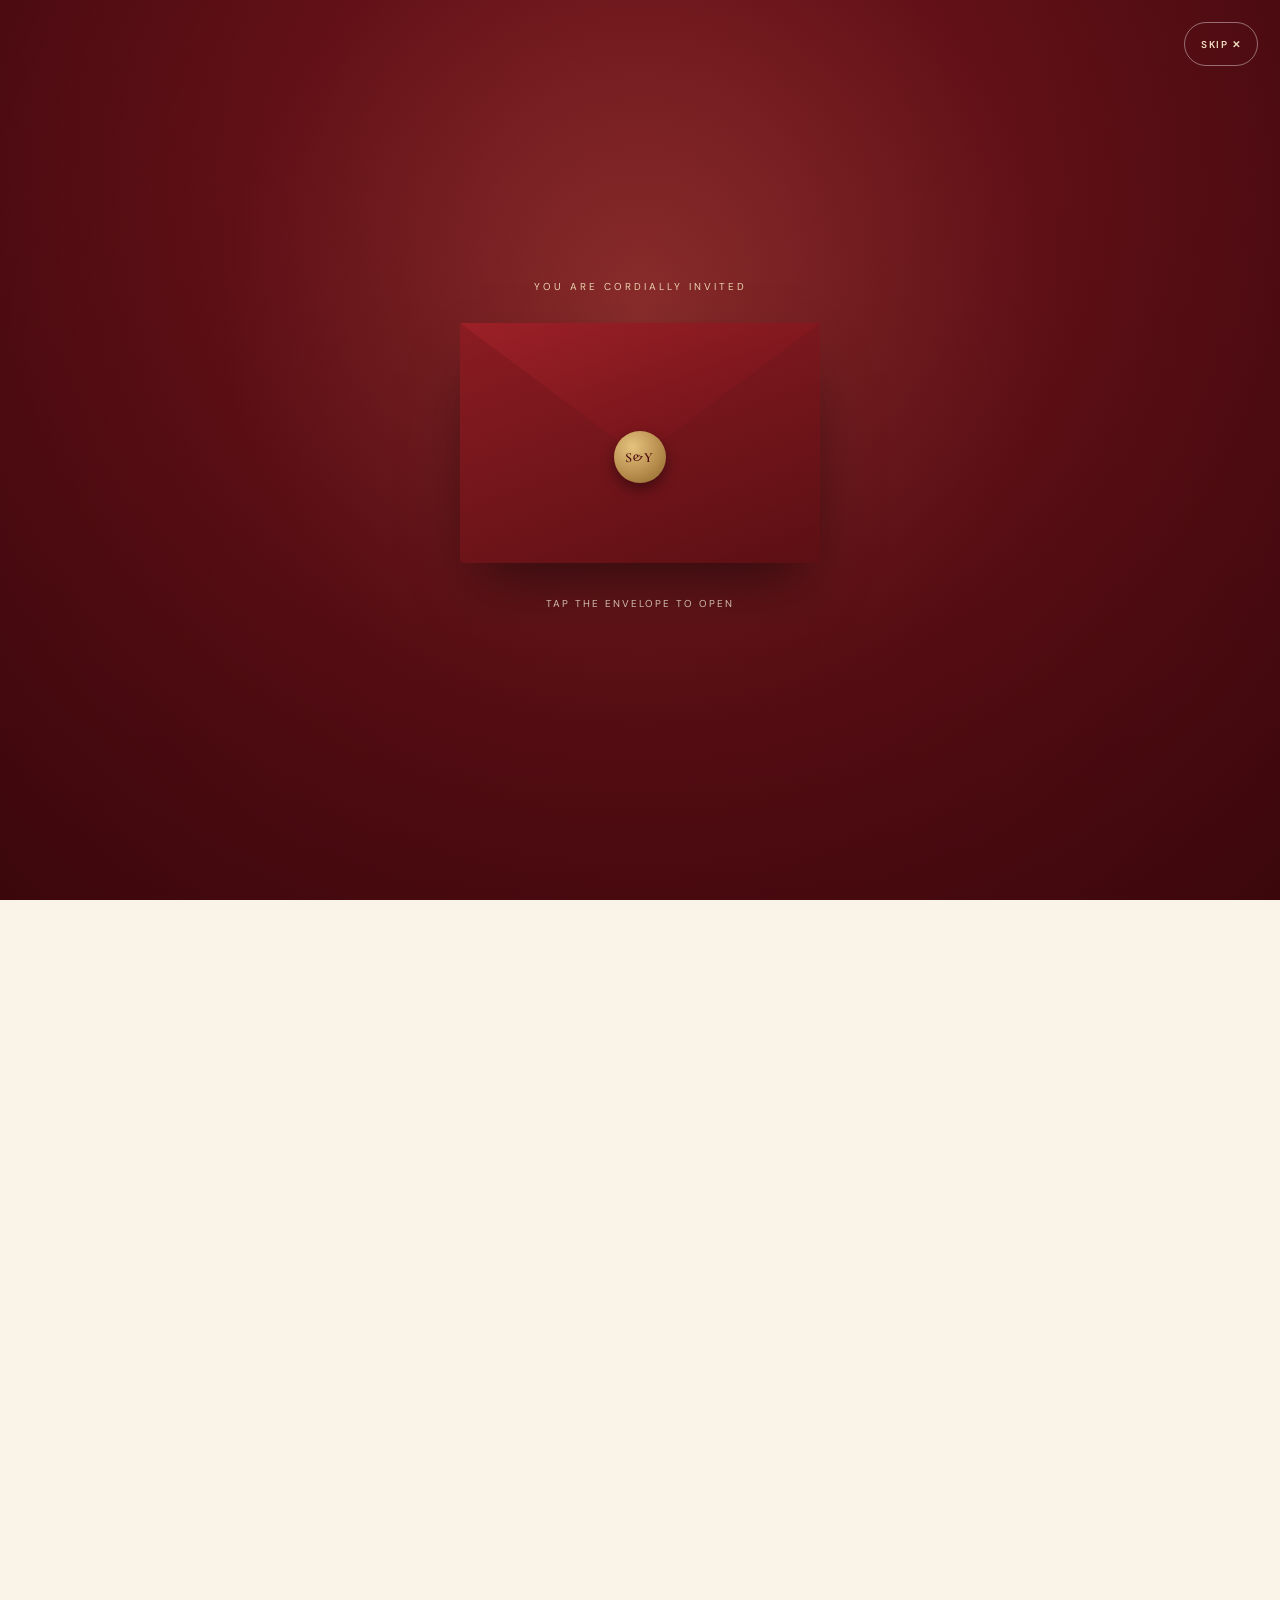
==== index.html @ 8ac9a65e "Reword directions copy to remove awkward Thane availability line. Keep the Platform 9¾ joke while po" ====
<!DOCTYPE html>
<html lang="en" class="gate-lock">
<head>
  <meta charset="UTF-8" />
  <meta name="viewport" content="width=device-width, initial-scale=1.0, viewport-fit=cover" />
  <meta name="theme-color" content="#6b1420" />
  <meta name="description" content="The wedding celebration of Sarwam & Yashna - 12 to 15 November 2026." />
  <title>Sarwam & Yashna - A Celebration of Love</title>
  <link rel="icon" href="assets/favicon.svg" type="image/svg+xml" />
  <link rel="apple-touch-icon" href="assets/favicon.svg" />
  <link rel="preload" href="styles.css" as="style">
  <link rel="stylesheet" href="styles.css">
  <link rel="preload" href="assets/hero-mandala-ring.svg" as="image" type="image/svg+xml">
  <link rel="preconnect" href="https://fonts.googleapis.com">
  <link rel="preconnect" href="https://fonts.gstatic.com" crossorigin>
  <link rel="preload" as="style" href="https://fonts.googleapis.com/css2?family=Cormorant+Garamond:ital,wght@0,400;0,500;0,600;1,400&family=DM+Sans:wght@400;500;600&family=Italiana&family=Tiro+Devanagari+Marathi&display=swap" onload="this.onload=null;this.rel='stylesheet'">
  <noscript><link rel="stylesheet" href="https://fonts.googleapis.com/css2?family=Cormorant+Garamond:ital,wght@0,400;0,500;0,600;1,400&family=DM+Sans:wght@400;500;600&family=Italiana&family=Tiro+Devanagari+Marathi&display=swap"></noscript>
  <style>
    html.gate-lock,body.gate-lock{overflow:hidden;height:100%;height:100dvh}
    .hero{min-height:100dvh;background:linear-gradient(180deg,#3a080e,#6b1420);color:#fff}
    .hero-frame{position:relative;width:min(800px,100vw);aspect-ratio:1;margin:0 auto}
    .hero-logo{position:absolute;top:50%;left:50%;transform:translate(-50%,-50%)}
    @media (max-width:800px){.hero-frame{width:100vw;max-width:none}}
  </style>
  <script>
    if ("scrollRestoration" in history) history.scrollRestoration = "manual";
    if (location.hash) history.replaceState(null, "", location.pathname + location.search);
    scrollTo(0, 0);
  </script>
</head>
<body class="gate-lock">
  <div class="gate" id="gate">
    <div class="gate-bg" aria-hidden="true"></div>
    <button class="gate-skip" id="gateSkip" type="button">Skip ✕</button>
    <div class="gate-inner">
      <p class="gate-eyebrow">You are cordially invited</p>
      <div class="envelope" id="envelope" role="button" tabindex="0" aria-expanded="false" aria-label="Open your wedding invitation">
        <div class="env-body"></div>
        <div class="env-flap"></div>
        <div class="env-seal">S<span>&amp;</span>Y</div>
      </div>
      <p class="gate-cue" id="gateCue">Tap the envelope to open</p>
    </div>
  </div>

  <div class="petal-layer" aria-hidden="true"></div>

  <main>
    <section class="hero" id="home">
      <div class="hero-parallax-bg" aria-hidden="true"></div>
      <div class="hero-frame">
        <div class="hero-mandala-wrap">
          <img class="hero-mandala-ring" src="assets/hero-mandala-ring.svg" alt="" aria-hidden="true" width="640" height="640" decoding="async" fetchpriority="high">
        </div>
        <div class="hero-logo" aria-hidden="true">S<span>&amp;</span>Y</div>
        <div class="hero-content-top">
          <p class="hero-ganesh">श्री गणेशाय नमः</p>
          <p class="eyebrow">WITH THE BLESSINGS OF OUR FAMILIES</p>
        </div>
        <div class="hero-content-bottom">
          <h1>Sarwam <em>&amp;</em> Yashna</h1>
          <p class="hero-subtitle">Two hearts, two traditions, one beautiful beginning.</p>
        </div>
      </div>
    </section>

    <section class="dates section section--saffron" id="dates">
      <div class="section-label">
        <img class="section-icon" src="assets/icons/calendar.svg" alt="" width="22" height="22" loading="lazy" decoding="async">
        <span>Save the Date</span>
      </div>
      <div class="section-heading dates-heading">
        <div>
          <p class="script">One date to remember.</p>
          <h2>Scratch to reveal.</h2>
        </div>
        <p class="heading-note">Scratch twice - lift or pause briefly between strokes.</p>
      </div>

      <div class="scratch-stage">
        <div class="scratch-card" id="scratchCard">
          <span class="scratch-corner scratch-corner--tl" aria-hidden="true"></span>
          <span class="scratch-corner scratch-corner--tr" aria-hidden="true"></span>
          <span class="scratch-corner scratch-corner--bl" aria-hidden="true"></span>
          <span class="scratch-corner scratch-corner--br" aria-hidden="true"></span>
          <div class="scratch-reveal">
            <p class="sr-eyebrow">Save the Date</p>
            <div class="sr-date-block">
              <p class="sr-date">15</p>
              <p class="sr-month">November</p>
              <p class="sr-year">2026</p>
            </div>
            <p class="sr-title">Wedding &amp; Reception</p>
          </div>
          <canvas class="scratch-canvas" aria-label="Scratch to reveal the wedding date"></canvas>
        </div>
        <p class="scratch-hint-line" id="scratchHint">Scratch twice - lift or pause briefly between strokes.</p>
        <div class="calendar-actions" id="calendarActions" hidden>
          <button type="button" class="calendar-btn" id="addToCalendar">Add to calendar</button>
        </div>
      </div>

      <div class="dates-countdown" id="datesCountdown">
        <p class="dates-countdown-label">Until we say <em>forever</em></p>
        <div class="dates-timer" id="timer">
          <div class="dates-timer-unit"><strong id="days">00</strong><span>Days</span></div>
          <div class="timer-sep" aria-hidden="true"></div>
          <div class="dates-timer-unit"><strong id="hours">00</strong><span>Hours</span></div>
          <div class="timer-sep" aria-hidden="true"></div>
          <div class="dates-timer-unit"><strong id="minutes">00</strong><span>Minutes</span></div>
          <div class="timer-sep" aria-hidden="true"></div>
          <div class="dates-timer-unit"><strong id="seconds">00</strong><span>Seconds</span></div>
        </div>
      </div>
    </section>

    <div class="toran" aria-hidden="true"><img src="assets/pattern-toran.svg" alt="" loading="lazy" decoding="async"></div>

    <section class="intro section section--ivory" id="story">
      <div class="section-label">
        <img class="section-icon" src="assets/icons/story.svg" alt="" width="22" height="22" loading="lazy" decoding="async">
        <span>01 · Our Story</span>
      </div>
      <div class="intro-grid reveal-on-scroll">
        <div>
          <p class="script">Different roots.<br>The same idea of home.</p>
          <h2>How we found each other.</h2>
        </div>
        <div class="story-copy">
          <p>We both grew up between Maharashtrian, Gujarati, and Malayali homes - and learned early that love lives in the everyday: a festival morning, a meal shared, laughter that fills the whole house.</p>
          <p>When we met, it felt like something we had always known. We cannot wait to celebrate with you.</p>
          <p class="blessing">With love,<br><b>Sarwam &amp; Yashna</b></p>
        </div>
      </div>
    </section>

    <section class="marquee" aria-label="Blessing">
      <div class="marquee-inner">
        <span class="marquee-text">सर्व मंगल मांगल्ये शिवे सर्वार्थ साधिके। शरण्ये त्र्यंबके गौरी नारायणी नमोऽस्तु ते॥ · </span>
        <span class="marquee-text" aria-hidden="true">सर्व मंगल मांगल्ये शिवे सर्वार्थ साधिके। शरण्ये त्र्यंबके गौरी नारायणी नमोऽस्तु ते॥ · </span>
      </div>
    </section>

    <section class="events section section--celebration" id="events">
      <div class="section-label">
        <img class="section-icon" src="assets/icons/events.svg" alt="" width="22" height="22" loading="lazy" decoding="async">
        <span>02 · The Celebrations</span>
      </div>
      <div class="section-heading">
        <div>
          <p class="script">Four days. A hundred memories.</p>
          <h2>Join us for every chapter.</h2>
        </div>
        <p class="heading-note">Pick a day below - times, venues, and directions for each celebration.</p>
      </div>

      <nav class="event-day-nav" aria-label="Choose a celebration day">
        <button type="button" class="event-day-btn" data-day="12" aria-pressed="false">12 Nov</button>
        <button type="button" class="event-day-btn" data-day="13" aria-pressed="false">13 Nov</button>
        <button type="button" class="event-day-btn" data-day="14" aria-pressed="false">14 Nov</button>
        <button type="button" class="event-day-btn is-active" data-day="15" aria-pressed="true">15 Nov</button>
      </nav>

      <div class="event-timeline">
        <div class="event-group" data-day="12">
          <div class="event-group-list event-group-list--duo">
            <article class="event-card">
              <div class="event-card-head">
                <span class="event-time">Morning</span>
                <span class="event-tag">Tradition</span>
              </div>
              <div class="event-card-body">
                <h3>Grahmak</h3>
                <p>A sacred beginning to the wedding celebrations, surrounded by family and blessings.</p>
                <div class="event-meta">
                  <p class="event-meta-venue"><strong>The Residency</strong> · Pune, Maharashtra</p>
                  <a class="event-directions" href="https://www.google.com/maps/dir/?api=1&amp;destination=The+Residency,+Pune,+Maharashtra" target="_blank" rel="noopener noreferrer">Directions →</a>
                </div>
              </div>
            </article>

            <article class="event-card">
              <div class="event-card-head">
                <span class="event-time">Evening</span>
                <span class="event-tag">Feast</span>
              </div>
              <div class="event-card-body">
                <h3>Dakshina Vidhi</h3>
                <p>An evening of togetherness, good food and the warmth of both our families.</p>
                <div class="event-meta">
                  <p class="event-meta-venue"><strong>Royal Orchid Banquet</strong> · Pune, Maharashtra</p>
                  <a class="event-directions" href="https://www.google.com/maps/dir/?api=1&amp;destination=Royal+Orchid+Banquet,+Pune,+Maharashtra" target="_blank" rel="noopener noreferrer">Directions →</a>
                </div>
              </div>
            </article>
          </div>
        </div>

        <div class="event-group" data-day="13">
          <div class="event-group-list">
            <article class="event-card">
              <div class="event-card-head">
                <span class="event-time">Throughout the day</span>
                <span class="event-tag">Colour</span>
              </div>
              <div class="event-card-body">
                <h3>Mehendi</h3>
                <p>Henna, colour, music and all the happy chaos that comes with a beautiful celebration.</p>
                <div class="event-meta">
                  <p class="event-meta-venue"><strong>Amanora The Fern</strong> · Pune, Maharashtra</p>
                  <a class="event-directions" href="https://www.google.com/maps/dir/?api=1&amp;destination=Amanora+The+Fern,+Pune,+Maharashtra" target="_blank" rel="noopener noreferrer">Directions →</a>
                </div>
              </div>
            </article>
          </div>
        </div>

        <div class="event-group" data-day="14">
          <div class="event-group-list event-group-list--duo">
            <article class="event-card">
              <div class="event-card-head">
                <span class="event-time">9:30 AM</span>
                <span class="event-tag">Sunshine</span>
              </div>
              <div class="event-card-body">
                <h3>Haldi</h3>
                <p>Morning turmeric blessings at the tent area, followed by lunch.</p>
                <div class="event-meta">
                  <p class="event-meta-venue"><strong>Samarambh Lawns</strong> · Tent Area · Thane</p>
                  <a class="event-directions" href="https://maps.app.goo.gl/A95F68MAezmrFNLD7" target="_blank" rel="noopener noreferrer">Directions →</a>
                </div>
              </div>
            </article>

            <article class="event-card">
              <div class="event-card-head">
                <span class="event-time">7:00 PM</span>
                <span class="event-tag">Music</span>
              </div>
              <div class="event-card-body">
                <h3>Sangeet</h3>
                <p>An evening of music and dance in the first-floor banquet hall.</p>
                <div class="event-meta">
                  <p class="event-meta-venue"><strong>Samarambh Lawns</strong> · Banquet Hall, First Floor · Thane</p>
                  <a class="event-directions" href="https://maps.app.goo.gl/A95F68MAezmrFNLD7" target="_blank" rel="noopener noreferrer">Directions →</a>
                </div>
              </div>
            </article>
          </div>
        </div>

        <div class="event-group is-active" data-day="15">
          <div class="event-group-list event-group-list--duo">
            <article class="event-card featured">
              <div class="event-card-head">
                <span class="event-time">7:30 AM · Muhurta 12:05 PM</span>
                <span class="event-tag">Forever</span>
              </div>
              <div class="event-card-body">
                <h3>The Wedding</h3>
                <p>Morning rituals from 7:30 AM, muhurta at 12:05 PM, followed by lunch.</p>
                <div class="event-meta">
                  <p class="event-meta-venue"><strong>Samarambh Lawns</strong> · Thane, Maharashtra</p>
                  <a class="event-directions" href="https://maps.app.goo.gl/A95F68MAezmrFNLD7" target="_blank" rel="noopener noreferrer">Directions →</a>
                </div>
              </div>
            </article>

            <article class="event-card">
              <div class="event-card-head">
                <span class="event-time">6:30 PM</span>
                <span class="event-tag">Celebrate</span>
              </div>
              <div class="event-card-body">
                <h3>Reception</h3>
                <p>An evening celebration with family and friends, followed by dinner.</p>
                <div class="event-meta">
                  <p class="event-meta-venue"><strong>Samarambh Lawns</strong> · Thane, Maharashtra</p>
                  <a class="event-directions" href="https://maps.app.goo.gl/A95F68MAezmrFNLD7" target="_blank" rel="noopener noreferrer">Directions →</a>
                </div>
              </div>
            </article>
          </div>
        </div>
      </div>

      <div class="location-flow reveal-on-scroll" id="directions">
        <div class="location-rule" aria-hidden="true"><span>By order of the Marauders</span></div>
        <div class="location-grid">
          <div class="location-map">
            <button type="button" class="location-map-btn" id="mapLightboxOpen" aria-label="Open the Marauder's Map directions">
              <img class="location-map-preview" src="assets/marauders-map-preview.png" alt="Marauder's Map preview - tap to open directions to Samarambh Lawns" width="163" height="308" loading="lazy" decoding="async">
            </button>
            <p class="location-map-hint">Tap to unfold the map</p>
            <p class="location-map-credit">Messrs. Moony, Wormtail, Padfoot &amp; Prongs approve this route.</p>
          </div>
          <div class="location-copy">
            <p class="script">I solemnly swear we're up to forever.</p>
            <p class="location-houses">He's <span class="house-ravenclaw">Ravenclaw</span> - he'll overthink every turn. She's <span class="house-slytherin">Slytherin</span> - she already knows the shortcut.</p>
            <p class="location-spell"><em>Locatum Revelio</em> - if you're lost, tap the map.</p>
            <h2>Samarambh Lawns</h2>
            <p class="location-address">Thane, Maharashtra</p>
            <p class="location-note">Platform 9¾ was booked - the map leads to Samarambh Lawns, Thane instead. Haldi, Sangeet, Wedding and Reception are all here. Routes from Mumbai, Borivali, Ahmedabad and Nashik on the map. No Portkeys. Floo Network offline. Owls politely declined at the gate.</p>
            <div class="location-actions">
              <a class="event-directions location-maps-link" href="https://maps.app.goo.gl/A95F68MAezmrFNLD7" target="_blank" rel="noopener noreferrer">Muggle navigation →</a>
              <div class="location-qr">
                <img src="assets/samarambh-qr.png" alt="QR code for Samarambh Lawns directions" width="120" height="120" loading="lazy" decoding="async">
                <p>Floo offline - scan instead</p>
              </div>
            </div>
          </div>
        </div>
      </div>
    </section>

    <div class="map-lightbox" id="mapLightbox" hidden role="dialog" aria-modal="true" aria-label="Directions map">
      <button type="button" class="map-lightbox-close" aria-label="Close map">✕</button>
      <img class="map-lightbox-full" src="assets/marauders-map.png" alt="Full directions map to Samarambh Lawns, Thane">
    </div>

    <div class="toran toran--flip" aria-hidden="true"><img src="assets/pattern-toran.svg" alt="" loading="lazy" decoding="async"></div>

    <section class="quote section section--quote">
      <div class="quote-mark">“</div>
      <blockquote class="reveal-on-scroll">Two families. Two cultures.<br><em>One forever.</em></blockquote>
      <p>- Sarwam &amp; Yashna</p>
    </section>

    <div class="toran toran--soft" aria-hidden="true"><img src="assets/pattern-toran.svg" alt="" loading="lazy" decoding="async"></div>

    <section class="gallery section section--rose" id="gallery">
      <div class="section-label">
        <img class="section-icon" src="assets/icons/gallery.svg" alt="" width="22" height="22" loading="lazy" decoding="async">
        <span>03 · Moments</span>
      </div>
      <div class="section-heading">
        <div>
          <p class="script">The photos are coming soon.</p>
          <h2>Our little gallery.</h2>
        </div>
        <p class="heading-note">A stack of memories - tap, click, or swipe to flip through. Share yours with <b>#SarwamAndYashna</b>.</p>
      </div>
      <div class="flipbook reveal-on-scroll" id="galleryFlipbook">
        <div class="flipbook-stage" aria-live="polite">
          <figure class="flipbook-card" data-caption="Mehendi moments">
            <img src="assets/placeholder-1.svg" alt="Mehendi celebration placeholder" loading="lazy" decoding="async">
          </figure>
          <figure class="flipbook-card" data-caption="Haldi &amp; joy">
            <img src="assets/placeholder-2.svg" alt="Haldi celebration placeholder" loading="lazy" decoding="async">
          </figure>
          <figure class="flipbook-card" data-caption="Our families">
            <img src="assets/placeholder-3.svg" alt="Family celebration placeholder" loading="lazy" decoding="async">
          </figure>
          <figure class="flipbook-card" data-caption="Forever begins">
            <img src="assets/placeholder-4.svg" alt="Wedding celebration placeholder" loading="lazy" decoding="async">
          </figure>
        </div>
        <div class="flipbook-ui">
          <button class="flipbook-btn flipbook-prev" type="button" aria-label="Previous photo">‹</button>
          <div class="flipbook-meta">
            <p class="flipbook-caption">Mehendi moments</p>
            <span class="flipbook-count"><span class="flipbook-current">1</span> / <span class="flipbook-total">4</span></span>
          </div>
          <button class="flipbook-btn flipbook-next" type="button" aria-label="Next photo">›</button>
        </div>
        <div class="flipbook-dots" aria-hidden="true"></div>
      </div>
    </section>

    <div class="toran" aria-hidden="true"><img src="assets/pattern-toran.svg" alt="" loading="lazy" decoding="async"></div>

    <section class="rsvp section section--maroon" id="rsvp">
      <div class="rsvp-card reveal-on-scroll">
        <span class="rsvp-corner rsvp-corner--tl" aria-hidden="true"></span>
        <span class="rsvp-corner rsvp-corner--tr" aria-hidden="true"></span>
        <span class="rsvp-corner rsvp-corner--bl" aria-hidden="true"></span>
        <span class="rsvp-corner rsvp-corner--br" aria-hidden="true"></span>
        <div class="section-label section-label--light">
          <img class="section-icon" src="assets/icons/rsvp.svg" alt="" width="22" height="22" loading="lazy" decoding="async">
          <span>04 · RSVP</span>
        </div>
        <p class="script">Your presence is our present.</p>
        <h2>Will you celebrate with us?</h2>
        <p class="rsvp-intro">Let us know you're coming. We can't wait to have you with us.</p>

        <form id="rsvpForm">
          <label class="rsvp-honeypot" aria-hidden="true">
            <input type="text" name="website" tabindex="-1" autocomplete="off">
          </label>
          <label>YOUR NAME<input required name="name" type="text" placeholder="Full name" autocomplete="name"></label>
          <label>EMAIL OR PHONE<input required name="contact" type="text" placeholder="How can we reach you?"></label>
          <label>WILL YOU JOIN US?
            <select required name="attendance">
              <option value="">Select one</option>
              <option>Joyfully, yes!</option>
              <option>Sorry, I can't make it</option>
            </select>
          </label>
          <label class="full">A NOTE FOR THE COUPLE<textarea name="message" rows="3" placeholder="A little love, a song request, or just say hello…"></textarea></label>
          <button type="submit" class="primary-button" id="rsvpSubmit">Send RSVP <span>→</span></button>
        </form>
        <p class="form-note" id="formNote"></p>
      </div>
    </section>
  </main>

  <footer>
    <div class="footer-monogram">S<span>&</span>Y</div>
    <p>Made with love for <b>Sarwam &amp; Yashna</b></p>
    <p class="footer-hashtag">#SarwamAndYashna</p>
    <p class="footer-date">12 - 15 · NOVEMBER · 2026</p>
  </footer>

  <audio id="siteMusic" class="site-music" loop preload="auto" playsinline webkit-playsinline src="assets/until-i-found-you.mp3"></audio>
  <button type="button" class="music-toggle" id="musicToggle" hidden aria-pressed="false" aria-label="Turn music off">
    <span class="music-toggle-icon music-toggle-icon--on" aria-hidden="true">
      <svg width="18" height="18" viewBox="0 0 24 24" fill="none" stroke="currentColor" stroke-width="1.8" stroke-linecap="round" stroke-linejoin="round"><path d="M9 18V5l12-2v13"/><circle cx="6" cy="18" r="3"/><circle cx="18" cy="16" r="3"/></svg>
    </span>
    <span class="music-toggle-icon music-toggle-icon--off" aria-hidden="true" hidden>
      <svg width="18" height="18" viewBox="0 0 24 24" fill="none" stroke="currentColor" stroke-width="1.8" stroke-linecap="round" stroke-linejoin="round"><path d="M9 18V5l12-2v13"/><circle cx="6" cy="18" r="3"/><circle cx="18" cy="16" r="3"/><line x1="2" y1="2" x2="22" y2="22"/></svg>
    </span>
    <span class="music-toggle-label">Music</span>
  </button>

  <script src="rsvp-config.js"></script>
  <script src="script.js" defer></script>
</body>
</html>
---- styles.css ----
:root{
  --maroon:#6b1420;--deep:#4a0a10;--cream:#faf4e8;--paper:#fffaf1;--ink:#2d201c;
  --gold:#c9923a;--gold-light:#e8c878;--muted:#7a665c;--line:rgba(74,10,16,.14);
  --saffron:#e8913a;--saffron-soft:#fdf0e0;--turmeric:#d4a017;--turmeric-soft:#f9efd4;
  --terracotta:#b85a4a;--blush:#fdf0e8;--rose:#c45c6a;--rose-soft:#fceef0;
  --serif:"Cormorant Garamond",Georgia,serif;--display:"Italiana",Georgia,serif;--sans:"DM Sans",Arial,sans-serif;
  --devanagari:"Tiro Devanagari Marathi",Georgia,serif;
}
*{box-sizing:border-box}html{scroll-behavior:smooth;-webkit-text-size-adjust:100%;text-size-adjust:100%}
body{margin:0;background:var(--cream);color:var(--ink);font-family:var(--sans);overflow-x:hidden;position:relative;z-index:1;-webkit-tap-highlight-color:transparent}
button,input,select,textarea,a{touch-action:manipulation}
body:before{content:"";position:fixed;inset:0;pointer-events:none;opacity:.18;background-image:radial-gradient(rgba(107,20,32,.09) .6px,transparent .6px);background-size:8px 8px;z-index:0}
main{position:relative;z-index:1}
a{color:inherit;text-decoration:none}
.hero{min-height:100dvh;background:linear-gradient(180deg,rgba(40,4,8,.15),rgba(40,4,8,.55)),radial-gradient(ellipse at 50% 30%,#a83240 0%,#6b1420 45%,#3a080e 100%);color:#fff;display:flex;flex-direction:column;align-items:center;justify-content:center;text-align:center;position:relative;padding:80px 20px 80px;overflow:hidden;content-visibility:visible}
.hero:before{content:"";position:absolute;inset:0;background:radial-gradient(circle at 15% 18%,rgba(232,145,58,.18),transparent 28%),radial-gradient(circle at 85% 78%,rgba(212,160,23,.12),transparent 30%);pointer-events:none}
.hero-parallax-bg{position:absolute;inset:-25%;pointer-events:none;z-index:0;background:radial-gradient(ellipse at 45% 35%,rgba(232,145,58,.28),transparent 52%),radial-gradient(ellipse at 72% 68%,rgba(212,160,23,.18),transparent 48%)}
.hero-frame{position:relative;display:flex;align-items:center;justify-content:center;width:min(800px,100vw);aspect-ratio:1;margin:0 auto;z-index:2;--hero-logo-size:72px;--hero-logo-gap:18px;--hero-top-lift:48px;--hero-bottom-lift:36px}
.hero-mandala-wrap{position:absolute;inset:-12%}
.hero-mandala-ring{position:absolute;inset:0;width:100%;height:100%;object-fit:contain;pointer-events:none;transform-origin:50% 50%;will-change:transform;animation:mandalaSpin 140s linear infinite}
@keyframes mandalaSpin{to{transform:rotate(360deg)}}
.hero-logo{position:absolute;top:50%;left:50%;z-index:3;width:var(--hero-logo-size);height:var(--hero-logo-size);margin:0;border-radius:50%;background:radial-gradient(circle at 35% 30%,#f0d080,#c9923a 55%,#9a6f28);display:flex;align-items:center;justify-content:center;font:600 20px var(--serif);color:#4a0a10;letter-spacing:1px;box-shadow:0 12px 28px rgba(0,0,0,.35),inset 0 0 0 2px rgba(255,240,210,.35);transform:translate(-50%,-50%)}
.hero-logo span{font-family:var(--display);font-size:.8em}
.hero-content-top,.hero-content-bottom{position:absolute;left:50%;transform:translateX(-50%);width:68%;max-width:420px;text-align:center;z-index:2}
.hero-content-top{bottom:calc(50% + (var(--hero-logo-size) * 0.5) + var(--hero-logo-gap) + var(--hero-top-lift))}
.hero-content-bottom{top:calc(50% + (var(--hero-logo-size) * 0.5) + var(--hero-logo-gap) + var(--hero-bottom-lift));display:flex;flex-direction:column;align-items:center}
.hero-ganesh{font:italic clamp(24px,3.8vw,32px) var(--devanagari);letter-spacing:1px;margin:0 0 14px;color:#f5e0a8;line-height:1.35}
.hero-content-top .eyebrow{font-size:clamp(10px,1.6vw,12px);letter-spacing:3px;margin:0;color:#f0d9a8;line-height:1.5;max-width:320px;margin-inline:auto}
.hero h1{font:500 clamp(42px,9vw,72px)/1 var(--display);margin:0;letter-spacing:-1px;text-shadow:0 4px 24px rgba(0,0,0,.2);white-space:nowrap}
.hero h1 em{font-family:var(--serif);font-size:.55em;color:var(--gold-light);font-style:italic;vertical-align:middle}
.hero-subtitle{font:500 clamp(16px,3.2vw,20px)/1.45 var(--serif);margin:20px 0 0;color:#faf0dc;max-width:320px;text-align:center}
.section{position:relative;padding:115px 7vw;max-width:none;width:100%;margin:0;overflow:hidden}
.section-parallax-bg{display:none}
.section::before,.section::after{content:"";position:absolute;width:min(560px,85vw);aspect-ratio:1;top:50%;transform:translateY(-50%);opacity:.09;pointer-events:none;z-index:0;background:url("assets/pattern-mandala.svg") center/contain no-repeat}
.section::before{right:-6%}
.section::after{left:-6%}
.section--turmeric::before,.section--turmeric::after,.section--maroon::before,.section--maroon::after{opacity:.12;filter:brightness(2)}
.reveal-on-scroll{opacity:0;transition:opacity .75s ease}
.reveal-on-scroll.is-visible{opacity:1}
.section-label{position:relative;z-index:1;display:inline-flex;align-items:center;gap:12px;font-size:10px;letter-spacing:2.8px;color:var(--maroon);font-weight:600;margin-bottom:55px;text-transform:uppercase}
.section-label--light{color:var(--gold-light)}
.section-icon{width:36px;height:36px;padding:7px;border-radius:50%;background:rgba(201,146,58,.12);border:1px solid rgba(201,146,58,.25);color:var(--maroon)}
.section-label--light .section-icon{background:rgba(255,255,255,.1);border-color:rgba(232,200,120,.35);color:var(--gold-light)}
.toran{line-height:0;background:linear-gradient(180deg,var(--cream),#f5ebe0);padding:6px 0}
.toran img{width:100%;height:52px;object-fit:cover;opacity:.9}
.toran--soft{background:linear-gradient(180deg,#fdf6f4,var(--cream));padding:4px 0}
.toran--soft img{height:40px;opacity:.55}
.toran--flip img{transform:scaleX(-1)}
.petal-layer{position:fixed;inset:0;pointer-events:none;z-index:40;overflow:hidden}
.petal{position:absolute;top:-20px;width:10px;height:14px;border-radius:50% 50% 50% 0;background:var(--petal-color,#e8913a);opacity:var(--petal-opacity,.48);animation:petalFall var(--fall-dur,16s) linear var(--fall-delay,0s) infinite;transform:rotate(var(--petal-rot,20deg)) scale(var(--petal-scale,1));will-change:transform}
@keyframes petalFall{0%{transform:translateY(-5vh) rotate(var(--petal-rot,20deg)) scale(var(--petal-scale,1)) translateX(0)}100%{transform:translateY(105vh) rotate(calc(var(--petal-rot,20deg) + 180deg)) scale(var(--petal-scale,1)) translateX(var(--petal-drift,30px))}}
.section--saffron{background:linear-gradient(180deg,var(--saffron-soft) 0%,var(--cream) 100%)}
.section--saffron .script{color:#b85a20}
.section--saffron .section-icon{background:rgba(232,145,58,.15);border-color:rgba(232,145,58,.3);color:#c45c26}
.section--ivory{background:linear-gradient(135deg,var(--blush) 0%,var(--cream) 55%,#fdf6ee 100%)}
.section--ivory .script{color:var(--terracotta)}
.section--ivory .section-icon{background:rgba(184,90,74,.1);border-color:rgba(184,90,74,.22);color:var(--terracotta)}
.section--celebration{background:linear-gradient(180deg,#fdf8f2 0%,#f8efe4 100%)}
.section--celebration .section-icon{background:rgba(107,20,32,.08);border-color:rgba(107,20,32,.18)}
.section--quote{background:linear-gradient(180deg,var(--cream) 0%,var(--blush) 48%,#fdf6ee 100%)}
.section--quote::before,.section--quote::after{opacity:.08}
.section--quote .quote-mark{color:rgba(107,20,32,.14)}
.section--quote blockquote{color:var(--maroon)}
.section--quote blockquote em{font-family:var(--serif);color:var(--gold);font-style:italic}
.section--quote>p:last-child{color:var(--maroon);opacity:.72;font-family:var(--sans)}
.section--turmeric{background:linear-gradient(135deg,#f5e6b8 0%,var(--turmeric-soft) 50%,#f9efd4 100%)}
.section--turmeric .quote-mark,.section--turmeric blockquote em{color:#a06810}
.section--rose{background:linear-gradient(180deg,var(--rose-soft) 0%,#fdf6f4 100%)}
.section--rose .script{color:var(--rose)}
.section--rose .section-icon{background:rgba(196,92,106,.12);border-color:rgba(196,92,106,.25);color:var(--rose)}
.section--maroon{background:linear-gradient(160deg,#4a0a10 0%,#6b1420 40%,#5c1018 100%);color:#f5e8d8}
.section--maroon .rsvp-card{background:rgba(255,250,241,.97);color:var(--ink);border:1px solid rgba(201,146,58,.34);outline:1px solid rgba(201,146,58,.14);outline-offset:5px;box-shadow:0 28px 64px -32px rgba(0,0,0,.45)}
.section--maroon .rsvp-card::before{content:"";position:absolute;inset:11px;border:1px solid rgba(201,146,58,.16);border-radius:12px;pointer-events:none}
.rsvp-corner{position:absolute;width:20px;height:20px;pointer-events:none;opacity:.8}
.rsvp-corner--tl{top:18px;left:18px;border-top:1.5px solid rgba(201,146,58,.72);border-left:1.5px solid rgba(201,146,58,.72)}
.rsvp-corner--tr{top:18px;right:18px;border-top:1.5px solid rgba(201,146,58,.72);border-right:1.5px solid rgba(201,146,58,.72)}
.rsvp-corner--bl{bottom:18px;left:18px;border-bottom:1.5px solid rgba(201,146,58,.72);border-left:1.5px solid rgba(201,146,58,.72)}
.rsvp-corner--br{bottom:18px;right:18px;border-bottom:1.5px solid rgba(201,146,58,.72);border-right:1.5px solid rgba(201,146,58,.72)}
.section--maroon .rsvp-card .section-label--light,.section--maroon .rsvp-card .section-label--light span{color:var(--maroon)}
.section--maroon .rsvp-card .section-label--light .section-icon{background:rgba(107,20,32,.08);border-color:rgba(107,20,32,.18);color:var(--maroon)}
.section--maroon .rsvp-card .script{color:var(--maroon)}
.section--maroon .rsvp-card h2{color:var(--maroon)}
.section--maroon .rsvp-intro{color:#5d4c47}
.section--maroon .rsvp label{color:var(--maroon);font-size:10px}
.section--maroon .rsvp input,.section--maroon .rsvp select,.section--maroon .rsvp textarea{color:var(--ink);border-bottom-color:rgba(74,10,16,.22)}
.section--maroon .rsvp input::placeholder,.section--maroon .rsvp textarea::placeholder{color:rgba(45,32,28,.45)}
.section--maroon .rsvp select option{background:#fffaf1;color:var(--ink)}
.rsvp-honeypot{position:absolute;width:1px;height:1px;padding:0;margin:-1px;overflow:hidden;clip:rect(0,0,0,0);white-space:nowrap;border:0}
.rsvp .primary-button:disabled{opacity:.65;cursor:not-allowed;transform:none}
.section--maroon .form-note{color:var(--maroon)}
.intro .section-label{max-width:1300px;margin-left:auto;margin-right:auto}
.intro-grid{display:grid;grid-template-columns:1.15fr .85fr;gap:10vw;align-items:start;position:relative;z-index:1;max-width:1300px;margin-left:auto;margin-right:auto}
.script{font:600 clamp(27px,3vw,44px)/1 var(--serif);font-style:italic;color:var(--maroon);margin:0 0 12px}.intro h2,.section-heading h2,.location-copy h2{font:500 clamp(45px,6vw,78px)/.9 var(--display);margin:0;letter-spacing:-1px}.story-copy{font:400 17px/1.8 var(--serif);color:#5d4c47}.story-copy p{margin:0 0 22px}.blessing{padding-top:14px;color:var(--maroon)!important;font-style:italic}
.marquee{overflow:hidden;white-space:nowrap;background:linear-gradient(90deg,var(--maroon),#8a2030,var(--maroon));color:#f5e6c8;padding:20px 0;font:500 clamp(15px,2.8vw,18px) var(--devanagari);letter-spacing:1px}
.marquee-inner{display:flex;width:max-content;animation:marquee 22s linear infinite}
.marquee-text{flex:none;padding-right:100vw}
@keyframes marquee{to{transform:translateX(-50%)}}
.events{max-width:none;width:100%}.events .section-label,.events .section-heading,.events .event-day-nav,.events .event-timeline,.events .location-flow{max-width:980px;margin-left:auto;margin-right:auto}.events .section-heading{margin-bottom:28px}.section-heading{display:flex;justify-content:space-between;align-items:end;gap:40px;margin-bottom:60px;position:relative;z-index:1}.heading-note{max-width:300px;color:var(--muted);font:15px/1.6 var(--serif)}
.event-day-nav{display:flex;gap:10px;flex-wrap:nowrap;overflow-x:auto;margin-bottom:24px;padding-bottom:4px;-webkit-overflow-scrolling:touch;scrollbar-width:none;position:relative;z-index:1}
.event-day-nav::-webkit-scrollbar{display:none}
.event-day-btn{flex:none;font:600 11px var(--sans);letter-spacing:1.5px;text-transform:uppercase;padding:11px 20px;min-height:44px;border-radius:999px;border:1px solid rgba(201,146,58,.35);background:var(--paper);color:var(--maroon);cursor:pointer;font-family:var(--sans);transition:background .2s,color .2s,border-color .2s,transform .2s;-webkit-tap-highlight-color:transparent}
.event-day-btn:hover{border-color:rgba(201,146,58,.65);transform:translateY(-1px)}
.event-day-btn.is-active{background:var(--maroon);color:#fff;border-color:var(--maroon)}
.event-timeline{position:relative;z-index:1;min-height:0}
.event-group{display:none}
.event-group.is-active{display:block;animation:eventDayIn .3s ease}
@keyframes eventDayIn{from{opacity:0;transform:translateY(8px)}to{opacity:1;transform:none}}
.event-group-list{display:grid;gap:14px}
@media(min-width:769px){.event-group-list--duo{grid-template-columns:repeat(2,minmax(0,1fr))}}
.event-card{background:var(--paper);border:1px solid rgba(201,146,58,.2);border-radius:14px;padding:20px 22px;transition:transform .25s ease,box-shadow .25s ease,border-color .25s ease;box-shadow:0 8px 24px -16px rgba(107,20,32,.2);opacity:1!important}
.event-card:hover{transform:translateY(-2px);box-shadow:0 18px 36px -24px rgba(107,20,32,.45);border-color:rgba(201,146,58,.4)}
.event-card.featured{background:linear-gradient(135deg,#6b1420,#8a2030);border-color:rgba(232,200,120,.3);color:#fff;box-shadow:0 20px 40px -22px rgba(74,10,16,.55)}
.event-card.featured:hover{box-shadow:0 24px 48px -20px rgba(79,13,19,.75)}
.event-card-head{display:flex;align-items:center;justify-content:space-between;gap:12px;margin-bottom:12px}
.event-time{font:600 10px var(--sans);letter-spacing:2px;text-transform:uppercase;color:var(--gold)}
.event-tag{font:600 9px var(--sans);letter-spacing:2px;text-transform:uppercase;color:var(--maroon);background:rgba(125,24,32,.08);padding:6px 10px;border-radius:20px}
.event-card.featured .event-tag{color:#e0bc78;background:rgba(255,255,255,.12)}
.event-card-body h3{font:600 26px/1.05 var(--serif);margin:0 0 8px;color:var(--deep)}
.event-card-body p{font:14px/1.6 var(--serif);color:#705f58;margin:0 0 14px}
.event-card.featured .event-card-body h3{color:#fff}
.event-card.featured .event-card-body p{color:#f1ddd0}
.event-meta{display:flex;align-items:center;justify-content:space-between;gap:12px;flex-wrap:wrap;padding-top:12px;border-top:1px solid rgba(201,146,58,.22)}
.event-meta-venue{font:14px/1.45 var(--serif);color:var(--muted);margin:0}
.event-meta-venue strong{color:var(--deep);font-weight:600}
.event-directions{display:inline-flex;align-items:center;gap:6px;font:600 10px var(--sans);letter-spacing:1.5px;text-transform:uppercase;color:var(--maroon);border-bottom:1px solid rgba(125,24,32,.28);padding-bottom:2px;transition:color .2s,border-color .2s;white-space:nowrap}
.event-directions:hover{color:var(--gold);border-color:var(--gold)}
.event-card.featured .event-meta{border-color:rgba(255,255,255,.16)}
.event-card.featured .event-meta-venue{color:#e8d4c4}
.event-card.featured .event-meta-venue strong{color:#fff}
.event-card.featured .event-directions{color:#e0bc78;border-color:rgba(224,188,120,.45)}
.event-card.featured .event-directions:hover{color:#fff;border-color:#fff}
@media(min-width:769px){.event-day-nav{justify-content:center;flex-wrap:wrap;overflow:visible}}
@media(min-width:801px) and (max-width:1100px){
 .location-grid{grid-template-columns:1fr;justify-items:center;text-align:center}
 .location-map{margin:0 auto}
 .location-copy{display:flex;flex-direction:column;align-items:center}
 .location-houses,.location-note,.location-actions{max-width:480px}
 .location-actions{justify-content:center}
 .location-qr{margin-left:0}
}
.quote{max-width:none;text-align:center;padding-top:150px;padding-bottom:150px;position:relative;z-index:1}.quote-mark{font:100px/0.5 var(--serif);color:var(--gold)}blockquote{font:500 clamp(45px,7vw,85px)/.88 var(--display);margin:25px 0;color:var(--deep)}blockquote em{font-family:var(--serif);color:var(--maroon)}.quote>p:last-child{font-size:10px;letter-spacing:3px;text-transform:uppercase;color:var(--muted)}
.gallery{max-width:none;width:100%;position:relative;z-index:1}.gallery .section-label,.gallery .section-heading,.gallery .flipbook{max-width:720px;margin-left:auto;margin-right:auto}.flipbook{display:flex;flex-direction:column;align-items:center;gap:28px;outline:none}
.flipbook:focus-visible .flipbook-stage{box-shadow:0 0 0 3px rgba(125,24,32,.2)}
.flipbook-stage{position:relative;width:min(400px,86vw);aspect-ratio:3/4;margin:0 auto 8px;perspective:1400px;touch-action:manipulation;cursor:pointer}
.flipbook-card{position:absolute;inset:0;margin:0;border-radius:12px;overflow:hidden;background:#decfbb;box-shadow:0 22px 48px -18px rgba(107,20,32,.38);transform-origin:left center;transition:transform .5s cubic-bezier(.4,0,.2,1),opacity .5s ease;will-change:transform,opacity;border:2px solid rgba(232,200,120,.35)}
.flipbook-card img{width:100%;height:100%;display:block;object-fit:cover;pointer-events:none}
.flipbook-card::after{content:"";position:absolute;inset:0;box-shadow:inset 0 0 0 1px rgba(255,255,255,.22);border-radius:12px;pointer-events:none}
.flipbook-card.stack-0{z-index:5;transform:translate(0,0) rotate(0deg) scale(1);opacity:1}
.flipbook-card.stack-1{z-index:4;transform:translate(14px,16px) rotate(4deg) scale(.97);opacity:.92}
.flipbook-card.stack-2{z-index:3;transform:translate(26px,30px) rotate(-3deg) scale(.94);opacity:.84}
.flipbook-card.stack-3{z-index:2;transform:translate(38px,42px) rotate(2.5deg) scale(.91);opacity:.76}
.flipbook-card.stack-hidden{z-index:1;transform:translate(50px,54px) rotate(0deg) scale(.88);opacity:0;pointer-events:none}
.flipbook-card.is-flipping-out{animation:flipbookOut .65s cubic-bezier(.45,.05,.2,1) forwards;z-index:10;pointer-events:none}
.flipbook-card.is-flipping-in{animation:flipbookIn .65s cubic-bezier(.45,.05,.2,1) forwards;z-index:10;pointer-events:none}
@keyframes flipbookOut{0%{transform:translate(0,0) rotateY(0) scale(1);opacity:1}100%{transform:translate(-115%,-4%) rotateY(-82deg) scale(.96);opacity:0}}
@keyframes flipbookIn{0%{transform:translate(-115%,-4%) rotateY(82deg) scale(.96);opacity:0}100%{transform:translate(0,0) rotateY(0) scale(1);opacity:1}}
.flipbook-ui{display:flex;align-items:center;justify-content:center;gap:22px;width:100%;max-width:400px}
.flipbook-btn{flex:none;width:44px;height:44px;border-radius:50%;border:1px solid var(--line);background:var(--paper);color:var(--maroon);font:500 28px/1 var(--serif);cursor:pointer;transition:transform .2s,background .2s,border-color .2s}
.flipbook-btn:hover:not(:disabled){background:var(--maroon);color:#fff;border-color:var(--maroon);transform:scale(1.05)}
.flipbook-btn:disabled{opacity:.35;cursor:not-allowed}
.flipbook-meta{flex:1;text-align:center;min-width:0}
.flipbook-caption{font:italic clamp(20px,3vw,26px) var(--serif);color:var(--deep);margin:0 0 6px}
.flipbook-count{font:600 10px var(--sans);letter-spacing:2px;color:var(--muted);text-transform:uppercase}
.flipbook-dots{display:flex;gap:8px;justify-content:center}
.flipbook-dot{width:7px;height:7px;border-radius:50%;background:rgba(125,24,32,.2);border:0;padding:0;cursor:pointer;transition:transform .2s,background .2s}
.flipbook-dot.is-active{background:var(--maroon);transform:scale(1.25)}
@media(prefers-reduced-motion:reduce){.flipbook-card{transition-duration:.15s!important}.flipbook-card.is-flipping-out,.flipbook-card.is-flipping-in{animation-duration:.2s!important}}
.location-flow{position:relative;z-index:1;margin-top:52px;padding-top:44px}
.location-rule{display:flex;align-items:center;gap:18px;margin:0 0 36px;font:600 10px var(--sans);letter-spacing:2.6px;text-transform:uppercase;color:var(--muted)}
.location-rule::before,.location-rule::after{content:"";flex:1;height:1px;background:linear-gradient(90deg,transparent,rgba(201,146,58,.35),transparent)}
.location-rule span{flex:none;color:var(--maroon);padding:0 4px}
.location-grid{display:grid;grid-template-columns:auto minmax(0,1fr);gap:clamp(28px,4vw,48px);align-items:center}
.location-map{text-align:center;width:min(200px,42vw);max-width:200px;margin:0}
.location-map-btn{display:block;width:100%;padding:10px;border:1px solid rgba(201,146,58,.22);border-radius:14px;background:var(--paper);cursor:pointer;overflow:hidden;transition:transform .25s ease,box-shadow .25s ease,border-color .25s ease;box-shadow:0 8px 24px -16px rgba(107,20,32,.2)}
.location-map-btn:hover{transform:translateY(-2px);border-color:rgba(201,146,58,.4);box-shadow:0 18px 36px -24px rgba(107,20,32,.35)}
.location-map-preview{width:100%;max-width:200px;height:auto;display:block;margin:0 auto;vertical-align:middle}
.location-map-hint{margin:10px 0 0;font:600 9px var(--sans);letter-spacing:1.8px;text-transform:uppercase;color:var(--muted)}
.location-map-credit{margin:8px 0 0;font:italic 12px/1.45 var(--serif);color:#8a7568;max-width:200px;margin-inline:auto}
.location-copy{padding:4px 0}
.location-houses{font:italic 16px/1.55 var(--serif);color:#6c5b54;margin:0 0 10px;max-width:420px}
.location-spell{font:600 13px var(--serif);color:var(--gold);margin:0 0 14px;letter-spacing:.3px}
.location-spell em{font-style:italic;color:#9a6f28}
.house-ravenclaw{color:#2a3f7a;font-style:normal;font-weight:600}
.house-slytherin{color:#1f5c3f;font-style:normal;font-weight:600}
.location-copy h2{font-size:clamp(38px,5vw,56px);margin:10px 0 8px}
.location-address{font:600 17px/1.4 var(--serif);color:var(--deep);margin:0 0 12px}
.location-note{font:15px/1.65 var(--serif);color:#705f58;margin:0 0 22px;max-width:400px}
.location-actions{display:flex;align-items:center;gap:24px;flex-wrap:wrap;padding-top:18px;border-top:1px solid rgba(201,146,58,.22)}
.location-maps-link{margin:0;font-size:10px}
.location-qr{display:flex;align-items:center;gap:12px;margin-left:auto}
.location-qr img{width:72px;height:72px;border-radius:8px;border:1px solid rgba(201,146,58,.22);background:var(--paper);padding:5px}
.location-qr p{margin:0;font:600 9px var(--sans);letter-spacing:1.5px;text-transform:uppercase;color:var(--muted);max-width:72px;line-height:1.4}
.map-lightbox{position:fixed;inset:0;z-index:200;display:flex;align-items:center;justify-content:center;padding:max(16px,env(safe-area-inset-top,0px)) max(16px,env(safe-area-inset-right,0px)) max(16px,env(safe-area-inset-bottom,0px)) max(16px,env(safe-area-inset-left,0px));background:rgba(26,8,10,.92);backdrop-filter:blur(6px)}
.map-lightbox[hidden]{display:none}
.map-lightbox-full{max-width:100%;max-height:100%;width:auto;height:auto;object-fit:contain;border-radius:6px;box-shadow:0 24px 64px rgba(0,0,0,.5)}
.map-lightbox-close{position:absolute;top:max(16px,env(safe-area-inset-top,0px));right:max(16px,env(safe-area-inset-right,0px));width:44px;height:44px;min-width:44px;min-height:44px;border:1px solid rgba(255,255,255,.35);border-radius:50%;background:rgba(255,255,255,.12);color:#fff;font-size:18px;cursor:pointer;transition:background .2s;-webkit-tap-highlight-color:transparent}
.map-lightbox-close:hover{background:rgba(255,255,255,.22)}
body.map-lightbox-open{overflow:hidden;position:fixed;width:100%;left:0;right:0;overscroll-behavior:none}
html.map-lightbox-open{overflow:hidden;overscroll-behavior:none}
.outline-button,.primary-button{display:inline-flex;align-items:center;gap:18px;border:1px solid var(--maroon);background:transparent;color:var(--maroon);padding:14px 22px;border-radius:2px;text-transform:uppercase;letter-spacing:1.8px;font-size:10px;margin-top:12px;cursor:pointer;transition:background .2s,color .2s,border-color .2s}
.outline-button:hover{background:var(--maroon);color:#fff;border-color:var(--maroon)}
.rsvp{max-width:none}.rsvp-card{position:relative;z-index:1;max-width:900px;margin:auto;text-align:center;background:rgba(255,255,255,.06);border:1px solid rgba(232,200,120,.22);border-radius:20px;padding:55px 45px;backdrop-filter:blur(4px)}.section--maroon .rsvp-card .section-label{text-align:left}.rsvp-card h2{font:500 clamp(48px,6vw,76px) var(--display);margin:8px 0}.rsvp-intro{font:16px/1.6 var(--serif);color:var(--muted);margin-bottom:50px}.rsvp form{display:grid;grid-template-columns:1fr 1fr;gap:22px;text-align:left}.rsvp label{font-size:9px;letter-spacing:1.8px;color:var(--maroon);font-weight:600}.rsvp input,.rsvp select,.rsvp textarea{display:block;width:100%;margin-top:9px;border:0;border-bottom:1px solid #bdaea1;background:transparent;padding:13px 2px;font:16px var(--serif);color:var(--ink);outline:none}.rsvp textarea{resize:vertical}.rsvp .full{grid-column:1/-1}.primary-button{justify-self:center;grid-column:1/-1;background:linear-gradient(135deg,var(--gold),#a06810);color:#fff;padding:16px 30px;margin-top:12px;border-color:transparent}
footer{background:linear-gradient(180deg,#3a080e,#2a0508);color:#e8d4bc;text-align:center;padding:65px 20px;position:relative;z-index:1}.form-note{min-height:22px;color:var(--maroon);font:italic 16px var(--serif)}
.site-music{display:none}
.music-toggle{position:fixed;z-index:1001;right:max(16px,env(safe-area-inset-right,0px));bottom:max(16px,env(safe-area-inset-bottom,0px));display:inline-flex;align-items:center;gap:8px;padding:10px 14px;min-height:44px;border:1px solid rgba(201,146,58,.38);border-radius:999px;background:rgba(255,250,241,.94);color:var(--maroon);font:600 9px var(--sans);letter-spacing:1.6px;text-transform:uppercase;cursor:pointer;box-shadow:0 10px 28px -14px rgba(74,10,16,.45);backdrop-filter:blur(6px);-webkit-tap-highlight-color:transparent;touch-action:manipulation;transition:background .2s,border-color .2s,transform .2s}
.music-toggle:hover{border-color:rgba(201,146,58,.65);transform:translateY(-1px)}
.music-toggle.is-muted{color:var(--muted);border-color:rgba(122,102,92,.28);background:rgba(255,250,241,.88)}
.music-toggle.is-paused{border-color:var(--maroon);animation:musicPulse 2s ease-in-out infinite}
@keyframes musicPulse{0%,100%{box-shadow:0 10px 28px -14px rgba(74,10,16,.45)}50%{box-shadow:0 10px 28px -10px rgba(107,20,32,.55)}}
.music-toggle-icon{display:flex;align-items:center;justify-content:center}
.music-toggle[hidden]{display:none!important}
.footer-monogram{font:600 44px var(--serif);letter-spacing:3px;color:#fff}.footer-monogram span{color:var(--gold-light)}.footer p{font:14px var(--serif)}.footer-hashtag{font:600 11px var(--sans)!important;letter-spacing:2px;color:var(--gold-light)!important;margin:10px 0 6px}.footer-date{font-size:9px!important;letter-spacing:3px;color:var(--gold)!important}
@media(max-width:800px){
 .hero{min-height:100dvh;padding:max(24px,env(safe-area-inset-top,0px)) 0 max(36px,env(safe-area-inset-bottom,0px))}
 .hero-frame{width:100vw;max-width:none;--hero-logo-size:clamp(64px,17vw,76px);--hero-logo-gap:clamp(10px,3vw,16px);--hero-top-lift:clamp(36px,8vw,52px);--hero-bottom-lift:clamp(24px,6vw,40px)}
 .hero-mandala-wrap{inset:-14%}
 .hero h1{font-size:clamp(44px,11.5vw,58px);white-space:normal;line-height:.95}
 .hero-logo{font-size:clamp(18px,4.8vw,22px)}.hero-ganesh{font-size:clamp(22px,5.5vw,28px);margin-bottom:clamp(10px,2.5vw,14px)}
 .hero-content-top,.hero-content-bottom{width:92%;max-width:none}
 .hero-content-top .eyebrow{font-size:clamp(10px,2.8vw,12px);letter-spacing:2.5px;max-width:none}
 .hero-subtitle{font-size:clamp(16px,4.2vw,20px);max-width:92%;margin-top:clamp(14px,3vw,20px)}
 .section{padding:85px 22px}.intro-grid,.location-grid{grid-template-columns:1fr;gap:28px}.location-map{width:min(180px,52vw);margin:0 auto}.location-map-credit{max-width:min(280px,88vw)}.location-flow{margin-top:40px;padding-top:32px}.location-copy{padding:0}.location-copy h2{font-size:42px}.location-actions{flex-direction:column;align-items:flex-start;gap:16px}.location-qr{margin-left:0}.location-qr img{width:80px;height:80px}.section-label{margin-bottom:35px}.section::before,.section::after{width:min(380px,90vw);opacity:.05}.section::before{right:-20%}.section-heading{display:block;margin-bottom:40px}.heading-note{margin-top:20px}.event-day-nav{justify-content:flex-start;margin-bottom:20px}.event-card-body h3{font-size:22px}.event-meta{flex-direction:column;align-items:flex-start}.event-card-head{align-items:flex-start;flex-direction:column;gap:8px}.event-time{white-space:normal;font-size:9px;letter-spacing:1.4px}.rsvp form{grid-template-columns:1fr}.rsvp .full{grid-column:auto}.primary-button{grid-column:auto}
 .gate-inner{width:100%;max-width:420px;padding:max(16px,env(safe-area-inset-top,0px)) 14px 16px}
 .gate-skip{top:max(14px,env(safe-area-inset-top,0px));right:max(14px,env(safe-area-inset-right,0px))}
 .gate-eyebrow{margin-bottom:22px;letter-spacing:2px}
 .gate-cue{margin-top:24px}
 .envelope{width:min(320px,86vw)}
 .env-seal{width:48px;height:48px;font-size:13px}
}
@media(max-width:480px){.rsvp-card{padding:40px 22px}.rsvp-corner--tl,.rsvp-corner--bl{left:14px}.rsvp-corner--tr,.rsvp-corner--br{right:14px}.rsvp-corner--tl,.rsvp-corner--tr{top:14px}.rsvp-corner--bl,.rsvp-corner--br{bottom:14px}.event-day-btn{padding:10px 16px}.event-card{padding:16px 18px}.event-card-body h3{font-size:20px}.flipbook-stage{width:min(340px,88vw)}.flipbook-btn{width:40px;height:40px;font-size:24px}.quote{padding-top:110px;padding-bottom:110px}.gate-eyebrow{font-size:9px;margin-bottom:18px}.gate-cue{margin-top:18px;font-size:9px;letter-spacing:1.5px}.envelope{width:min(280px,88vw)}.env-seal{width:44px;height:44px;font-size:12px}}
@media(max-height:700px) and (max-width:800px){.gate-inner{padding-top:10px;padding-bottom:10px}.gate-eyebrow{margin-bottom:12px}.gate-cue{margin-top:14px}.envelope{width:min(250px,84vw)}.hero{padding-top:max(16px,env(safe-area-inset-top,0px));padding-bottom:max(20px,env(safe-area-inset-bottom,0px))}.hero-frame{width:100vw;--hero-logo-size:58px;--hero-logo-gap:9px;--hero-top-lift:34px;--hero-bottom-lift:22px}.hero-mandala-wrap{inset:-12%}.hero h1{font-size:clamp(40px,10.5vw,48px)}.hero-ganesh{font-size:20px;margin-bottom:8px}.hero-subtitle{font-size:15px;margin-top:12px}}

/* ===== Envelope opening gate ===== */
html.gate-lock,body.gate-lock{overflow:hidden;height:100%;height:100dvh;overscroll-behavior:none}
.gate{position:fixed;inset:0;z-index:999;display:flex;align-items:center;justify-content:center;
  min-height:100dvh;
  padding:env(safe-area-inset-top,0px) env(safe-area-inset-right,0px) env(safe-area-inset-bottom,0px) env(safe-area-inset-left,0px);
  transition:opacity .9s ease 1.6s,visibility .9s ease 1.6s}
.gate.closed{opacity:0;visibility:hidden;pointer-events:none}
.gate-bg{position:absolute;inset:0;z-index:0;
  background:linear-gradient(180deg,rgba(55,5,9,.1),rgba(55,5,9,.5)),radial-gradient(circle at 50% 35%,#a23836,#681219 48%,#40090e);
  transition:opacity 1.2s ease .85s}
.gate.opening .gate-bg{opacity:0}
.gate-inner{position:relative;z-index:1;width:100%;max-width:420px;margin:0 auto;text-align:center;color:#f7e8cf;padding:20px;
  transition:opacity .55s ease .2s,transform .8s cubic-bezier(.22,1,.36,1) .35s}
.gate.opening .gate-inner{opacity:0;transform:translateY(-12px)}
.gate-eyebrow{font-size:10px;letter-spacing:3px;text-transform:uppercase;color:#e9d4b0;margin:0 0 30px;
  transition:opacity .35s ease}
.gate.opening .gate-eyebrow{opacity:0}
.gate-skip{position:absolute;top:max(22px,env(safe-area-inset-top,0px));right:max(22px,env(safe-area-inset-right,0px));z-index:2;background:none;border:1px solid rgba(255,255,255,.4);color:#f0e0c4;
  font:600 10px var(--sans);letter-spacing:1.5px;text-transform:uppercase;padding:12px 16px;min-height:44px;min-width:44px;border-radius:30px;cursor:pointer;
  transition:opacity .3s ease,border-color .2s,color .2s}
.gate.opening .gate-skip{opacity:0;pointer-events:none}
.gate-skip:hover{border-color:#e4c37f;color:#e4c37f}

.envelope{position:relative;width:360px;max-width:82vw;aspect-ratio:3/2;margin:0 auto;cursor:pointer;
  perspective:1200px;-webkit-perspective:1200px;transform-style:preserve-3d;outline:none;
  -webkit-tap-highlight-color:transparent;touch-action:manipulation;
  transition:transform .35s ease,opacity 1s ease .7s,filter 1s ease .7s}
.envelope:hover{transform:translateY(-3px)}
.gate.opening .envelope{transform:translateY(-28px) scale(1.03);opacity:0;filter:blur(1px);pointer-events:none}
.envelope:focus-visible .env-body{box-shadow:0 30px 60px -20px rgba(0,0,0,.6),0 0 0 3px #e4c37f}

.env-body{position:absolute;inset:0;border-radius:4px;background:linear-gradient(160deg,#8a1c22,#5c0f14);
  box-shadow:0 30px 60px -20px rgba(0,0,0,.6);z-index:1}
.env-flap{position:absolute;top:0;left:0;right:0;height:56%;z-index:3;
  transform-origin:top center;backface-visibility:hidden;transform-style:preserve-3d;
  clip-path:polygon(0 0,100% 0,50% 100%);background:linear-gradient(160deg,#9c2027,#6a1117);
  transition:transform .9s cubic-bezier(.22,1,.36,1)}
.gate.opening .env-flap{transform:rotateX(-168deg)}

.env-seal{position:absolute;top:56%;left:50%;transform:translate(-50%,-50%);z-index:4;
  width:52px;height:52px;border-radius:50%;
  background:radial-gradient(circle at 35% 30%,#e4c37f,#b58a4a 60%,#8a672f);
  display:flex;align-items:center;justify-content:center;
  font:600 14px var(--serif);color:#4f0d13;letter-spacing:1px;box-shadow:0 6px 14px rgba(0,0,0,.4);
  transition:opacity .55s ease .18s,transform .65s cubic-bezier(.22,1,.36,1) .18s}
.env-seal span{font-family:var(--display);font-size:.8em}
.gate.opening .env-seal{opacity:0;transform:translate(-50%,-72%) scale(.88)}

.gate-cue{margin-top:34px;font-size:10px;letter-spacing:2px;text-transform:uppercase;color:#e8dcc9;opacity:.85;
  animation:gateCuePulse 2.8s ease-in-out infinite;transition:opacity .35s ease}
@keyframes gateCuePulse{0%,100%{opacity:.45}50%{opacity:.95}}
.gate.opening .gate-cue{opacity:0;animation:none}

@media (prefers-reduced-motion: reduce){
  .gate,.gate-bg,.gate-inner,.envelope,.env-flap,.env-seal,.gate-cue,.gate-eyebrow,.gate-skip{transition-duration:.15s !important;animation:none !important}
  .gate.opening .envelope{transform:none;filter:none}
  .hero-mandala-ring,.petal,.marquee-inner{animation:none!important}
  .hero-mandala-ring{will-change:auto}
}

/* ===== Save the date - scratch card ===== */
.dates{max-width:none;width:100%;text-align:center;position:relative;z-index:1}
.dates .section-label,.dates .section-heading,.dates .scratch-stage,.dates .dates-countdown{max-width:760px;margin-left:auto;margin-right:auto}
.dates-heading{text-align:left;align-items:start;position:relative;z-index:1}
.scratch-stage{display:flex;flex-direction:column;align-items:center;margin-bottom:48px;position:relative;z-index:1}
.scratch-card{position:relative;width:min(320px,86vw);aspect-ratio:3/4;border-radius:24px;overflow:hidden;
  background:linear-gradient(165deg,#fffdf8,#f7efe3);border:1.5px solid rgba(201,146,58,.34);
  outline:1px solid rgba(201,146,58,.12);outline-offset:3px;
  box-shadow:0 22px 48px -26px rgba(107,20,32,.24),inset 0 1px 0 rgba(255,255,255,.75);
  transition:box-shadow 1.1s ease,transform 1.1s cubic-bezier(.22,1,.36,1);touch-action:none;-webkit-user-select:none;user-select:none}
.scratch-card::before{content:"";position:absolute;inset:10px;border:1px solid rgba(201,146,58,.22);border-radius:16px;pointer-events:none;z-index:3}
.scratch-corner{position:absolute;width:34px;height:34px;pointer-events:none;z-index:3;opacity:.32;background:url("assets/pattern-mandala.svg") center/contain no-repeat}
.scratch-corner--tl{top:8px;left:8px}
.scratch-corner--tr{top:8px;right:8px;transform:scaleX(-1)}
.scratch-corner--bl{bottom:8px;left:8px;transform:scaleY(-1)}
.scratch-corner--br{bottom:8px;right:8px;transform:scale(-1)}
.scratch-card.is-revealed{box-shadow:0 28px 56px -20px rgba(107,20,32,.32);transform:scale(1.012)}
.scratch-reveal{position:absolute;inset:0;display:flex;flex-direction:column;align-items:center;justify-content:center;
  padding:40px 28px;text-align:center;background:linear-gradient(165deg,#fffdf8 0%,#faf4e8 55%,#f3e8d4 100%)}
.sr-eyebrow{font:600 9px var(--sans);letter-spacing:3.5px;text-transform:uppercase;color:var(--gold);margin:0 0 20px}
.sr-date-block{display:flex;flex-direction:column;align-items:center;margin:0}
.sr-date{font:500 clamp(80px,17vw,108px)/.85 var(--display);letter-spacing:-2px;color:var(--maroon);margin:0}
.sr-month{font:600 clamp(20px,3.8vw,28px) var(--serif);letter-spacing:.5px;color:var(--deep);margin:8px 0 0}
.sr-year{font:600 10px var(--sans);letter-spacing:4px;text-transform:uppercase;color:var(--muted);margin:6px 0 0}
.sr-title{font:italic clamp(17px,3.2vw,22px)/1.45 var(--serif);color:var(--muted);margin:24px 0 0;padding-top:20px;border-top:1px solid rgba(201,146,58,.25);width:min(220px,80%)}
.scratch-canvas{position:absolute;inset:0;width:100%;height:100%;display:block;z-index:2;
  cursor:grab;touch-action:none;-webkit-touch-callout:none;-webkit-user-select:none;user-select:none;opacity:1;transition:opacity 1.1s ease}
.scratch-canvas:active{cursor:grabbing}
.scratch-canvas.revealed{opacity:0;pointer-events:none}
.scratch-card.scratch-card--one-stroke{box-shadow:0 24px 52px -24px rgba(107,20,32,.28)}
.scratch-hint-line{margin:22px 0 0;font:italic 15px var(--serif);color:var(--muted);transition:opacity .5s ease,visibility .5s ease}
.scratch-hint-line.scratch-hint-line--once-more{color:var(--maroon)}
.scratch-hint-line.scratch-hint-line--hidden{opacity:0;visibility:hidden}
.calendar-actions{margin-top:20px;opacity:0;visibility:hidden;transform:translateY(10px);transition:opacity .65s ease,transform .65s ease,visibility .65s}
.calendar-actions.is-visible{opacity:1;visibility:visible;transform:translateY(0)}
.calendar-btn{display:inline-flex;align-items:center;justify-content:center;border:1px solid rgba(201,146,58,.38);background:var(--paper);color:var(--maroon);
  font:600 10px var(--sans);letter-spacing:2px;text-transform:uppercase;padding:12px 22px;border-radius:999px;cursor:pointer;
  transition:background .2s,border-color .2s,color .2s}
.calendar-btn:hover{background:var(--maroon);border-color:var(--maroon);color:#fff}
.dates-countdown{margin-top:8px;padding-top:42px;border-top:1px solid var(--line);position:relative;z-index:1}
.dates-countdown-label{font:italic clamp(24px,4vw,34px) var(--serif);color:var(--maroon);margin:0 0 28px}
.dates-countdown-label em{font-style:italic;color:var(--gold)}
.dates-timer{display:flex;justify-content:center;align-items:center;gap:clamp(10px,3vw,22px);flex-wrap:wrap}
.dates-timer-unit{min-width:72px;text-align:center}
.dates-timer-unit strong{display:block;font:500 clamp(42px,8vw,58px)/1 var(--serif);color:var(--maroon);font-variant-numeric:tabular-nums;-webkit-font-smoothing:antialiased}
.dates-timer-unit span{display:block;margin-top:8px;font:600 9px var(--sans);letter-spacing:2px;text-transform:uppercase;color:var(--gold)}
.timer-sep{flex:none;width:1px;height:42px;background:linear-gradient(180deg,transparent,var(--line),transparent)}
@media(max-width:480px){.dates-timer-unit{min-width:58px}.timer-sep{height:32px}}
@media (prefers-reduced-motion: reduce){
  .scratch-card,.scratch-canvas{transition-duration:.15s!important}
  .scratch-card.is-revealed{transform:none}
}
---- styles.css ----
:root{
  --maroon:#6b1420;--deep:#4a0a10;--cream:#faf4e8;--paper:#fffaf1;--ink:#2d201c;
  --gold:#c9923a;--gold-light:#e8c878;--muted:#7a665c;--line:rgba(74,10,16,.14);
  --saffron:#e8913a;--saffron-soft:#fdf0e0;--turmeric:#d4a017;--turmeric-soft:#f9efd4;
  --terracotta:#b85a4a;--blush:#fdf0e8;--rose:#c45c6a;--rose-soft:#fceef0;
  --serif:"Cormorant Garamond",Georgia,serif;--display:"Italiana",Georgia,serif;--sans:"DM Sans",Arial,sans-serif;
  --devanagari:"Tiro Devanagari Marathi",Georgia,serif;
}
*{box-sizing:border-box}html{scroll-behavior:smooth;-webkit-text-size-adjust:100%;text-size-adjust:100%}
body{margin:0;background:var(--cream);color:var(--ink);font-family:var(--sans);overflow-x:hidden;position:relative;z-index:1;-webkit-tap-highlight-color:transparent}
button,input,select,textarea,a{touch-action:manipulation}
body:before{content:"";position:fixed;inset:0;pointer-events:none;opacity:.18;background-image:radial-gradient(rgba(107,20,32,.09) .6px,transparent .6px);background-size:8px 8px;z-index:0}
main{position:relative;z-index:1}
a{color:inherit;text-decoration:none}
.hero{min-height:100dvh;background:linear-gradient(180deg,rgba(40,4,8,.15),rgba(40,4,8,.55)),radial-gradient(ellipse at 50% 30%,#a83240 0%,#6b1420 45%,#3a080e 100%);color:#fff;display:flex;flex-direction:column;align-items:center;justify-content:center;text-align:center;position:relative;padding:80px 20px 80px;overflow:hidden;content-visibility:visible}
.hero:before{content:"";position:absolute;inset:0;background:radial-gradient(circle at 15% 18%,rgba(232,145,58,.18),transparent 28%),radial-gradient(circle at 85% 78%,rgba(212,160,23,.12),transparent 30%);pointer-events:none}
.hero-parallax-bg{position:absolute;inset:-25%;pointer-events:none;z-index:0;background:radial-gradient(ellipse at 45% 35%,rgba(232,145,58,.28),transparent 52%),radial-gradient(ellipse at 72% 68%,rgba(212,160,23,.18),transparent 48%)}
.hero-frame{position:relative;display:flex;align-items:center;justify-content:center;width:min(800px,100vw);aspect-ratio:1;margin:0 auto;z-index:2;--hero-logo-size:72px;--hero-logo-gap:18px;--hero-top-lift:48px;--hero-bottom-lift:36px}
.hero-mandala-wrap{position:absolute;inset:-12%}
.hero-mandala-ring{position:absolute;inset:0;width:100%;height:100%;object-fit:contain;pointer-events:none;transform-origin:50% 50%;will-change:transform;animation:mandalaSpin 140s linear infinite}
@keyframes mandalaSpin{to{transform:rotate(360deg)}}
.hero-logo{position:absolute;top:50%;left:50%;z-index:3;width:var(--hero-logo-size);height:var(--hero-logo-size);margin:0;border-radius:50%;background:radial-gradient(circle at 35% 30%,#f0d080,#c9923a 55%,#9a6f28);display:flex;align-items:center;justify-content:center;font:600 20px var(--serif);color:#4a0a10;letter-spacing:1px;box-shadow:0 12px 28px rgba(0,0,0,.35),inset 0 0 0 2px rgba(255,240,210,.35);transform:translate(-50%,-50%)}
.hero-logo span{font-family:var(--display);font-size:.8em}
.hero-content-top,.hero-content-bottom{position:absolute;left:50%;transform:translateX(-50%);width:68%;max-width:420px;text-align:center;z-index:2}
.hero-content-top{bottom:calc(50% + (var(--hero-logo-size) * 0.5) + var(--hero-logo-gap) + var(--hero-top-lift))}
.hero-content-bottom{top:calc(50% + (var(--hero-logo-size) * 0.5) + var(--hero-logo-gap) + var(--hero-bottom-lift));display:flex;flex-direction:column;align-items:center}
.hero-ganesh{font:italic clamp(24px,3.8vw,32px) var(--devanagari);letter-spacing:1px;margin:0 0 14px;color:#f5e0a8;line-height:1.35}
.hero-content-top .eyebrow{font-size:clamp(10px,1.6vw,12px);letter-spacing:3px;margin:0;color:#f0d9a8;line-height:1.5;max-width:320px;margin-inline:auto}
.hero h1{font:500 clamp(42px,9vw,72px)/1 var(--display);margin:0;letter-spacing:-1px;text-shadow:0 4px 24px rgba(0,0,0,.2);white-space:nowrap}
.hero h1 em{font-family:var(--serif);font-size:.55em;color:var(--gold-light);font-style:italic;vertical-align:middle}
.hero-subtitle{font:500 clamp(16px,3.2vw,20px)/1.45 var(--serif);margin:20px 0 0;color:#faf0dc;max-width:320px;text-align:center}
.section{position:relative;padding:115px 7vw;max-width:none;width:100%;margin:0;overflow:hidden}
.section-parallax-bg{display:none}
.section::before,.section::after{content:"";position:absolute;width:min(560px,85vw);aspect-ratio:1;top:50%;transform:translateY(-50%);opacity:.09;pointer-events:none;z-index:0;background:url("assets/pattern-mandala.svg") center/contain no-repeat}
.section::before{right:-6%}
.section::after{left:-6%}
.section--turmeric::before,.section--turmeric::after,.section--maroon::before,.section--maroon::after{opacity:.12;filter:brightness(2)}
.reveal-on-scroll{opacity:0;transition:opacity .75s ease}
.reveal-on-scroll.is-visible{opacity:1}
.section-label{position:relative;z-index:1;display:inline-flex;align-items:center;gap:12px;font-size:10px;letter-spacing:2.8px;color:var(--maroon);font-weight:600;margin-bottom:55px;text-transform:uppercase}
.section-label--light{color:var(--gold-light)}
.section-icon{width:36px;height:36px;padding:7px;border-radius:50%;background:rgba(201,146,58,.12);border:1px solid rgba(201,146,58,.25);color:var(--maroon)}
.section-label--light .section-icon{background:rgba(255,255,255,.1);border-color:rgba(232,200,120,.35);color:var(--gold-light)}
.toran{line-height:0;background:linear-gradient(180deg,var(--cream),#f5ebe0);padding:6px 0}
.toran img{width:100%;height:52px;object-fit:cover;opacity:.9}
.toran--soft{background:linear-gradient(180deg,#fdf6f4,var(--cream));padding:4px 0}
.toran--soft img{height:40px;opacity:.55}
.toran--flip img{transform:scaleX(-1)}
.petal-layer{position:fixed;inset:0;pointer-events:none;z-index:40;overflow:hidden}
.petal{position:absolute;top:-20px;width:10px;height:14px;border-radius:50% 50% 50% 0;background:var(--petal-color,#e8913a);opacity:var(--petal-opacity,.48);animation:petalFall var(--fall-dur,16s) linear var(--fall-delay,0s) infinite;transform:rotate(var(--petal-rot,20deg)) scale(var(--petal-scale,1));will-change:transform}
@keyframes petalFall{0%{transform:translateY(-5vh) rotate(var(--petal-rot,20deg)) scale(var(--petal-scale,1)) translateX(0)}100%{transform:translateY(105vh) rotate(calc(var(--petal-rot,20deg) + 180deg)) scale(var(--petal-scale,1)) translateX(var(--petal-drift,30px))}}
.section--saffron{background:linear-gradient(180deg,var(--saffron-soft) 0%,var(--cream) 100%)}
.section--saffron .script{color:#b85a20}
.section--saffron .section-icon{background:rgba(232,145,58,.15);border-color:rgba(232,145,58,.3);color:#c45c26}
.section--ivory{background:linear-gradient(135deg,var(--blush) 0%,var(--cream) 55%,#fdf6ee 100%)}
.section--ivory .script{color:var(--terracotta)}
.section--ivory .section-icon{background:rgba(184,90,74,.1);border-color:rgba(184,90,74,.22);color:var(--terracotta)}
.section--celebration{background:linear-gradient(180deg,#fdf8f2 0%,#f8efe4 100%)}
.section--celebration .section-icon{background:rgba(107,20,32,.08);border-color:rgba(107,20,32,.18)}
.section--quote{background:linear-gradient(180deg,var(--cream) 0%,var(--blush) 48%,#fdf6ee 100%)}
.section--quote::before,.section--quote::after{opacity:.08}
.section--quote .quote-mark{color:rgba(107,20,32,.14)}
.section--quote blockquote{color:var(--maroon)}
.section--quote blockquote em{font-family:var(--serif);color:var(--gold);font-style:italic}
.section--quote>p:last-child{color:var(--maroon);opacity:.72;font-family:var(--sans)}
.section--turmeric{background:linear-gradient(135deg,#f5e6b8 0%,var(--turmeric-soft) 50%,#f9efd4 100%)}
.section--turmeric .quote-mark,.section--turmeric blockquote em{color:#a06810}
.section--rose{background:linear-gradient(180deg,var(--rose-soft) 0%,#fdf6f4 100%)}
.section--rose .script{color:var(--rose)}
.section--rose .section-icon{background:rgba(196,92,106,.12);border-color:rgba(196,92,106,.25);color:var(--rose)}
.section--maroon{background:linear-gradient(160deg,#4a0a10 0%,#6b1420 40%,#5c1018 100%);color:#f5e8d8}
.section--maroon .rsvp-card{background:rgba(255,250,241,.97);color:var(--ink);border:1px solid rgba(201,146,58,.34);outline:1px solid rgba(201,146,58,.14);outline-offset:5px;box-shadow:0 28px 64px -32px rgba(0,0,0,.45)}
.section--maroon .rsvp-card::before{content:"";position:absolute;inset:11px;border:1px solid rgba(201,146,58,.16);border-radius:12px;pointer-events:none}
.rsvp-corner{position:absolute;width:20px;height:20px;pointer-events:none;opacity:.8}
.rsvp-corner--tl{top:18px;left:18px;border-top:1.5px solid rgba(201,146,58,.72);border-left:1.5px solid rgba(201,146,58,.72)}
.rsvp-corner--tr{top:18px;right:18px;border-top:1.5px solid rgba(201,146,58,.72);border-right:1.5px solid rgba(201,146,58,.72)}
.rsvp-corner--bl{bottom:18px;left:18px;border-bottom:1.5px solid rgba(201,146,58,.72);border-left:1.5px solid rgba(201,146,58,.72)}
.rsvp-corner--br{bottom:18px;right:18px;border-bottom:1.5px solid rgba(201,146,58,.72);border-right:1.5px solid rgba(201,146,58,.72)}
.section--maroon .rsvp-card .section-label--light,.section--maroon .rsvp-card .section-label--light span{color:var(--maroon)}
.section--maroon .rsvp-card .section-label--light .section-icon{background:rgba(107,20,32,.08);border-color:rgba(107,20,32,.18);color:var(--maroon)}
.section--maroon .rsvp-card .script{color:var(--maroon)}
.section--maroon .rsvp-card h2{color:var(--maroon)}
.section--maroon .rsvp-intro{color:#5d4c47}
.section--maroon .rsvp label{color:var(--maroon);font-size:10px}
.section--maroon .rsvp input,.section--maroon .rsvp select,.section--maroon .rsvp textarea{color:var(--ink);border-bottom-color:rgba(74,10,16,.22)}
.section--maroon .rsvp input::placeholder,.section--maroon .rsvp textarea::placeholder{color:rgba(45,32,28,.45)}
.section--maroon .rsvp select option{background:#fffaf1;color:var(--ink)}
.rsvp-honeypot{position:absolute;width:1px;height:1px;padding:0;margin:-1px;overflow:hidden;clip:rect(0,0,0,0);white-space:nowrap;border:0}
.rsvp .primary-button:disabled{opacity:.65;cursor:not-allowed;transform:none}
.section--maroon .form-note{color:var(--maroon)}
.intro .section-label{max-width:1300px;margin-left:auto;margin-right:auto}
.intro-grid{display:grid;grid-template-columns:1.15fr .85fr;gap:10vw;align-items:start;position:relative;z-index:1;max-width:1300px;margin-left:auto;margin-right:auto}
.script{font:600 clamp(27px,3vw,44px)/1 var(--serif);font-style:italic;color:var(--maroon);margin:0 0 12px}.intro h2,.section-heading h2,.location-copy h2{font:500 clamp(45px,6vw,78px)/.9 var(--display);margin:0;letter-spacing:-1px}.story-copy{font:400 17px/1.8 var(--serif);color:#5d4c47}.story-copy p{margin:0 0 22px}.blessing{padding-top:14px;color:var(--maroon)!important;font-style:italic}
.marquee{overflow:hidden;white-space:nowrap;background:linear-gradient(90deg,var(--maroon),#8a2030,var(--maroon));color:#f5e6c8;padding:20px 0;font:500 clamp(15px,2.8vw,18px) var(--devanagari);letter-spacing:1px}
.marquee-inner{display:flex;width:max-content;animation:marquee 22s linear infinite}
.marquee-text{flex:none;padding-right:100vw}
@keyframes marquee{to{transform:translateX(-50%)}}
.events{max-width:none;width:100%}.events .section-label,.events .section-heading,.events .event-day-nav,.events .event-timeline,.events .location-flow{max-width:980px;margin-left:auto;margin-right:auto}.events .section-heading{margin-bottom:28px}.section-heading{display:flex;justify-content:space-between;align-items:end;gap:40px;margin-bottom:60px;position:relative;z-index:1}.heading-note{max-width:300px;color:var(--muted);font:15px/1.6 var(--serif)}
.event-day-nav{display:flex;gap:10px;flex-wrap:nowrap;overflow-x:auto;margin-bottom:24px;padding-bottom:4px;-webkit-overflow-scrolling:touch;scrollbar-width:none;position:relative;z-index:1}
.event-day-nav::-webkit-scrollbar{display:none}
.event-day-btn{flex:none;font:600 11px var(--sans);letter-spacing:1.5px;text-transform:uppercase;padding:11px 20px;min-height:44px;border-radius:999px;border:1px solid rgba(201,146,58,.35);background:var(--paper);color:var(--maroon);cursor:pointer;font-family:var(--sans);transition:background .2s,color .2s,border-color .2s,transform .2s;-webkit-tap-highlight-color:transparent}
.event-day-btn:hover{border-color:rgba(201,146,58,.65);transform:translateY(-1px)}
.event-day-btn.is-active{background:var(--maroon);color:#fff;border-color:var(--maroon)}
.event-timeline{position:relative;z-index:1;min-height:0}
.event-group{display:none}
.event-group.is-active{display:block;animation:eventDayIn .3s ease}
@keyframes eventDayIn{from{opacity:0;transform:translateY(8px)}to{opacity:1;transform:none}}
.event-group-list{display:grid;gap:14px}
@media(min-width:769px){.event-group-list--duo{grid-template-columns:repeat(2,minmax(0,1fr))}}
.event-card{background:var(--paper);border:1px solid rgba(201,146,58,.2);border-radius:14px;padding:20px 22px;transition:transform .25s ease,box-shadow .25s ease,border-color .25s ease;box-shadow:0 8px 24px -16px rgba(107,20,32,.2);opacity:1!important}
.event-card:hover{transform:translateY(-2px);box-shadow:0 18px 36px -24px rgba(107,20,32,.45);border-color:rgba(201,146,58,.4)}
.event-card.featured{background:linear-gradient(135deg,#6b1420,#8a2030);border-color:rgba(232,200,120,.3);color:#fff;box-shadow:0 20px 40px -22px rgba(74,10,16,.55)}
.event-card.featured:hover{box-shadow:0 24px 48px -20px rgba(79,13,19,.75)}
.event-card-head{display:flex;align-items:center;justify-content:space-between;gap:12px;margin-bottom:12px}
.event-time{font:600 10px var(--sans);letter-spacing:2px;text-transform:uppercase;color:var(--gold)}
.event-tag{font:600 9px var(--sans);letter-spacing:2px;text-transform:uppercase;color:var(--maroon);background:rgba(125,24,32,.08);padding:6px 10px;border-radius:20px}
.event-card.featured .event-tag{color:#e0bc78;background:rgba(255,255,255,.12)}
.event-card-body h3{font:600 26px/1.05 var(--serif);margin:0 0 8px;color:var(--deep)}
.event-card-body p{font:14px/1.6 var(--serif);color:#705f58;margin:0 0 14px}
.event-card.featured .event-card-body h3{color:#fff}
.event-card.featured .event-card-body p{color:#f1ddd0}
.event-meta{display:flex;align-items:center;justify-content:space-between;gap:12px;flex-wrap:wrap;padding-top:12px;border-top:1px solid rgba(201,146,58,.22)}
.event-meta-venue{font:14px/1.45 var(--serif);color:var(--muted);margin:0}
.event-meta-venue strong{color:var(--deep);font-weight:600}
.event-directions{display:inline-flex;align-items:center;gap:6px;font:600 10px var(--sans);letter-spacing:1.5px;text-transform:uppercase;color:var(--maroon);border-bottom:1px solid rgba(125,24,32,.28);padding-bottom:2px;transition:color .2s,border-color .2s;white-space:nowrap}
.event-directions:hover{color:var(--gold);border-color:var(--gold)}
.event-card.featured .event-meta{border-color:rgba(255,255,255,.16)}
.event-card.featured .event-meta-venue{color:#e8d4c4}
.event-card.featured .event-meta-venue strong{color:#fff}
.event-card.featured .event-directions{color:#e0bc78;border-color:rgba(224,188,120,.45)}
.event-card.featured .event-directions:hover{color:#fff;border-color:#fff}
@media(min-width:769px){.event-day-nav{justify-content:center;flex-wrap:wrap;overflow:visible}}
@media(min-width:801px) and (max-width:1100px){
 .location-grid{grid-template-columns:1fr;justify-items:center;text-align:center}
 .location-map{margin:0 auto}
 .location-copy{display:flex;flex-direction:column;align-items:center}
 .location-houses,.location-note,.location-actions{max-width:480px}
 .location-actions{justify-content:center}
 .location-qr{margin-left:0}
}
.quote{max-width:none;text-align:center;padding-top:150px;padding-bottom:150px;position:relative;z-index:1}.quote-mark{font:100px/0.5 var(--serif);color:var(--gold)}blockquote{font:500 clamp(45px,7vw,85px)/.88 var(--display);margin:25px 0;color:var(--deep)}blockquote em{font-family:var(--serif);color:var(--maroon)}.quote>p:last-child{font-size:10px;letter-spacing:3px;text-transform:uppercase;color:var(--muted)}
.gallery{max-width:none;width:100%;position:relative;z-index:1}.gallery .section-label,.gallery .section-heading,.gallery .flipbook{max-width:720px;margin-left:auto;margin-right:auto}.flipbook{display:flex;flex-direction:column;align-items:center;gap:28px;outline:none}
.flipbook:focus-visible .flipbook-stage{box-shadow:0 0 0 3px rgba(125,24,32,.2)}
.flipbook-stage{position:relative;width:min(400px,86vw);aspect-ratio:3/4;margin:0 auto 8px;perspective:1400px;touch-action:manipulation;cursor:pointer}
.flipbook-card{position:absolute;inset:0;margin:0;border-radius:12px;overflow:hidden;background:#decfbb;box-shadow:0 22px 48px -18px rgba(107,20,32,.38);transform-origin:left center;transition:transform .5s cubic-bezier(.4,0,.2,1),opacity .5s ease;will-change:transform,opacity;border:2px solid rgba(232,200,120,.35)}
.flipbook-card img{width:100%;height:100%;display:block;object-fit:cover;pointer-events:none}
.flipbook-card::after{content:"";position:absolute;inset:0;box-shadow:inset 0 0 0 1px rgba(255,255,255,.22);border-radius:12px;pointer-events:none}
.flipbook-card.stack-0{z-index:5;transform:translate(0,0) rotate(0deg) scale(1);opacity:1}
.flipbook-card.stack-1{z-index:4;transform:translate(14px,16px) rotate(4deg) scale(.97);opacity:.92}
.flipbook-card.stack-2{z-index:3;transform:translate(26px,30px) rotate(-3deg) scale(.94);opacity:.84}
.flipbook-card.stack-3{z-index:2;transform:translate(38px,42px) rotate(2.5deg) scale(.91);opacity:.76}
.flipbook-card.stack-hidden{z-index:1;transform:translate(50px,54px) rotate(0deg) scale(.88);opacity:0;pointer-events:none}
.flipbook-card.is-flipping-out{animation:flipbookOut .65s cubic-bezier(.45,.05,.2,1) forwards;z-index:10;pointer-events:none}
.flipbook-card.is-flipping-in{animation:flipbookIn .65s cubic-bezier(.45,.05,.2,1) forwards;z-index:10;pointer-events:none}
@keyframes flipbookOut{0%{transform:translate(0,0) rotateY(0) scale(1);opacity:1}100%{transform:translate(-115%,-4%) rotateY(-82deg) scale(.96);opacity:0}}
@keyframes flipbookIn{0%{transform:translate(-115%,-4%) rotateY(82deg) scale(.96);opacity:0}100%{transform:translate(0,0) rotateY(0) scale(1);opacity:1}}
.flipbook-ui{display:flex;align-items:center;justify-content:center;gap:22px;width:100%;max-width:400px}
.flipbook-btn{flex:none;width:44px;height:44px;border-radius:50%;border:1px solid var(--line);background:var(--paper);color:var(--maroon);font:500 28px/1 var(--serif);cursor:pointer;transition:transform .2s,background .2s,border-color .2s}
.flipbook-btn:hover:not(:disabled){background:var(--maroon);color:#fff;border-color:var(--maroon);transform:scale(1.05)}
.flipbook-btn:disabled{opacity:.35;cursor:not-allowed}
.flipbook-meta{flex:1;text-align:center;min-width:0}
.flipbook-caption{font:italic clamp(20px,3vw,26px) var(--serif);color:var(--deep);margin:0 0 6px}
.flipbook-count{font:600 10px var(--sans);letter-spacing:2px;color:var(--muted);text-transform:uppercase}
.flipbook-dots{display:flex;gap:8px;justify-content:center}
.flipbook-dot{width:7px;height:7px;border-radius:50%;background:rgba(125,24,32,.2);border:0;padding:0;cursor:pointer;transition:transform .2s,background .2s}
.flipbook-dot.is-active{background:var(--maroon);transform:scale(1.25)}
@media(prefers-reduced-motion:reduce){.flipbook-card{transition-duration:.15s!important}.flipbook-card.is-flipping-out,.flipbook-card.is-flipping-in{animation-duration:.2s!important}}
.location-flow{position:relative;z-index:1;margin-top:52px;padding-top:44px}
.location-rule{display:flex;align-items:center;gap:18px;margin:0 0 36px;font:600 10px var(--sans);letter-spacing:2.6px;text-transform:uppercase;color:var(--muted)}
.location-rule::before,.location-rule::after{content:"";flex:1;height:1px;background:linear-gradient(90deg,transparent,rgba(201,146,58,.35),transparent)}
.location-rule span{flex:none;color:var(--maroon);padding:0 4px}
.location-grid{display:grid;grid-template-columns:auto minmax(0,1fr);gap:clamp(28px,4vw,48px);align-items:center}
.location-map{text-align:center;width:min(200px,42vw);max-width:200px;margin:0}
.location-map-btn{display:block;width:100%;padding:10px;border:1px solid rgba(201,146,58,.22);border-radius:14px;background:var(--paper);cursor:pointer;overflow:hidden;transition:transform .25s ease,box-shadow .25s ease,border-color .25s ease;box-shadow:0 8px 24px -16px rgba(107,20,32,.2)}
.location-map-btn:hover{transform:translateY(-2px);border-color:rgba(201,146,58,.4);box-shadow:0 18px 36px -24px rgba(107,20,32,.35)}
.location-map-preview{width:100%;max-width:200px;height:auto;display:block;margin:0 auto;vertical-align:middle}
.location-map-hint{margin:10px 0 0;font:600 9px var(--sans);letter-spacing:1.8px;text-transform:uppercase;color:var(--muted)}
.location-map-credit{margin:8px 0 0;font:italic 12px/1.45 var(--serif);color:#8a7568;max-width:200px;margin-inline:auto}
.location-copy{padding:4px 0}
.location-houses{font:italic 16px/1.55 var(--serif);color:#6c5b54;margin:0 0 10px;max-width:420px}
.location-spell{font:600 13px var(--serif);color:var(--gold);margin:0 0 14px;letter-spacing:.3px}
.location-spell em{font-style:italic;color:#9a6f28}
.house-ravenclaw{color:#2a3f7a;font-style:normal;font-weight:600}
.house-slytherin{color:#1f5c3f;font-style:normal;font-weight:600}
.location-copy h2{font-size:clamp(38px,5vw,56px);margin:10px 0 8px}
.location-address{font:600 17px/1.4 var(--serif);color:var(--deep);margin:0 0 12px}
.location-note{font:15px/1.65 var(--serif);color:#705f58;margin:0 0 22px;max-width:400px}
.location-actions{display:flex;align-items:center;gap:24px;flex-wrap:wrap;padding-top:18px;border-top:1px solid rgba(201,146,58,.22)}
.location-maps-link{margin:0;font-size:10px}
.location-qr{display:flex;align-items:center;gap:12px;margin-left:auto}
.location-qr img{width:72px;height:72px;border-radius:8px;border:1px solid rgba(201,146,58,.22);background:var(--paper);padding:5px}
.location-qr p{margin:0;font:600 9px var(--sans);letter-spacing:1.5px;text-transform:uppercase;color:var(--muted);max-width:72px;line-height:1.4}
.map-lightbox{position:fixed;inset:0;z-index:200;display:flex;align-items:center;justify-content:center;padding:max(16px,env(safe-area-inset-top,0px)) max(16px,env(safe-area-inset-right,0px)) max(16px,env(safe-area-inset-bottom,0px)) max(16px,env(safe-area-inset-left,0px));background:rgba(26,8,10,.92);backdrop-filter:blur(6px)}
.map-lightbox[hidden]{display:none}
.map-lightbox-full{max-width:100%;max-height:100%;width:auto;height:auto;object-fit:contain;border-radius:6px;box-shadow:0 24px 64px rgba(0,0,0,.5)}
.map-lightbox-close{position:absolute;top:max(16px,env(safe-area-inset-top,0px));right:max(16px,env(safe-area-inset-right,0px));width:44px;height:44px;min-width:44px;min-height:44px;border:1px solid rgba(255,255,255,.35);border-radius:50%;background:rgba(255,255,255,.12);color:#fff;font-size:18px;cursor:pointer;transition:background .2s;-webkit-tap-highlight-color:transparent}
.map-lightbox-close:hover{background:rgba(255,255,255,.22)}
body.map-lightbox-open{overflow:hidden;position:fixed;width:100%;left:0;right:0;overscroll-behavior:none}
html.map-lightbox-open{overflow:hidden;overscroll-behavior:none}
.outline-button,.primary-button{display:inline-flex;align-items:center;gap:18px;border:1px solid var(--maroon);background:transparent;color:var(--maroon);padding:14px 22px;border-radius:2px;text-transform:uppercase;letter-spacing:1.8px;font-size:10px;margin-top:12px;cursor:pointer;transition:background .2s,color .2s,border-color .2s}
.outline-button:hover{background:var(--maroon);color:#fff;border-color:var(--maroon)}
.rsvp{max-width:none}.rsvp-card{position:relative;z-index:1;max-width:900px;margin:auto;text-align:center;background:rgba(255,255,255,.06);border:1px solid rgba(232,200,120,.22);border-radius:20px;padding:55px 45px;backdrop-filter:blur(4px)}.section--maroon .rsvp-card .section-label{text-align:left}.rsvp-card h2{font:500 clamp(48px,6vw,76px) var(--display);margin:8px 0}.rsvp-intro{font:16px/1.6 var(--serif);color:var(--muted);margin-bottom:50px}.rsvp form{display:grid;grid-template-columns:1fr 1fr;gap:22px;text-align:left}.rsvp label{font-size:9px;letter-spacing:1.8px;color:var(--maroon);font-weight:600}.rsvp input,.rsvp select,.rsvp textarea{display:block;width:100%;margin-top:9px;border:0;border-bottom:1px solid #bdaea1;background:transparent;padding:13px 2px;font:16px var(--serif);color:var(--ink);outline:none}.rsvp textarea{resize:vertical}.rsvp .full{grid-column:1/-1}.primary-button{justify-self:center;grid-column:1/-1;background:linear-gradient(135deg,var(--gold),#a06810);color:#fff;padding:16px 30px;margin-top:12px;border-color:transparent}
footer{background:linear-gradient(180deg,#3a080e,#2a0508);color:#e8d4bc;text-align:center;padding:65px 20px;position:relative;z-index:1}.form-note{min-height:22px;color:var(--maroon);font:italic 16px var(--serif)}
.site-music{display:none}
.music-toggle{position:fixed;z-index:1001;right:max(16px,env(safe-area-inset-right,0px));bottom:max(16px,env(safe-area-inset-bottom,0px));display:inline-flex;align-items:center;gap:8px;padding:10px 14px;min-height:44px;border:1px solid rgba(201,146,58,.38);border-radius:999px;background:rgba(255,250,241,.94);color:var(--maroon);font:600 9px var(--sans);letter-spacing:1.6px;text-transform:uppercase;cursor:pointer;box-shadow:0 10px 28px -14px rgba(74,10,16,.45);backdrop-filter:blur(6px);-webkit-tap-highlight-color:transparent;touch-action:manipulation;transition:background .2s,border-color .2s,transform .2s}
.music-toggle:hover{border-color:rgba(201,146,58,.65);transform:translateY(-1px)}
.music-toggle.is-muted{color:var(--muted);border-color:rgba(122,102,92,.28);background:rgba(255,250,241,.88)}
.music-toggle.is-paused{border-color:var(--maroon);animation:musicPulse 2s ease-in-out infinite}
@keyframes musicPulse{0%,100%{box-shadow:0 10px 28px -14px rgba(74,10,16,.45)}50%{box-shadow:0 10px 28px -10px rgba(107,20,32,.55)}}
.music-toggle-icon{display:flex;align-items:center;justify-content:center}
.music-toggle[hidden]{display:none!important}
.footer-monogram{font:600 44px var(--serif);letter-spacing:3px;color:#fff}.footer-monogram span{color:var(--gold-light)}.footer p{font:14px var(--serif)}.footer-hashtag{font:600 11px var(--sans)!important;letter-spacing:2px;color:var(--gold-light)!important;margin:10px 0 6px}.footer-date{font-size:9px!important;letter-spacing:3px;color:var(--gold)!important}
@media(max-width:800px){
 .hero{min-height:100dvh;padding:max(24px,env(safe-area-inset-top,0px)) 0 max(36px,env(safe-area-inset-bottom,0px))}
 .hero-frame{width:100vw;max-width:none;--hero-logo-size:clamp(64px,17vw,76px);--hero-logo-gap:clamp(10px,3vw,16px);--hero-top-lift:clamp(36px,8vw,52px);--hero-bottom-lift:clamp(24px,6vw,40px)}
 .hero-mandala-wrap{inset:-14%}
 .hero h1{font-size:clamp(44px,11.5vw,58px);white-space:normal;line-height:.95}
 .hero-logo{font-size:clamp(18px,4.8vw,22px)}.hero-ganesh{font-size:clamp(22px,5.5vw,28px);margin-bottom:clamp(10px,2.5vw,14px)}
 .hero-content-top,.hero-content-bottom{width:92%;max-width:none}
 .hero-content-top .eyebrow{font-size:clamp(10px,2.8vw,12px);letter-spacing:2.5px;max-width:none}
 .hero-subtitle{font-size:clamp(16px,4.2vw,20px);max-width:92%;margin-top:clamp(14px,3vw,20px)}
 .section{padding:85px 22px}.intro-grid,.location-grid{grid-template-columns:1fr;gap:28px}.location-map{width:min(180px,52vw);margin:0 auto}.location-map-credit{max-width:min(280px,88vw)}.location-flow{margin-top:40px;padding-top:32px}.location-copy{padding:0}.location-copy h2{font-size:42px}.location-actions{flex-direction:column;align-items:flex-start;gap:16px}.location-qr{margin-left:0}.location-qr img{width:80px;height:80px}.section-label{margin-bottom:35px}.section::before,.section::after{width:min(380px,90vw);opacity:.05}.section::before{right:-20%}.section-heading{display:block;margin-bottom:40px}.heading-note{margin-top:20px}.event-day-nav{justify-content:flex-start;margin-bottom:20px}.event-card-body h3{font-size:22px}.event-meta{flex-direction:column;align-items:flex-start}.event-card-head{align-items:flex-start;flex-direction:column;gap:8px}.event-time{white-space:normal;font-size:9px;letter-spacing:1.4px}.rsvp form{grid-template-columns:1fr}.rsvp .full{grid-column:auto}.primary-button{grid-column:auto}
 .gate-inner{width:100%;max-width:420px;padding:max(16px,env(safe-area-inset-top,0px)) 14px 16px}
 .gate-skip{top:max(14px,env(safe-area-inset-top,0px));right:max(14px,env(safe-area-inset-right,0px))}
 .gate-eyebrow{margin-bottom:22px;letter-spacing:2px}
 .gate-cue{margin-top:24px}
 .envelope{width:min(320px,86vw)}
 .env-seal{width:48px;height:48px;font-size:13px}
}
@media(max-width:480px){.rsvp-card{padding:40px 22px}.rsvp-corner--tl,.rsvp-corner--bl{left:14px}.rsvp-corner--tr,.rsvp-corner--br{right:14px}.rsvp-corner--tl,.rsvp-corner--tr{top:14px}.rsvp-corner--bl,.rsvp-corner--br{bottom:14px}.event-day-btn{padding:10px 16px}.event-card{padding:16px 18px}.event-card-body h3{font-size:20px}.flipbook-stage{width:min(340px,88vw)}.flipbook-btn{width:40px;height:40px;font-size:24px}.quote{padding-top:110px;padding-bottom:110px}.gate-eyebrow{font-size:9px;margin-bottom:18px}.gate-cue{margin-top:18px;font-size:9px;letter-spacing:1.5px}.envelope{width:min(280px,88vw)}.env-seal{width:44px;height:44px;font-size:12px}}
@media(max-height:700px) and (max-width:800px){.gate-inner{padding-top:10px;padding-bottom:10px}.gate-eyebrow{margin-bottom:12px}.gate-cue{margin-top:14px}.envelope{width:min(250px,84vw)}.hero{padding-top:max(16px,env(safe-area-inset-top,0px));padding-bottom:max(20px,env(safe-area-inset-bottom,0px))}.hero-frame{width:100vw;--hero-logo-size:58px;--hero-logo-gap:9px;--hero-top-lift:34px;--hero-bottom-lift:22px}.hero-mandala-wrap{inset:-12%}.hero h1{font-size:clamp(40px,10.5vw,48px)}.hero-ganesh{font-size:20px;margin-bottom:8px}.hero-subtitle{font-size:15px;margin-top:12px}}

/* ===== Envelope opening gate ===== */
html.gate-lock,body.gate-lock{overflow:hidden;height:100%;height:100dvh;overscroll-behavior:none}
.gate{position:fixed;inset:0;z-index:999;display:flex;align-items:center;justify-content:center;
  min-height:100dvh;
  padding:env(safe-area-inset-top,0px) env(safe-area-inset-right,0px) env(safe-area-inset-bottom,0px) env(safe-area-inset-left,0px);
  transition:opacity .9s ease 1.6s,visibility .9s ease 1.6s}
.gate.closed{opacity:0;visibility:hidden;pointer-events:none}
.gate-bg{position:absolute;inset:0;z-index:0;
  background:linear-gradient(180deg,rgba(55,5,9,.1),rgba(55,5,9,.5)),radial-gradient(circle at 50% 35%,#a23836,#681219 48%,#40090e);
  transition:opacity 1.2s ease .85s}
.gate.opening .gate-bg{opacity:0}
.gate-inner{position:relative;z-index:1;width:100%;max-width:420px;margin:0 auto;text-align:center;color:#f7e8cf;padding:20px;
  transition:opacity .55s ease .2s,transform .8s cubic-bezier(.22,1,.36,1) .35s}
.gate.opening .gate-inner{opacity:0;transform:translateY(-12px)}
.gate-eyebrow{font-size:10px;letter-spacing:3px;text-transform:uppercase;color:#e9d4b0;margin:0 0 30px;
  transition:opacity .35s ease}
.gate.opening .gate-eyebrow{opacity:0}
.gate-skip{position:absolute;top:max(22px,env(safe-area-inset-top,0px));right:max(22px,env(safe-area-inset-right,0px));z-index:2;background:none;border:1px solid rgba(255,255,255,.4);color:#f0e0c4;
  font:600 10px var(--sans);letter-spacing:1.5px;text-transform:uppercase;padding:12px 16px;min-height:44px;min-width:44px;border-radius:30px;cursor:pointer;
  transition:opacity .3s ease,border-color .2s,color .2s}
.gate.opening .gate-skip{opacity:0;pointer-events:none}
.gate-skip:hover{border-color:#e4c37f;color:#e4c37f}

.envelope{position:relative;width:360px;max-width:82vw;aspect-ratio:3/2;margin:0 auto;cursor:pointer;
  perspective:1200px;-webkit-perspective:1200px;transform-style:preserve-3d;outline:none;
  -webkit-tap-highlight-color:transparent;touch-action:manipulation;
  transition:transform .35s ease,opacity 1s ease .7s,filter 1s ease .7s}
.envelope:hover{transform:translateY(-3px)}
.gate.opening .envelope{transform:translateY(-28px) scale(1.03);opacity:0;filter:blur(1px);pointer-events:none}
.envelope:focus-visible .env-body{box-shadow:0 30px 60px -20px rgba(0,0,0,.6),0 0 0 3px #e4c37f}

.env-body{position:absolute;inset:0;border-radius:4px;background:linear-gradient(160deg,#8a1c22,#5c0f14);
  box-shadow:0 30px 60px -20px rgba(0,0,0,.6);z-index:1}
.env-flap{position:absolute;top:0;left:0;right:0;height:56%;z-index:3;
  transform-origin:top center;backface-visibility:hidden;transform-style:preserve-3d;
  clip-path:polygon(0 0,100% 0,50% 100%);background:linear-gradient(160deg,#9c2027,#6a1117);
  transition:transform .9s cubic-bezier(.22,1,.36,1)}
.gate.opening .env-flap{transform:rotateX(-168deg)}

.env-seal{position:absolute;top:56%;left:50%;transform:translate(-50%,-50%);z-index:4;
  width:52px;height:52px;border-radius:50%;
  background:radial-gradient(circle at 35% 30%,#e4c37f,#b58a4a 60%,#8a672f);
  display:flex;align-items:center;justify-content:center;
  font:600 14px var(--serif);color:#4f0d13;letter-spacing:1px;box-shadow:0 6px 14px rgba(0,0,0,.4);
  transition:opacity .55s ease .18s,transform .65s cubic-bezier(.22,1,.36,1) .18s}
.env-seal span{font-family:var(--display);font-size:.8em}
.gate.opening .env-seal{opacity:0;transform:translate(-50%,-72%) scale(.88)}

.gate-cue{margin-top:34px;font-size:10px;letter-spacing:2px;text-transform:uppercase;color:#e8dcc9;opacity:.85;
  animation:gateCuePulse 2.8s ease-in-out infinite;transition:opacity .35s ease}
@keyframes gateCuePulse{0%,100%{opacity:.45}50%{opacity:.95}}
.gate.opening .gate-cue{opacity:0;animation:none}

@media (prefers-reduced-motion: reduce){
  .gate,.gate-bg,.gate-inner,.envelope,.env-flap,.env-seal,.gate-cue,.gate-eyebrow,.gate-skip{transition-duration:.15s !important;animation:none !important}
  .gate.opening .envelope{transform:none;filter:none}
  .hero-mandala-ring,.petal,.marquee-inner{animation:none!important}
  .hero-mandala-ring{will-change:auto}
}

/* ===== Save the date - scratch card ===== */
.dates{max-width:none;width:100%;text-align:center;position:relative;z-index:1}
.dates .section-label,.dates .section-heading,.dates .scratch-stage,.dates .dates-countdown{max-width:760px;margin-left:auto;margin-right:auto}
.dates-heading{text-align:left;align-items:start;position:relative;z-index:1}
.scratch-stage{display:flex;flex-direction:column;align-items:center;margin-bottom:48px;position:relative;z-index:1}
.scratch-card{position:relative;width:min(320px,86vw);aspect-ratio:3/4;border-radius:24px;overflow:hidden;
  background:linear-gradient(165deg,#fffdf8,#f7efe3);border:1.5px solid rgba(201,146,58,.34);
  outline:1px solid rgba(201,146,58,.12);outline-offset:3px;
  box-shadow:0 22px 48px -26px rgba(107,20,32,.24),inset 0 1px 0 rgba(255,255,255,.75);
  transition:box-shadow 1.1s ease,transform 1.1s cubic-bezier(.22,1,.36,1);touch-action:none;-webkit-user-select:none;user-select:none}
.scratch-card::before{content:"";position:absolute;inset:10px;border:1px solid rgba(201,146,58,.22);border-radius:16px;pointer-events:none;z-index:3}
.scratch-corner{position:absolute;width:34px;height:34px;pointer-events:none;z-index:3;opacity:.32;background:url("assets/pattern-mandala.svg") center/contain no-repeat}
.scratch-corner--tl{top:8px;left:8px}
.scratch-corner--tr{top:8px;right:8px;transform:scaleX(-1)}
.scratch-corner--bl{bottom:8px;left:8px;transform:scaleY(-1)}
.scratch-corner--br{bottom:8px;right:8px;transform:scale(-1)}
.scratch-card.is-revealed{box-shadow:0 28px 56px -20px rgba(107,20,32,.32);transform:scale(1.012)}
.scratch-reveal{position:absolute;inset:0;display:flex;flex-direction:column;align-items:center;justify-content:center;
  padding:40px 28px;text-align:center;background:linear-gradient(165deg,#fffdf8 0%,#faf4e8 55%,#f3e8d4 100%)}
.sr-eyebrow{font:600 9px var(--sans);letter-spacing:3.5px;text-transform:uppercase;color:var(--gold);margin:0 0 20px}
.sr-date-block{display:flex;flex-direction:column;align-items:center;margin:0}
.sr-date{font:500 clamp(80px,17vw,108px)/.85 var(--display);letter-spacing:-2px;color:var(--maroon);margin:0}
.sr-month{font:600 clamp(20px,3.8vw,28px) var(--serif);letter-spacing:.5px;color:var(--deep);margin:8px 0 0}
.sr-year{font:600 10px var(--sans);letter-spacing:4px;text-transform:uppercase;color:var(--muted);margin:6px 0 0}
.sr-title{font:italic clamp(17px,3.2vw,22px)/1.45 var(--serif);color:var(--muted);margin:24px 0 0;padding-top:20px;border-top:1px solid rgba(201,146,58,.25);width:min(220px,80%)}
.scratch-canvas{position:absolute;inset:0;width:100%;height:100%;display:block;z-index:2;
  cursor:grab;touch-action:none;-webkit-touch-callout:none;-webkit-user-select:none;user-select:none;opacity:1;transition:opacity 1.1s ease}
.scratch-canvas:active{cursor:grabbing}
.scratch-canvas.revealed{opacity:0;pointer-events:none}
.scratch-card.scratch-card--one-stroke{box-shadow:0 24px 52px -24px rgba(107,20,32,.28)}
.scratch-hint-line{margin:22px 0 0;font:italic 15px var(--serif);color:var(--muted);transition:opacity .5s ease,visibility .5s ease}
.scratch-hint-line.scratch-hint-line--once-more{color:var(--maroon)}
.scratch-hint-line.scratch-hint-line--hidden{opacity:0;visibility:hidden}
.calendar-actions{margin-top:20px;opacity:0;visibility:hidden;transform:translateY(10px);transition:opacity .65s ease,transform .65s ease,visibility .65s}
.calendar-actions.is-visible{opacity:1;visibility:visible;transform:translateY(0)}
.calendar-btn{display:inline-flex;align-items:center;justify-content:center;border:1px solid rgba(201,146,58,.38);background:var(--paper);color:var(--maroon);
  font:600 10px var(--sans);letter-spacing:2px;text-transform:uppercase;padding:12px 22px;border-radius:999px;cursor:pointer;
  transition:background .2s,border-color .2s,color .2s}
.calendar-btn:hover{background:var(--maroon);border-color:var(--maroon);color:#fff}
.dates-countdown{margin-top:8px;padding-top:42px;border-top:1px solid var(--line);position:relative;z-index:1}
.dates-countdown-label{font:italic clamp(24px,4vw,34px) var(--serif);color:var(--maroon);margin:0 0 28px}
.dates-countdown-label em{font-style:italic;color:var(--gold)}
.dates-timer{display:flex;justify-content:center;align-items:center;gap:clamp(10px,3vw,22px);flex-wrap:wrap}
.dates-timer-unit{min-width:72px;text-align:center}
.dates-timer-unit strong{display:block;font:500 clamp(42px,8vw,58px)/1 var(--serif);color:var(--maroon);font-variant-numeric:tabular-nums;-webkit-font-smoothing:antialiased}
.dates-timer-unit span{display:block;margin-top:8px;font:600 9px var(--sans);letter-spacing:2px;text-transform:uppercase;color:var(--gold)}
.timer-sep{flex:none;width:1px;height:42px;background:linear-gradient(180deg,transparent,var(--line),transparent)}
@media(max-width:480px){.dates-timer-unit{min-width:58px}.timer-sep{height:32px}}
@media (prefers-reduced-motion: reduce){
  .scratch-card,.scratch-canvas{transition-duration:.15s!important}
  .scratch-card.is-revealed{transform:none}
}
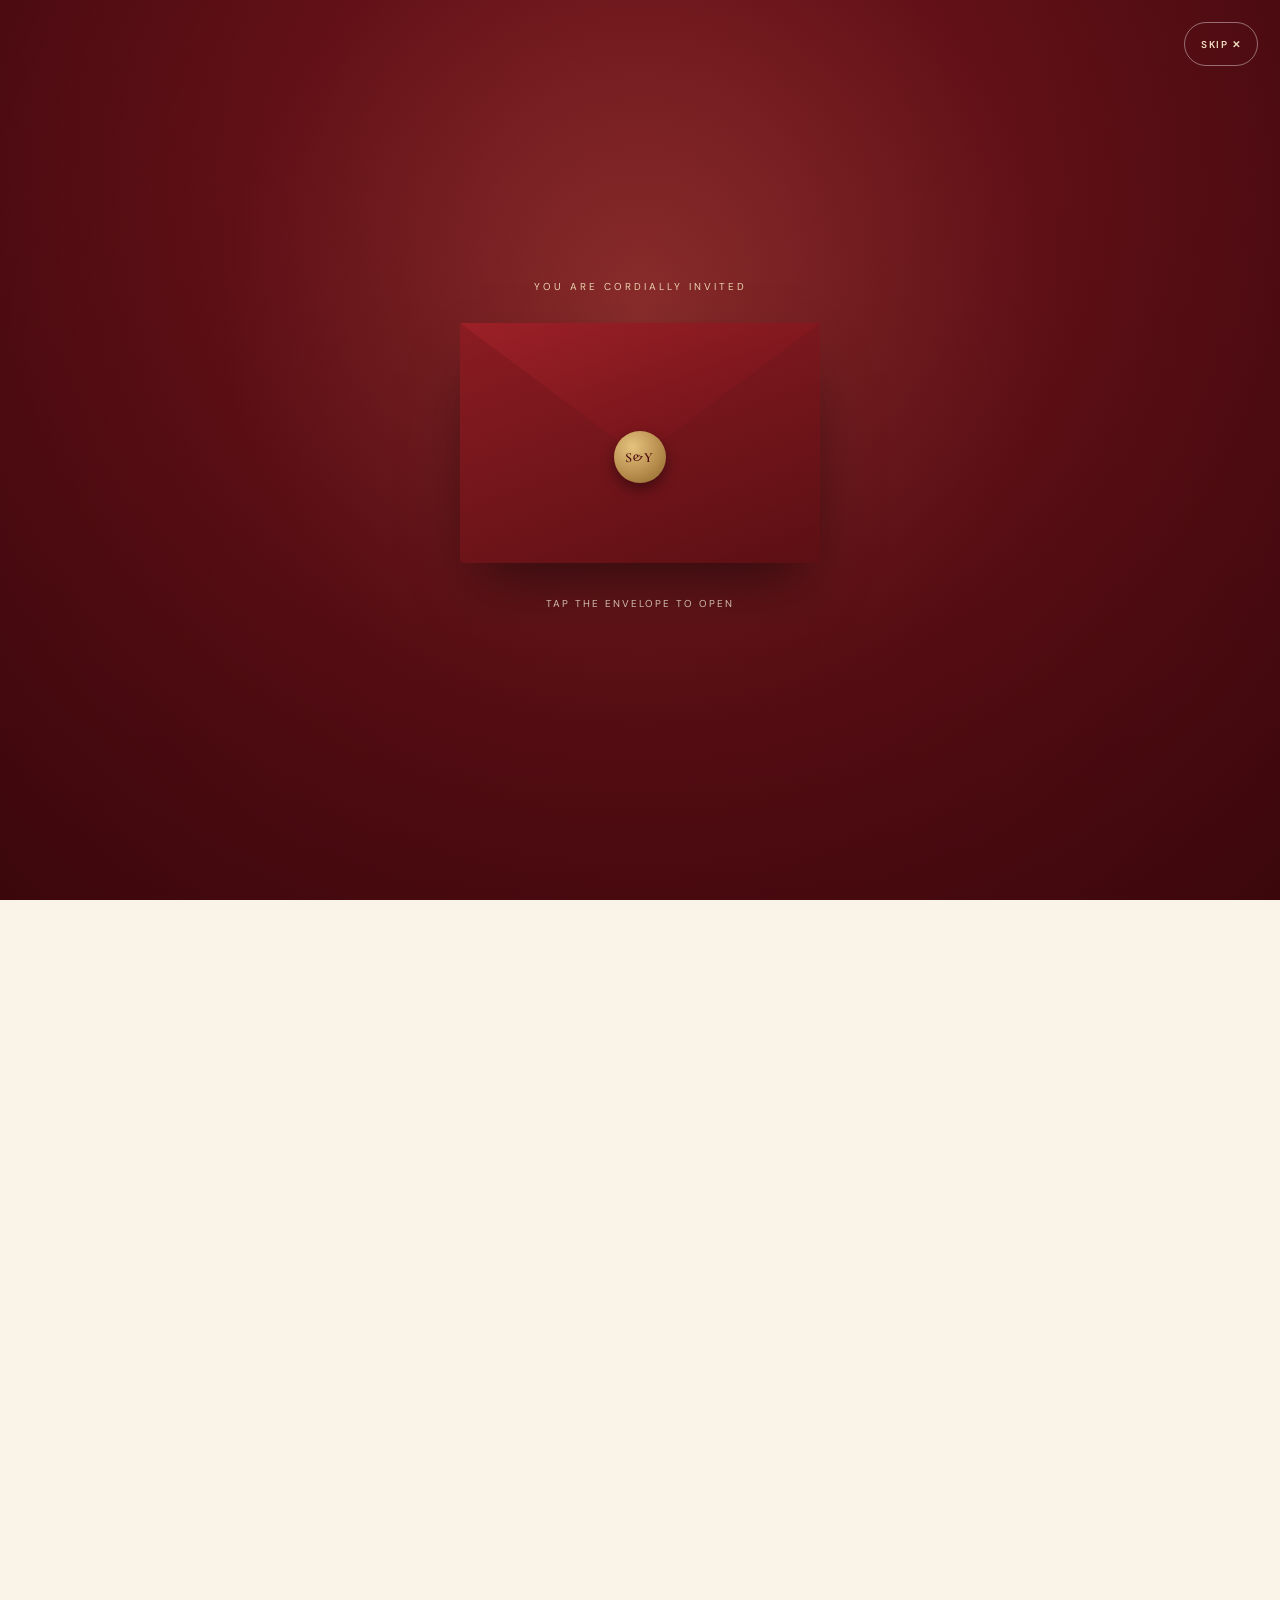
==== commit 872704a9: "Update gallery, countdown, calendar, and interaction polish. Add real gallery photos, remove 12 Nov," ====
--- a/index.html
+++ b/index.html
@@ -4,7 +4,7 @@
   <meta charset="UTF-8" />
   <meta name="viewport" content="width=device-width, initial-scale=1.0, viewport-fit=cover" />
   <meta name="theme-color" content="#6b1420" />
-  <meta name="description" content="The wedding celebration of Sarwam & Yashna - 12 to 15 November 2026." />
+  <meta name="description" content="The wedding celebration of Sarwam & Yashna - 13 to 15 November 2026." />
   <title>Sarwam & Yashna - A Celebration of Love</title>
   <link rel="icon" href="assets/favicon.svg" type="image/svg+xml" />
   <link rel="apple-touch-icon" href="assets/favicon.svg" />
@@ -93,6 +93,7 @@
             <p class="sr-title">Wedding &amp; Reception</p>
           </div>
           <canvas class="scratch-canvas" aria-label="Scratch to reveal the wedding date"></canvas>
+          <div class="scratch-celebrate" id="scratchCelebrate" aria-hidden="true"></div>
         </div>
         <p class="scratch-hint-line" id="scratchHint">Scratch twice - lift or pause briefly between strokes.</p>
         <div class="calendar-actions" id="calendarActions" hidden>
@@ -101,7 +102,7 @@
       </div>
 
       <div class="dates-countdown" id="datesCountdown">
-        <p class="dates-countdown-label">Until we say <em>forever</em></p>
+        <p class="dates-countdown-label" id="datesCountdownLabel">Until we say <em>forever</em></p>
         <div class="dates-timer" id="timer">
           <div class="dates-timer-unit"><strong id="days">00</strong><span>Days</span></div>
           <div class="timer-sep" aria-hidden="true"></div>
@@ -148,54 +149,19 @@
       </div>
       <div class="section-heading">
         <div>
-          <p class="script">Four days. A hundred memories.</p>
+          <p class="script">Three days. A hundred memories.</p>
           <h2>Join us for every chapter.</h2>
         </div>
         <p class="heading-note">Pick a day below - times, venues, and directions for each celebration.</p>
       </div>
 
       <nav class="event-day-nav" aria-label="Choose a celebration day">
-        <button type="button" class="event-day-btn" data-day="12" aria-pressed="false">12 Nov</button>
         <button type="button" class="event-day-btn" data-day="13" aria-pressed="false">13 Nov</button>
         <button type="button" class="event-day-btn" data-day="14" aria-pressed="false">14 Nov</button>
         <button type="button" class="event-day-btn is-active" data-day="15" aria-pressed="true">15 Nov</button>
       </nav>
 
       <div class="event-timeline">
-        <div class="event-group" data-day="12">
-          <div class="event-group-list event-group-list--duo">
-            <article class="event-card">
-              <div class="event-card-head">
-                <span class="event-time">Morning</span>
-                <span class="event-tag">Tradition</span>
-              </div>
-              <div class="event-card-body">
-                <h3>Grahmak</h3>
-                <p>A sacred beginning to the wedding celebrations, surrounded by family and blessings.</p>
-                <div class="event-meta">
-                  <p class="event-meta-venue"><strong>The Residency</strong> · Pune, Maharashtra</p>
-                  <a class="event-directions" href="https://www.google.com/maps/dir/?api=1&amp;destination=The+Residency,+Pune,+Maharashtra" target="_blank" rel="noopener noreferrer">Directions →</a>
-                </div>
-              </div>
-            </article>
-
-            <article class="event-card">
-              <div class="event-card-head">
-                <span class="event-time">Evening</span>
-                <span class="event-tag">Feast</span>
-              </div>
-              <div class="event-card-body">
-                <h3>Dakshina Vidhi</h3>
-                <p>An evening of togetherness, good food and the warmth of both our families.</p>
-                <div class="event-meta">
-                  <p class="event-meta-venue"><strong>Royal Orchid Banquet</strong> · Pune, Maharashtra</p>
-                  <a class="event-directions" href="https://www.google.com/maps/dir/?api=1&amp;destination=Royal+Orchid+Banquet,+Pune,+Maharashtra" target="_blank" rel="noopener noreferrer">Directions →</a>
-                </div>
-              </div>
-            </article>
-          </div>
-        </div>
-
         <div class="event-group" data-day="13">
           <div class="event-group-list">
             <article class="event-card">
@@ -335,31 +301,43 @@
       </div>
       <div class="section-heading">
         <div>
-          <p class="script">The photos are coming soon.</p>
+          <p class="script">Captured with love.</p>
           <h2>Our little gallery.</h2>
         </div>
         <p class="heading-note">A stack of memories - tap, click, or swipe to flip through. Share yours with <b>#SarwamAndYashna</b>.</p>
       </div>
       <div class="flipbook reveal-on-scroll" id="galleryFlipbook">
         <div class="flipbook-stage" aria-live="polite">
-          <figure class="flipbook-card" data-caption="Mehendi moments">
-            <img src="assets/placeholder-1.svg" alt="Mehendi celebration placeholder" loading="lazy" decoding="async">
-          </figure>
-          <figure class="flipbook-card" data-caption="Haldi &amp; joy">
-            <img src="assets/placeholder-2.svg" alt="Haldi celebration placeholder" loading="lazy" decoding="async">
-          </figure>
-          <figure class="flipbook-card" data-caption="Our families">
-            <img src="assets/placeholder-3.svg" alt="Family celebration placeholder" loading="lazy" decoding="async">
-          </figure>
-          <figure class="flipbook-card" data-caption="Forever begins">
-            <img src="assets/placeholder-4.svg" alt="Wedding celebration placeholder" loading="lazy" decoding="async">
+          <figure class="flipbook-card" data-caption="Our quiet song">
+            <img src="assets/gallery-01.png" alt="Sarwam and Yashna with a guitar on the balcony" width="800" height="1067" decoding="async">
+          </figure>
+          <figure class="flipbook-card" data-caption="Still waters">
+            <img src="assets/gallery-02.png" alt="Sarwam and Yashna embracing by the waterfront" width="800" height="1067" loading="lazy" decoding="async">
+          </figure>
+          <figure class="flipbook-card" data-caption="Side by side">
+            <img src="assets/gallery-03.png" alt="Sarwam and Yashna playing video games together" width="800" height="1067" loading="lazy" decoding="async">
+          </figure>
+          <figure class="flipbook-card" data-caption="Mumbai, together">
+            <img src="assets/gallery-04.png" alt="Sarwam and Yashna at the Gateway of India" width="800" height="1067" loading="lazy" decoding="async">
+          </figure>
+          <figure class="flipbook-card" data-caption="Shared pages">
+            <img src="assets/gallery-05.png" alt="Sarwam and Yashna reading a comic book together" width="800" height="1067" loading="lazy" decoding="async">
+          </figure>
+          <figure class="flipbook-card" data-caption="Soft stardust">
+            <img src="assets/gallery-06.png" alt="Sarwam and Yashna under a starry light projection" width="800" height="1067" loading="lazy" decoding="async">
+          </figure>
+          <figure class="flipbook-card" data-caption="On the stairs">
+            <img src="assets/gallery-07.png" alt="Sarwam and Yashna on a wooden staircase" width="800" height="1067" loading="lazy" decoding="async">
+          </figure>
+          <figure class="flipbook-card" data-caption="Slow dance">
+            <img src="assets/gallery-08.png" alt="Sarwam and Yashna dancing together" width="800" height="1067" loading="lazy" decoding="async">
           </figure>
         </div>
         <div class="flipbook-ui">
           <button class="flipbook-btn flipbook-prev" type="button" aria-label="Previous photo">‹</button>
           <div class="flipbook-meta">
-            <p class="flipbook-caption">Mehendi moments</p>
-            <span class="flipbook-count"><span class="flipbook-current">1</span> / <span class="flipbook-total">4</span></span>
+            <p class="flipbook-caption">Our quiet song</p>
+            <span class="flipbook-count"><span class="flipbook-current">1</span> / <span class="flipbook-total">8</span></span>
           </div>
           <button class="flipbook-btn flipbook-next" type="button" aria-label="Next photo">›</button>
         </div>
@@ -408,7 +386,7 @@
     <div class="footer-monogram">S<span>&</span>Y</div>
     <p>Made with love for <b>Sarwam &amp; Yashna</b></p>
     <p class="footer-hashtag">#SarwamAndYashna</p>
-    <p class="footer-date">12 - 15 · NOVEMBER · 2026</p>
+    <p class="footer-date">13 - 15 · NOVEMBER · 2026</p>
   </footer>
 
   <audio id="siteMusic" class="site-music" loop preload="auto" playsinline webkit-playsinline src="assets/until-i-found-you.mp3"></audio>
--- a/styles.css
+++ b/styles.css
@@ -319,6 +319,13 @@
   cursor:grab;touch-action:none;-webkit-touch-callout:none;-webkit-user-select:none;user-select:none;opacity:1;transition:opacity 1.1s ease}
 .scratch-canvas:active{cursor:grabbing}
 .scratch-canvas.revealed{opacity:0;pointer-events:none}
+.scratch-celebrate{position:absolute;inset:0;pointer-events:none;z-index:4;overflow:hidden;opacity:0;transition:opacity .25s ease}
+.scratch-celebrate.is-active{opacity:1}
+.scratch-celebrate.is-shimmer::before{content:"";position:absolute;inset:-50%;background:linear-gradient(105deg,transparent 42%,rgba(255,236,190,0) 46%,rgba(255,220,150,.5) 50%,rgba(255,236,190,0) 54%,transparent 58%);transform:translateX(-120%) rotate(14deg);animation:scratchShimmer 2.4s ease-in-out forwards}
+.scratch-confetti{position:absolute;border-radius:50%;opacity:0;will-change:transform,opacity}
+.scratch-confetti.is-floating{animation:scratchConfetti 3.4s ease-out forwards}
+@keyframes scratchShimmer{to{transform:translateX(120%) rotate(14deg)}}
+@keyframes scratchConfetti{0%{opacity:0;transform:translate(0,0) scale(.4) rotate(0deg)}14%{opacity:.85}100%{opacity:0;transform:translate(var(--drift-x,0),var(--drift-y,-96px)) scale(1) rotate(var(--spin,180deg))}}
 .scratch-card.scratch-card--one-stroke{box-shadow:0 24px 52px -24px rgba(107,20,32,.28)}
 .scratch-hint-line{margin:22px 0 0;font:italic 15px var(--serif);color:var(--muted);transition:opacity .5s ease,visibility .5s ease}
 .scratch-hint-line.scratch-hint-line--once-more{color:var(--maroon)}
@@ -341,4 +348,6 @@
 @media (prefers-reduced-motion: reduce){
   .scratch-card,.scratch-canvas{transition-duration:.15s!important}
   .scratch-card.is-revealed{transform:none}
-}
+  .scratch-celebrate.is-shimmer::before{animation-duration:.4s}
+  .scratch-confetti.is-floating{animation:none;opacity:0}
+}
--- a/styles.css
+++ b/styles.css
@@ -319,6 +319,13 @@
   cursor:grab;touch-action:none;-webkit-touch-callout:none;-webkit-user-select:none;user-select:none;opacity:1;transition:opacity 1.1s ease}
 .scratch-canvas:active{cursor:grabbing}
 .scratch-canvas.revealed{opacity:0;pointer-events:none}
+.scratch-celebrate{position:absolute;inset:0;pointer-events:none;z-index:4;overflow:hidden;opacity:0;transition:opacity .25s ease}
+.scratch-celebrate.is-active{opacity:1}
+.scratch-celebrate.is-shimmer::before{content:"";position:absolute;inset:-50%;background:linear-gradient(105deg,transparent 42%,rgba(255,236,190,0) 46%,rgba(255,220,150,.5) 50%,rgba(255,236,190,0) 54%,transparent 58%);transform:translateX(-120%) rotate(14deg);animation:scratchShimmer 2.4s ease-in-out forwards}
+.scratch-confetti{position:absolute;border-radius:50%;opacity:0;will-change:transform,opacity}
+.scratch-confetti.is-floating{animation:scratchConfetti 3.4s ease-out forwards}
+@keyframes scratchShimmer{to{transform:translateX(120%) rotate(14deg)}}
+@keyframes scratchConfetti{0%{opacity:0;transform:translate(0,0) scale(.4) rotate(0deg)}14%{opacity:.85}100%{opacity:0;transform:translate(var(--drift-x,0),var(--drift-y,-96px)) scale(1) rotate(var(--spin,180deg))}}
 .scratch-card.scratch-card--one-stroke{box-shadow:0 24px 52px -24px rgba(107,20,32,.28)}
 .scratch-hint-line{margin:22px 0 0;font:italic 15px var(--serif);color:var(--muted);transition:opacity .5s ease,visibility .5s ease}
 .scratch-hint-line.scratch-hint-line--once-more{color:var(--maroon)}
@@ -341,4 +348,6 @@
 @media (prefers-reduced-motion: reduce){
   .scratch-card,.scratch-canvas{transition-duration:.15s!important}
   .scratch-card.is-revealed{transform:none}
-}
+  .scratch-celebrate.is-shimmer::before{animation-duration:.4s}
+  .scratch-confetti.is-floating{animation:none;opacity:0}
+}
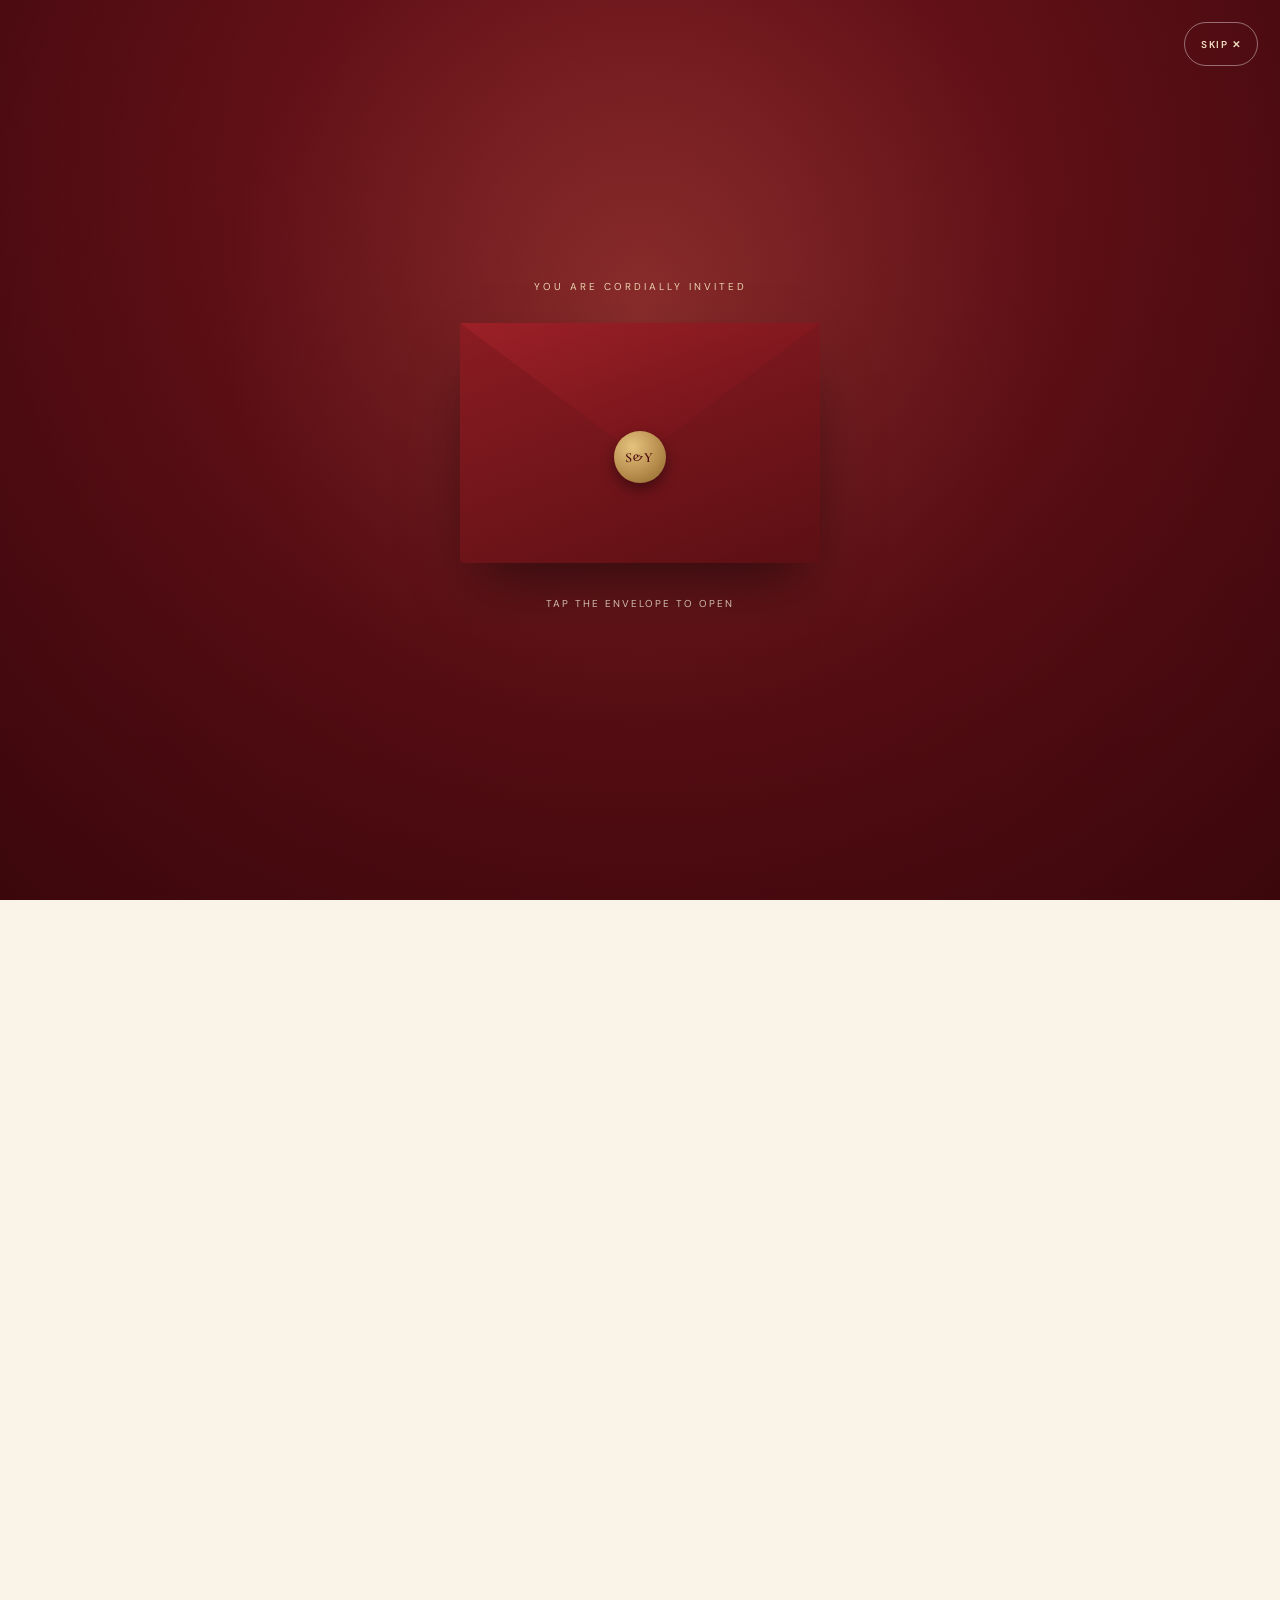
==== commit 5c4d8e8b: "Update celebration details, map artwork, gallery, and footer date. Set real event times and Mehendi " ====
--- a/index.html
+++ b/index.html
@@ -166,15 +166,15 @@
           <div class="event-group-list">
             <article class="event-card">
               <div class="event-card-head">
-                <span class="event-time">Throughout the day</span>
+                <span class="event-time">3:00 PM onwards</span>
                 <span class="event-tag">Colour</span>
               </div>
               <div class="event-card-body">
                 <h3>Mehendi</h3>
                 <p>Henna, colour, music and all the happy chaos that comes with a beautiful celebration.</p>
                 <div class="event-meta">
-                  <p class="event-meta-venue"><strong>Amanora The Fern</strong> · Pune, Maharashtra</p>
-                  <a class="event-directions" href="https://www.google.com/maps/dir/?api=1&amp;destination=Amanora+The+Fern,+Pune,+Maharashtra" target="_blank" rel="noopener noreferrer">Directions →</a>
+                  <p class="event-meta-venue"><strong>The Legend Banquet Hall</strong> · Dombivli, Maharashtra</p>
+                  <a class="event-directions" href="https://share.google/g1Q5YPcM8ZcoG5mml" target="_blank" rel="noopener noreferrer">Directions →</a>
                 </div>
               </div>
             </article>
@@ -185,7 +185,7 @@
           <div class="event-group-list event-group-list--duo">
             <article class="event-card">
               <div class="event-card-head">
-                <span class="event-time">9:30 AM</span>
+                <span class="event-time">9:30 AM onwards</span>
                 <span class="event-tag">Sunshine</span>
               </div>
               <div class="event-card-body">
@@ -200,7 +200,7 @@
 
             <article class="event-card">
               <div class="event-card-head">
-                <span class="event-time">7:00 PM</span>
+                <span class="event-time">6:00 PM onwards</span>
                 <span class="event-tag">Music</span>
               </div>
               <div class="event-card-body">
@@ -219,12 +219,12 @@
           <div class="event-group-list event-group-list--duo">
             <article class="event-card featured">
               <div class="event-card-head">
-                <span class="event-time">7:30 AM · Muhurta 12:05 PM</span>
+                <span class="event-time">8:00 AM · Muhurta 12:05 PM</span>
                 <span class="event-tag">Forever</span>
               </div>
               <div class="event-card-body">
                 <h3>The Wedding</h3>
-                <p>Morning rituals from 7:30 AM, muhurta at 12:05 PM, followed by lunch.</p>
+                <p>Morning rituals from 8 AM, muhurta at 12:05 PM, followed by lunch.</p>
                 <div class="event-meta">
                   <p class="event-meta-venue"><strong>Samarambh Lawns</strong> · Thane, Maharashtra</p>
                   <a class="event-directions" href="https://maps.app.goo.gl/A95F68MAezmrFNLD7" target="_blank" rel="noopener noreferrer">Directions →</a>
@@ -234,7 +234,7 @@
 
             <article class="event-card">
               <div class="event-card-head">
-                <span class="event-time">6:30 PM</span>
+                <span class="event-time">6:30 PM onwards</span>
                 <span class="event-tag">Celebrate</span>
               </div>
               <div class="event-card-body">
@@ -255,7 +255,7 @@
         <div class="location-grid">
           <div class="location-map">
             <button type="button" class="location-map-btn" id="mapLightboxOpen" aria-label="Open the Marauder's Map directions">
-              <img class="location-map-preview" src="assets/marauders-map-preview.png" alt="Marauder's Map preview - tap to open directions to Samarambh Lawns" width="163" height="308" loading="lazy" decoding="async">
+              <img class="location-map-preview" src="assets/marauders-map-preview.png" alt="Marauder's Map preview - tap to open directions to Samarambh Lawns" width="163" height="290" loading="lazy" decoding="async">
             </button>
             <p class="location-map-hint">Tap to unfold the map</p>
             <p class="location-map-credit">Messrs. Moony, Wormtail, Padfoot &amp; Prongs approve this route.</p>
@@ -266,7 +266,7 @@
             <p class="location-spell"><em>Locatum Revelio</em> - if you're lost, tap the map.</p>
             <h2>Samarambh Lawns</h2>
             <p class="location-address">Thane, Maharashtra</p>
-            <p class="location-note">Platform 9¾ was booked - the map leads to Samarambh Lawns, Thane instead. Haldi, Sangeet, Wedding and Reception are all here. Routes from Mumbai, Borivali, Ahmedabad and Nashik on the map. No Portkeys. Floo Network offline. Owls politely declined at the gate.</p>
+            <p class="location-note">Mehendi is at The Legend Banquet Hall in Dombivli. Platform 9¾ was booked - the map leads to Samarambh Lawns, Thane instead, where Haldi, Sangeet, Wedding and Reception are held. Routes from Mumbai, Borivali, Ahmedabad and Nashik on the map. No Portkeys. Floo Network offline. Owls politely declined at the gate.</p>
             <div class="location-actions">
               <a class="event-directions location-maps-link" href="https://maps.app.goo.gl/A95F68MAezmrFNLD7" target="_blank" rel="noopener noreferrer">Muggle navigation →</a>
               <div class="location-qr">
@@ -308,35 +308,34 @@
       </div>
       <div class="flipbook reveal-on-scroll" id="galleryFlipbook">
         <div class="flipbook-stage" aria-live="polite">
-          <figure class="flipbook-card" data-caption="Our quiet song">
+          <figure class="flipbook-card">
             <img src="assets/gallery-01.png" alt="Sarwam and Yashna with a guitar on the balcony" width="800" height="1067" decoding="async">
           </figure>
-          <figure class="flipbook-card" data-caption="Still waters">
+          <figure class="flipbook-card">
             <img src="assets/gallery-02.png" alt="Sarwam and Yashna embracing by the waterfront" width="800" height="1067" loading="lazy" decoding="async">
           </figure>
-          <figure class="flipbook-card" data-caption="Side by side">
+          <figure class="flipbook-card">
             <img src="assets/gallery-03.png" alt="Sarwam and Yashna playing video games together" width="800" height="1067" loading="lazy" decoding="async">
           </figure>
-          <figure class="flipbook-card" data-caption="Mumbai, together">
+          <figure class="flipbook-card">
             <img src="assets/gallery-04.png" alt="Sarwam and Yashna at the Gateway of India" width="800" height="1067" loading="lazy" decoding="async">
           </figure>
-          <figure class="flipbook-card" data-caption="Shared pages">
+          <figure class="flipbook-card">
             <img src="assets/gallery-05.png" alt="Sarwam and Yashna reading a comic book together" width="800" height="1067" loading="lazy" decoding="async">
           </figure>
-          <figure class="flipbook-card" data-caption="Soft stardust">
+          <figure class="flipbook-card">
             <img src="assets/gallery-06.png" alt="Sarwam and Yashna under a starry light projection" width="800" height="1067" loading="lazy" decoding="async">
           </figure>
-          <figure class="flipbook-card" data-caption="On the stairs">
+          <figure class="flipbook-card">
             <img src="assets/gallery-07.png" alt="Sarwam and Yashna on a wooden staircase" width="800" height="1067" loading="lazy" decoding="async">
           </figure>
-          <figure class="flipbook-card" data-caption="Slow dance">
+          <figure class="flipbook-card">
             <img src="assets/gallery-08.png" alt="Sarwam and Yashna dancing together" width="800" height="1067" loading="lazy" decoding="async">
           </figure>
         </div>
         <div class="flipbook-ui">
           <button class="flipbook-btn flipbook-prev" type="button" aria-label="Previous photo">‹</button>
           <div class="flipbook-meta">
-            <p class="flipbook-caption">Our quiet song</p>
             <span class="flipbook-count"><span class="flipbook-current">1</span> / <span class="flipbook-total">8</span></span>
           </div>
           <button class="flipbook-btn flipbook-next" type="button" aria-label="Next photo">›</button>
@@ -386,7 +385,7 @@
     <div class="footer-monogram">S<span>&</span>Y</div>
     <p>Made with love for <b>Sarwam &amp; Yashna</b></p>
     <p class="footer-hashtag">#SarwamAndYashna</p>
-    <p class="footer-date">13 - 15 · NOVEMBER · 2026</p>
+    <p class="footer-date">15 November 2026</p>
   </footer>
 
   <audio id="siteMusic" class="site-music" loop preload="auto" playsinline webkit-playsinline src="assets/until-i-found-you.mp3"></audio>
--- a/styles.css
+++ b/styles.css
@@ -159,7 +159,6 @@
 .flipbook-btn:hover:not(:disabled){background:var(--maroon);color:#fff;border-color:var(--maroon);transform:scale(1.05)}
 .flipbook-btn:disabled{opacity:.35;cursor:not-allowed}
 .flipbook-meta{flex:1;text-align:center;min-width:0}
-.flipbook-caption{font:italic clamp(20px,3vw,26px) var(--serif);color:var(--deep);margin:0 0 6px}
 .flipbook-count{font:600 10px var(--sans);letter-spacing:2px;color:var(--muted);text-transform:uppercase}
 .flipbook-dots{display:flex;gap:8px;justify-content:center}
 .flipbook-dot{width:7px;height:7px;border-radius:50%;background:rgba(125,24,32,.2);border:0;padding:0;cursor:pointer;transition:transform .2s,background .2s}
--- a/styles.css
+++ b/styles.css
@@ -159,7 +159,6 @@
 .flipbook-btn:hover:not(:disabled){background:var(--maroon);color:#fff;border-color:var(--maroon);transform:scale(1.05)}
 .flipbook-btn:disabled{opacity:.35;cursor:not-allowed}
 .flipbook-meta{flex:1;text-align:center;min-width:0}
-.flipbook-caption{font:italic clamp(20px,3vw,26px) var(--serif);color:var(--deep);margin:0 0 6px}
 .flipbook-count{font:600 10px var(--sans);letter-spacing:2px;color:var(--muted);text-transform:uppercase}
 .flipbook-dots{display:flex;gap:8px;justify-content:center}
 .flipbook-dot{width:7px;height:7px;border-radius:50%;background:rgba(125,24,32,.2);border:0;padding:0;cursor:pointer;transition:transform .2s,background .2s}
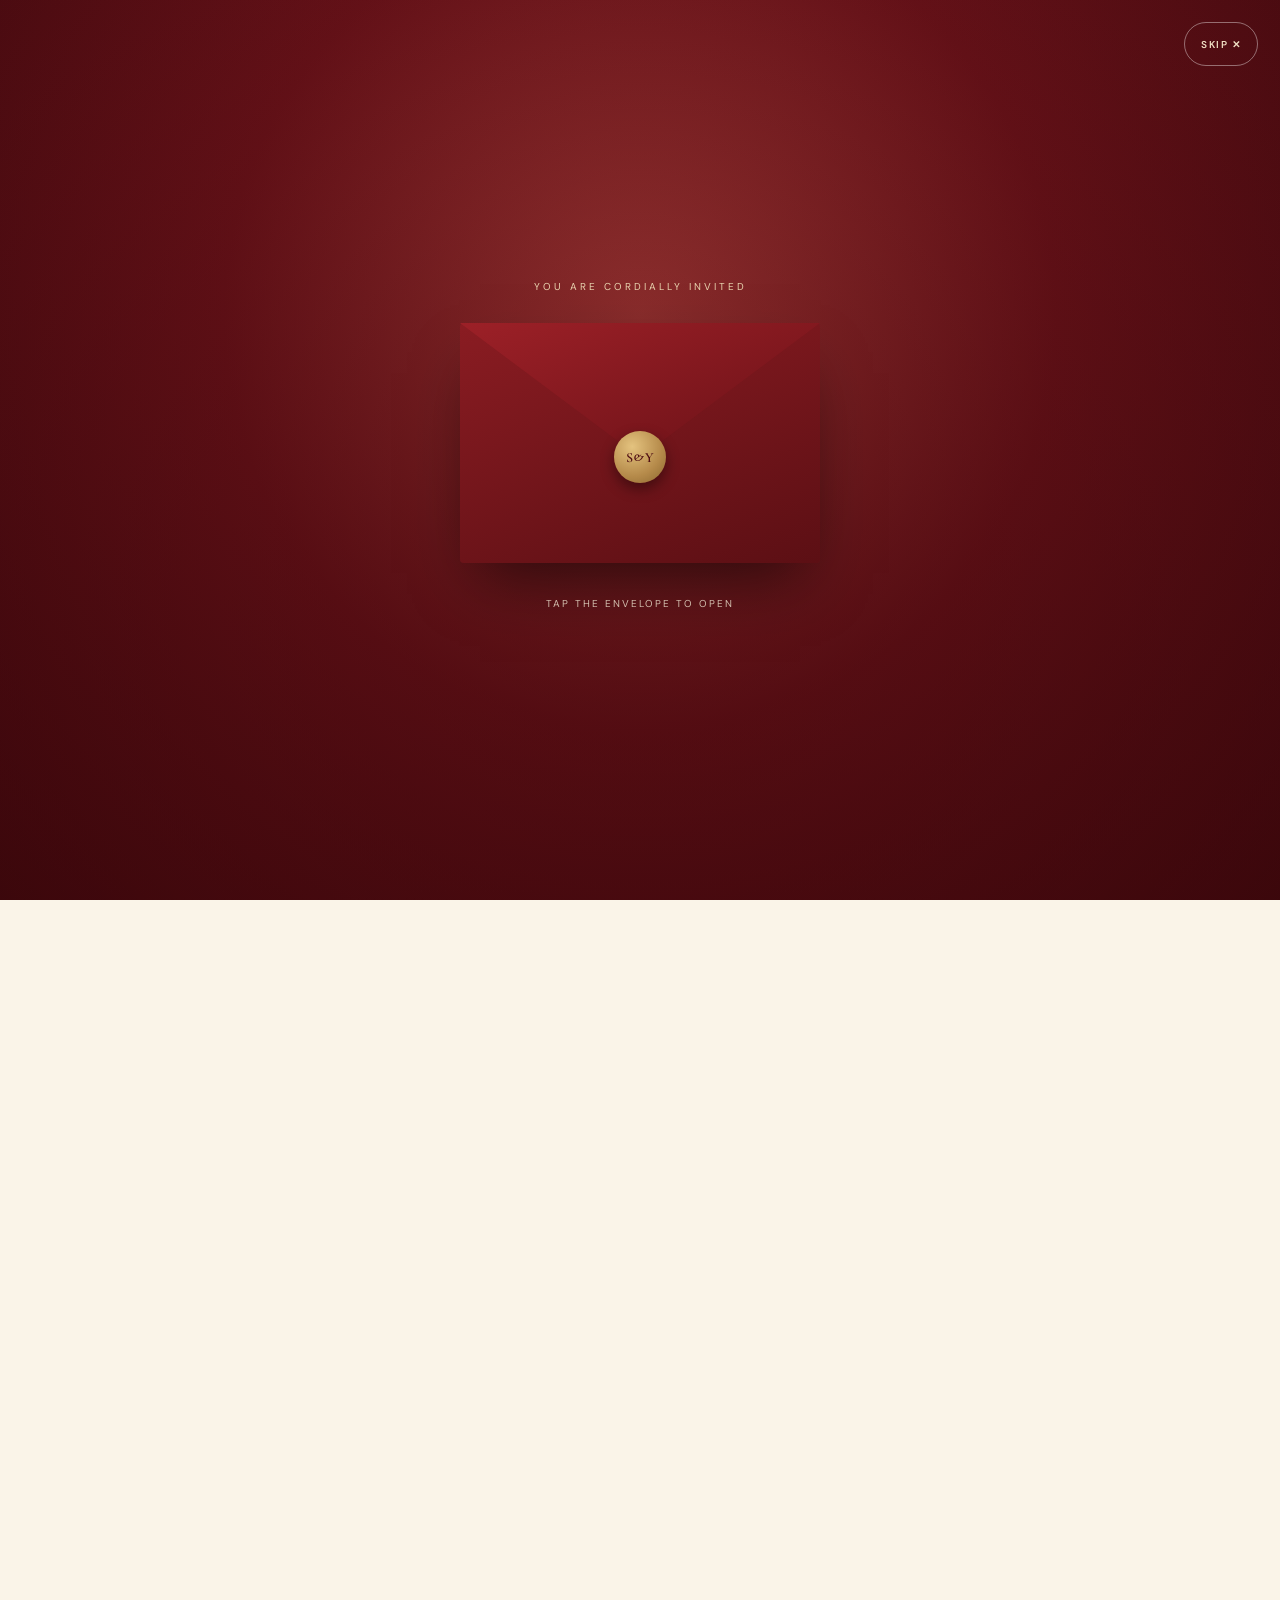
==== commit ed37ba7f: "Remove Mehendi from the celebrations schedule. Drop the 13 Nov tab and event card, update copy to tw" ====
--- a/index.html
+++ b/index.html
@@ -4,7 +4,7 @@
   <meta charset="UTF-8" />
   <meta name="viewport" content="width=device-width, initial-scale=1.0, viewport-fit=cover" />
   <meta name="theme-color" content="#6b1420" />
-  <meta name="description" content="The wedding celebration of Sarwam & Yashna - 13 to 15 November 2026." />
+  <meta name="description" content="The wedding celebration of Sarwam & Yashna - 14 to 15 November 2026." />
   <title>Sarwam & Yashna - A Celebration of Love</title>
   <link rel="icon" href="assets/favicon.svg" type="image/svg+xml" />
   <link rel="apple-touch-icon" href="assets/favicon.svg" />
@@ -149,38 +149,18 @@
       </div>
       <div class="section-heading">
         <div>
-          <p class="script">Three days. A hundred memories.</p>
+          <p class="script">Two days. A hundred memories.</p>
           <h2>Join us for every chapter.</h2>
         </div>
         <p class="heading-note">Pick a day below - times, venues, and directions for each celebration.</p>
       </div>
 
       <nav class="event-day-nav" aria-label="Choose a celebration day">
-        <button type="button" class="event-day-btn" data-day="13" aria-pressed="false">13 Nov</button>
         <button type="button" class="event-day-btn" data-day="14" aria-pressed="false">14 Nov</button>
         <button type="button" class="event-day-btn is-active" data-day="15" aria-pressed="true">15 Nov</button>
       </nav>
 
       <div class="event-timeline">
-        <div class="event-group" data-day="13">
-          <div class="event-group-list">
-            <article class="event-card">
-              <div class="event-card-head">
-                <span class="event-time">3:00 PM onwards</span>
-                <span class="event-tag">Colour</span>
-              </div>
-              <div class="event-card-body">
-                <h3>Mehendi</h3>
-                <p>Henna, colour, music and all the happy chaos that comes with a beautiful celebration.</p>
-                <div class="event-meta">
-                  <p class="event-meta-venue"><strong>The Legend Banquet Hall</strong> · Dombivli, Maharashtra</p>
-                  <a class="event-directions" href="https://share.google/g1Q5YPcM8ZcoG5mml" target="_blank" rel="noopener noreferrer">Directions →</a>
-                </div>
-              </div>
-            </article>
-          </div>
-        </div>
-
         <div class="event-group" data-day="14">
           <div class="event-group-list event-group-list--duo">
             <article class="event-card">
@@ -266,7 +246,7 @@
             <p class="location-spell"><em>Locatum Revelio</em> - if you're lost, tap the map.</p>
             <h2>Samarambh Lawns</h2>
             <p class="location-address">Thane, Maharashtra</p>
-            <p class="location-note">Mehendi is at The Legend Banquet Hall in Dombivli. Platform 9¾ was booked - the map leads to Samarambh Lawns, Thane instead, where Haldi, Sangeet, Wedding and Reception are held. Routes from Mumbai, Borivali, Ahmedabad and Nashik on the map. No Portkeys. Floo Network offline. Owls politely declined at the gate.</p>
+            <p class="location-note">Platform 9¾ was booked - the map leads to Samarambh Lawns, Thane instead, where Haldi, Sangeet, Wedding and Reception are held. Routes from Mumbai, Borivali, Ahmedabad and Nashik on the map. No Portkeys. Floo Network offline. Owls politely declined at the gate.</p>
             <div class="location-actions">
               <a class="event-directions location-maps-link" href="https://maps.app.goo.gl/A95F68MAezmrFNLD7" target="_blank" rel="noopener noreferrer">Muggle navigation →</a>
               <div class="location-qr">
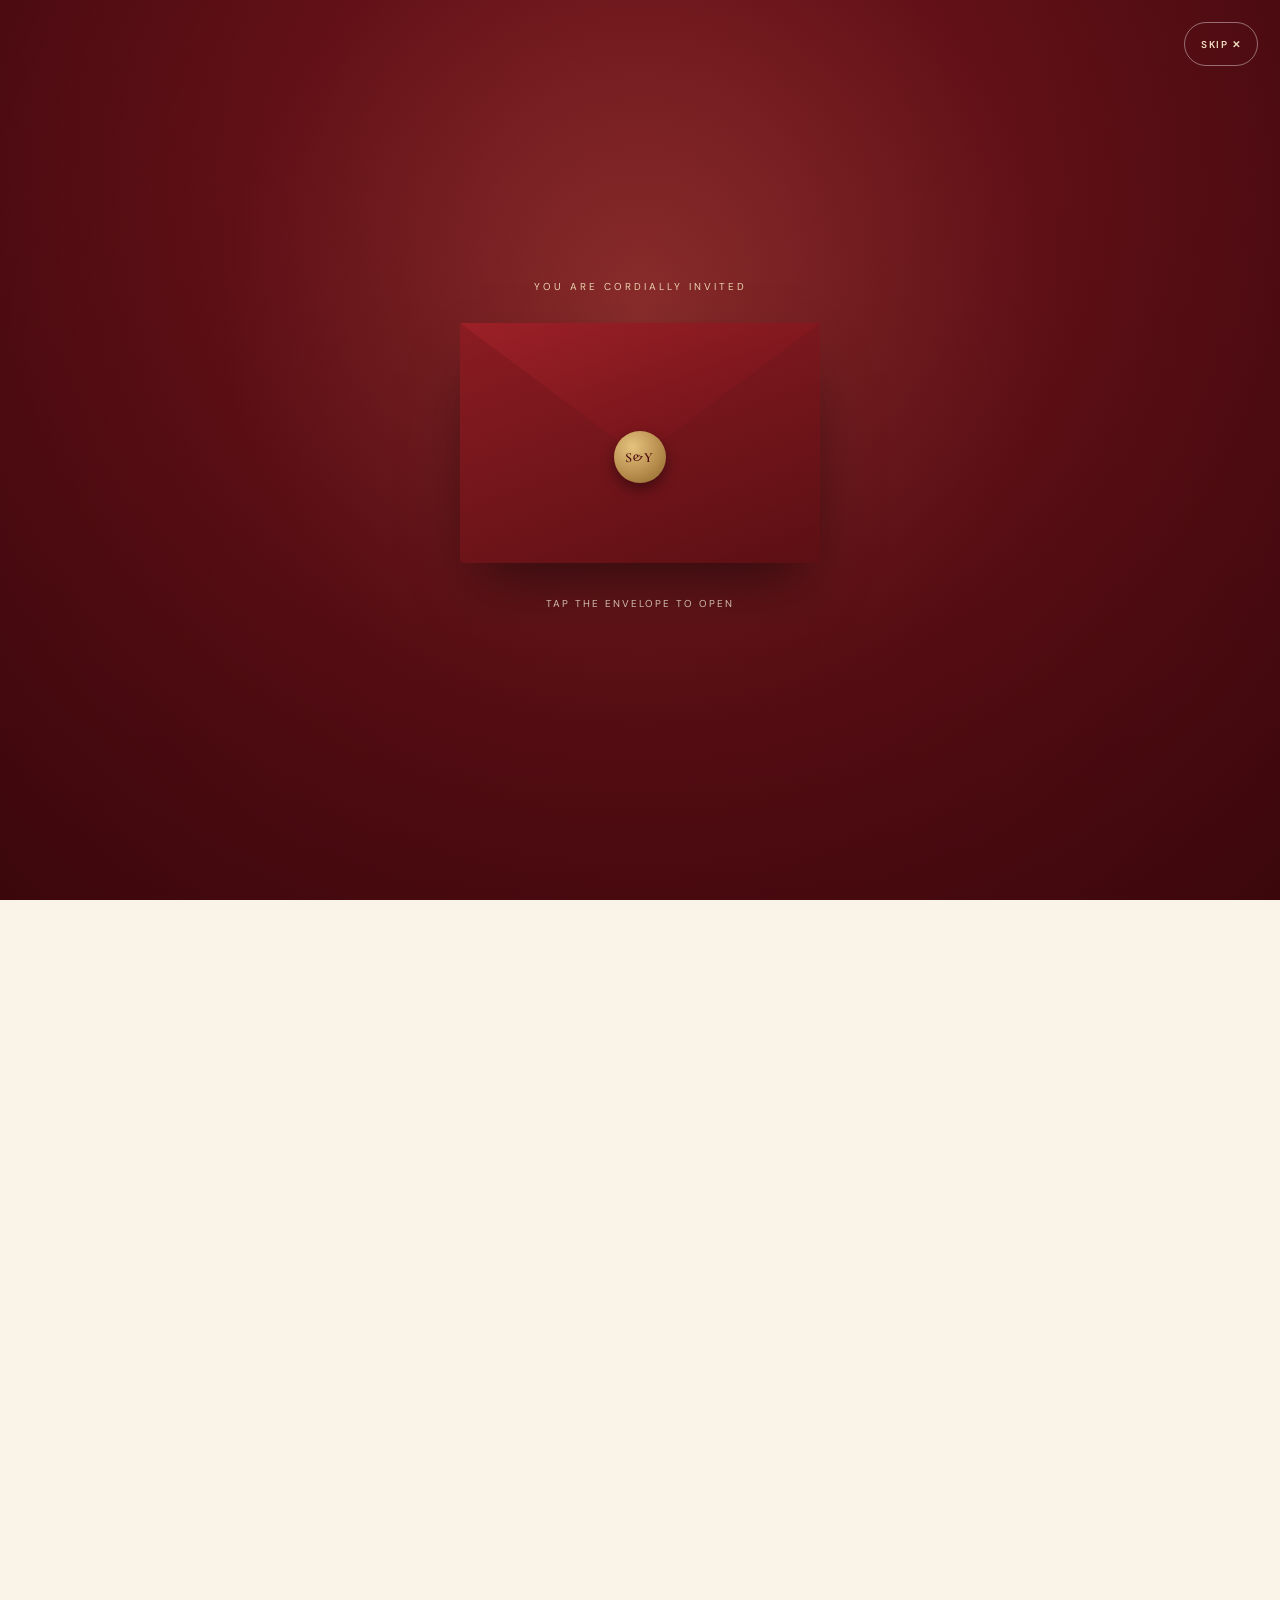
==== commit 6c4bf215: "Remove the RSVP section from the invitation site. Drop the form, FormSubmit handler, RSVP config fil" ====
--- a/index.html
+++ b/index.html
@@ -325,40 +325,6 @@
     </section>
 
     <div class="toran" aria-hidden="true"><img src="assets/pattern-toran.svg" alt="" loading="lazy" decoding="async"></div>
-
-    <section class="rsvp section section--maroon" id="rsvp">
-      <div class="rsvp-card reveal-on-scroll">
-        <span class="rsvp-corner rsvp-corner--tl" aria-hidden="true"></span>
-        <span class="rsvp-corner rsvp-corner--tr" aria-hidden="true"></span>
-        <span class="rsvp-corner rsvp-corner--bl" aria-hidden="true"></span>
-        <span class="rsvp-corner rsvp-corner--br" aria-hidden="true"></span>
-        <div class="section-label section-label--light">
-          <img class="section-icon" src="assets/icons/rsvp.svg" alt="" width="22" height="22" loading="lazy" decoding="async">
-          <span>04 · RSVP</span>
-        </div>
-        <p class="script">Your presence is our present.</p>
-        <h2>Will you celebrate with us?</h2>
-        <p class="rsvp-intro">Let us know you're coming. We can't wait to have you with us.</p>
-
-        <form id="rsvpForm">
-          <label class="rsvp-honeypot" aria-hidden="true">
-            <input type="text" name="website" tabindex="-1" autocomplete="off">
-          </label>
-          <label>YOUR NAME<input required name="name" type="text" placeholder="Full name" autocomplete="name"></label>
-          <label>EMAIL OR PHONE<input required name="contact" type="text" placeholder="How can we reach you?"></label>
-          <label>WILL YOU JOIN US?
-            <select required name="attendance">
-              <option value="">Select one</option>
-              <option>Joyfully, yes!</option>
-              <option>Sorry, I can't make it</option>
-            </select>
-          </label>
-          <label class="full">A NOTE FOR THE COUPLE<textarea name="message" rows="3" placeholder="A little love, a song request, or just say hello…"></textarea></label>
-          <button type="submit" class="primary-button" id="rsvpSubmit">Send RSVP <span>→</span></button>
-        </form>
-        <p class="form-note" id="formNote"></p>
-      </div>
-    </section>
   </main>
 
   <footer>
@@ -379,7 +345,6 @@
     <span class="music-toggle-label">Music</span>
   </button>
 
-  <script src="rsvp-config.js"></script>
   <script src="script.js" defer></script>
 </body>
 </html>
--- a/styles.css
+++ b/styles.css
@@ -34,7 +34,7 @@
 .section::before,.section::after{content:"";position:absolute;width:min(560px,85vw);aspect-ratio:1;top:50%;transform:translateY(-50%);opacity:.09;pointer-events:none;z-index:0;background:url("assets/pattern-mandala.svg") center/contain no-repeat}
 .section::before{right:-6%}
 .section::after{left:-6%}
-.section--turmeric::before,.section--turmeric::after,.section--maroon::before,.section--maroon::after{opacity:.12;filter:brightness(2)}
+.section--turmeric::before,.section--turmeric::after{opacity:.12;filter:brightness(2)}
 .reveal-on-scroll{opacity:0;transition:opacity .75s ease}
 .reveal-on-scroll.is-visible{opacity:1}
 .section-label{position:relative;z-index:1;display:inline-flex;align-items:center;gap:12px;font-size:10px;letter-spacing:2.8px;color:var(--maroon);font-weight:600;margin-bottom:55px;text-transform:uppercase}
@@ -68,26 +68,6 @@
 .section--rose{background:linear-gradient(180deg,var(--rose-soft) 0%,#fdf6f4 100%)}
 .section--rose .script{color:var(--rose)}
 .section--rose .section-icon{background:rgba(196,92,106,.12);border-color:rgba(196,92,106,.25);color:var(--rose)}
-.section--maroon{background:linear-gradient(160deg,#4a0a10 0%,#6b1420 40%,#5c1018 100%);color:#f5e8d8}
-.section--maroon .rsvp-card{background:rgba(255,250,241,.97);color:var(--ink);border:1px solid rgba(201,146,58,.34);outline:1px solid rgba(201,146,58,.14);outline-offset:5px;box-shadow:0 28px 64px -32px rgba(0,0,0,.45)}
-.section--maroon .rsvp-card::before{content:"";position:absolute;inset:11px;border:1px solid rgba(201,146,58,.16);border-radius:12px;pointer-events:none}
-.rsvp-corner{position:absolute;width:20px;height:20px;pointer-events:none;opacity:.8}
-.rsvp-corner--tl{top:18px;left:18px;border-top:1.5px solid rgba(201,146,58,.72);border-left:1.5px solid rgba(201,146,58,.72)}
-.rsvp-corner--tr{top:18px;right:18px;border-top:1.5px solid rgba(201,146,58,.72);border-right:1.5px solid rgba(201,146,58,.72)}
-.rsvp-corner--bl{bottom:18px;left:18px;border-bottom:1.5px solid rgba(201,146,58,.72);border-left:1.5px solid rgba(201,146,58,.72)}
-.rsvp-corner--br{bottom:18px;right:18px;border-bottom:1.5px solid rgba(201,146,58,.72);border-right:1.5px solid rgba(201,146,58,.72)}
-.section--maroon .rsvp-card .section-label--light,.section--maroon .rsvp-card .section-label--light span{color:var(--maroon)}
-.section--maroon .rsvp-card .section-label--light .section-icon{background:rgba(107,20,32,.08);border-color:rgba(107,20,32,.18);color:var(--maroon)}
-.section--maroon .rsvp-card .script{color:var(--maroon)}
-.section--maroon .rsvp-card h2{color:var(--maroon)}
-.section--maroon .rsvp-intro{color:#5d4c47}
-.section--maroon .rsvp label{color:var(--maroon);font-size:10px}
-.section--maroon .rsvp input,.section--maroon .rsvp select,.section--maroon .rsvp textarea{color:var(--ink);border-bottom-color:rgba(74,10,16,.22)}
-.section--maroon .rsvp input::placeholder,.section--maroon .rsvp textarea::placeholder{color:rgba(45,32,28,.45)}
-.section--maroon .rsvp select option{background:#fffaf1;color:var(--ink)}
-.rsvp-honeypot{position:absolute;width:1px;height:1px;padding:0;margin:-1px;overflow:hidden;clip:rect(0,0,0,0);white-space:nowrap;border:0}
-.rsvp .primary-button:disabled{opacity:.65;cursor:not-allowed;transform:none}
-.section--maroon .form-note{color:var(--maroon)}
 .intro .section-label{max-width:1300px;margin-left:auto;margin-right:auto}
 .intro-grid{display:grid;grid-template-columns:1.15fr .85fr;gap:10vw;align-items:start;position:relative;z-index:1;max-width:1300px;margin-left:auto;margin-right:auto}
 .script{font:600 clamp(27px,3vw,44px)/1 var(--serif);font-style:italic;color:var(--maroon);margin:0 0 12px}.intro h2,.section-heading h2,.location-copy h2{font:500 clamp(45px,6vw,78px)/.9 var(--display);margin:0;letter-spacing:-1px}.story-copy{font:400 17px/1.8 var(--serif);color:#5d4c47}.story-copy p{margin:0 0 22px}.blessing{padding-top:14px;color:var(--maroon)!important;font-style:italic}
@@ -196,10 +176,9 @@
 .map-lightbox-close:hover{background:rgba(255,255,255,.22)}
 body.map-lightbox-open{overflow:hidden;position:fixed;width:100%;left:0;right:0;overscroll-behavior:none}
 html.map-lightbox-open{overflow:hidden;overscroll-behavior:none}
-.outline-button,.primary-button{display:inline-flex;align-items:center;gap:18px;border:1px solid var(--maroon);background:transparent;color:var(--maroon);padding:14px 22px;border-radius:2px;text-transform:uppercase;letter-spacing:1.8px;font-size:10px;margin-top:12px;cursor:pointer;transition:background .2s,color .2s,border-color .2s}
+.outline-button{display:inline-flex;align-items:center;gap:18px;border:1px solid var(--maroon);background:transparent;color:var(--maroon);padding:14px 22px;border-radius:2px;text-transform:uppercase;letter-spacing:1.8px;font-size:10px;margin-top:12px;cursor:pointer;transition:background .2s,color .2s,border-color .2s}
 .outline-button:hover{background:var(--maroon);color:#fff;border-color:var(--maroon)}
-.rsvp{max-width:none}.rsvp-card{position:relative;z-index:1;max-width:900px;margin:auto;text-align:center;background:rgba(255,255,255,.06);border:1px solid rgba(232,200,120,.22);border-radius:20px;padding:55px 45px;backdrop-filter:blur(4px)}.section--maroon .rsvp-card .section-label{text-align:left}.rsvp-card h2{font:500 clamp(48px,6vw,76px) var(--display);margin:8px 0}.rsvp-intro{font:16px/1.6 var(--serif);color:var(--muted);margin-bottom:50px}.rsvp form{display:grid;grid-template-columns:1fr 1fr;gap:22px;text-align:left}.rsvp label{font-size:9px;letter-spacing:1.8px;color:var(--maroon);font-weight:600}.rsvp input,.rsvp select,.rsvp textarea{display:block;width:100%;margin-top:9px;border:0;border-bottom:1px solid #bdaea1;background:transparent;padding:13px 2px;font:16px var(--serif);color:var(--ink);outline:none}.rsvp textarea{resize:vertical}.rsvp .full{grid-column:1/-1}.primary-button{justify-self:center;grid-column:1/-1;background:linear-gradient(135deg,var(--gold),#a06810);color:#fff;padding:16px 30px;margin-top:12px;border-color:transparent}
-footer{background:linear-gradient(180deg,#3a080e,#2a0508);color:#e8d4bc;text-align:center;padding:65px 20px;position:relative;z-index:1}.form-note{min-height:22px;color:var(--maroon);font:italic 16px var(--serif)}
+footer{background:linear-gradient(180deg,#3a080e,#2a0508);color:#e8d4bc;text-align:center;padding:65px 20px;position:relative;z-index:1}
 .site-music{display:none}
 .music-toggle{position:fixed;z-index:1001;right:max(16px,env(safe-area-inset-right,0px));bottom:max(16px,env(safe-area-inset-bottom,0px));display:inline-flex;align-items:center;gap:8px;padding:10px 14px;min-height:44px;border:1px solid rgba(201,146,58,.38);border-radius:999px;background:rgba(255,250,241,.94);color:var(--maroon);font:600 9px var(--sans);letter-spacing:1.6px;text-transform:uppercase;cursor:pointer;box-shadow:0 10px 28px -14px rgba(74,10,16,.45);backdrop-filter:blur(6px);-webkit-tap-highlight-color:transparent;touch-action:manipulation;transition:background .2s,border-color .2s,transform .2s}
 .music-toggle:hover{border-color:rgba(201,146,58,.65);transform:translateY(-1px)}
@@ -218,7 +197,7 @@
  .hero-content-top,.hero-content-bottom{width:92%;max-width:none}
  .hero-content-top .eyebrow{font-size:clamp(10px,2.8vw,12px);letter-spacing:2.5px;max-width:none}
  .hero-subtitle{font-size:clamp(16px,4.2vw,20px);max-width:92%;margin-top:clamp(14px,3vw,20px)}
- .section{padding:85px 22px}.intro-grid,.location-grid{grid-template-columns:1fr;gap:28px}.location-map{width:min(180px,52vw);margin:0 auto}.location-map-credit{max-width:min(280px,88vw)}.location-flow{margin-top:40px;padding-top:32px}.location-copy{padding:0}.location-copy h2{font-size:42px}.location-actions{flex-direction:column;align-items:flex-start;gap:16px}.location-qr{margin-left:0}.location-qr img{width:80px;height:80px}.section-label{margin-bottom:35px}.section::before,.section::after{width:min(380px,90vw);opacity:.05}.section::before{right:-20%}.section-heading{display:block;margin-bottom:40px}.heading-note{margin-top:20px}.event-day-nav{justify-content:flex-start;margin-bottom:20px}.event-card-body h3{font-size:22px}.event-meta{flex-direction:column;align-items:flex-start}.event-card-head{align-items:flex-start;flex-direction:column;gap:8px}.event-time{white-space:normal;font-size:9px;letter-spacing:1.4px}.rsvp form{grid-template-columns:1fr}.rsvp .full{grid-column:auto}.primary-button{grid-column:auto}
+ .section{padding:85px 22px}.intro-grid,.location-grid{grid-template-columns:1fr;gap:28px}.location-map{width:min(180px,52vw);margin:0 auto}.location-map-credit{max-width:min(280px,88vw)}.location-flow{margin-top:40px;padding-top:32px}.location-copy{padding:0}.location-copy h2{font-size:42px}.location-actions{flex-direction:column;align-items:flex-start;gap:16px}.location-qr{margin-left:0}.location-qr img{width:80px;height:80px}.section-label{margin-bottom:35px}.section::before,.section::after{width:min(380px,90vw);opacity:.05}.section::before{right:-20%}.section-heading{display:block;margin-bottom:40px}.heading-note{margin-top:20px}.event-day-nav{justify-content:flex-start;margin-bottom:20px}.event-card-body h3{font-size:22px}.event-meta{flex-direction:column;align-items:flex-start}.event-card-head{align-items:flex-start;flex-direction:column;gap:8px} .event-time{white-space:normal;font-size:9px;letter-spacing:1.4px}
  .gate-inner{width:100%;max-width:420px;padding:max(16px,env(safe-area-inset-top,0px)) 14px 16px}
  .gate-skip{top:max(14px,env(safe-area-inset-top,0px));right:max(14px,env(safe-area-inset-right,0px))}
  .gate-eyebrow{margin-bottom:22px;letter-spacing:2px}
@@ -226,7 +205,7 @@
  .envelope{width:min(320px,86vw)}
  .env-seal{width:48px;height:48px;font-size:13px}
 }
-@media(max-width:480px){.rsvp-card{padding:40px 22px}.rsvp-corner--tl,.rsvp-corner--bl{left:14px}.rsvp-corner--tr,.rsvp-corner--br{right:14px}.rsvp-corner--tl,.rsvp-corner--tr{top:14px}.rsvp-corner--bl,.rsvp-corner--br{bottom:14px}.event-day-btn{padding:10px 16px}.event-card{padding:16px 18px}.event-card-body h3{font-size:20px}.flipbook-stage{width:min(340px,88vw)}.flipbook-btn{width:40px;height:40px;font-size:24px}.quote{padding-top:110px;padding-bottom:110px}.gate-eyebrow{font-size:9px;margin-bottom:18px}.gate-cue{margin-top:18px;font-size:9px;letter-spacing:1.5px}.envelope{width:min(280px,88vw)}.env-seal{width:44px;height:44px;font-size:12px}}
+@media(max-width:480px){.event-day-btn{padding:10px 16px}.event-card{padding:16px 18px}.event-card-body h3{font-size:20px}.flipbook-stage{width:min(340px,88vw)}.flipbook-btn{width:40px;height:40px;font-size:24px}.quote{padding-top:110px;padding-bottom:110px}.gate-eyebrow{font-size:9px;margin-bottom:18px}.gate-cue{margin-top:18px;font-size:9px;letter-spacing:1.5px}.envelope{width:min(280px,88vw)}.env-seal{width:44px;height:44px;font-size:12px}}
 @media(max-height:700px) and (max-width:800px){.gate-inner{padding-top:10px;padding-bottom:10px}.gate-eyebrow{margin-bottom:12px}.gate-cue{margin-top:14px}.envelope{width:min(250px,84vw)}.hero{padding-top:max(16px,env(safe-area-inset-top,0px));padding-bottom:max(20px,env(safe-area-inset-bottom,0px))}.hero-frame{width:100vw;--hero-logo-size:58px;--hero-logo-gap:9px;--hero-top-lift:34px;--hero-bottom-lift:22px}.hero-mandala-wrap{inset:-12%}.hero h1{font-size:clamp(40px,10.5vw,48px)}.hero-ganesh{font-size:20px;margin-bottom:8px}.hero-subtitle{font-size:15px;margin-top:12px}}
 
 /* ===== Envelope opening gate ===== */
--- a/styles.css
+++ b/styles.css
@@ -34,7 +34,7 @@
 .section::before,.section::after{content:"";position:absolute;width:min(560px,85vw);aspect-ratio:1;top:50%;transform:translateY(-50%);opacity:.09;pointer-events:none;z-index:0;background:url("assets/pattern-mandala.svg") center/contain no-repeat}
 .section::before{right:-6%}
 .section::after{left:-6%}
-.section--turmeric::before,.section--turmeric::after,.section--maroon::before,.section--maroon::after{opacity:.12;filter:brightness(2)}
+.section--turmeric::before,.section--turmeric::after{opacity:.12;filter:brightness(2)}
 .reveal-on-scroll{opacity:0;transition:opacity .75s ease}
 .reveal-on-scroll.is-visible{opacity:1}
 .section-label{position:relative;z-index:1;display:inline-flex;align-items:center;gap:12px;font-size:10px;letter-spacing:2.8px;color:var(--maroon);font-weight:600;margin-bottom:55px;text-transform:uppercase}
@@ -68,26 +68,6 @@
 .section--rose{background:linear-gradient(180deg,var(--rose-soft) 0%,#fdf6f4 100%)}
 .section--rose .script{color:var(--rose)}
 .section--rose .section-icon{background:rgba(196,92,106,.12);border-color:rgba(196,92,106,.25);color:var(--rose)}
-.section--maroon{background:linear-gradient(160deg,#4a0a10 0%,#6b1420 40%,#5c1018 100%);color:#f5e8d8}
-.section--maroon .rsvp-card{background:rgba(255,250,241,.97);color:var(--ink);border:1px solid rgba(201,146,58,.34);outline:1px solid rgba(201,146,58,.14);outline-offset:5px;box-shadow:0 28px 64px -32px rgba(0,0,0,.45)}
-.section--maroon .rsvp-card::before{content:"";position:absolute;inset:11px;border:1px solid rgba(201,146,58,.16);border-radius:12px;pointer-events:none}
-.rsvp-corner{position:absolute;width:20px;height:20px;pointer-events:none;opacity:.8}
-.rsvp-corner--tl{top:18px;left:18px;border-top:1.5px solid rgba(201,146,58,.72);border-left:1.5px solid rgba(201,146,58,.72)}
-.rsvp-corner--tr{top:18px;right:18px;border-top:1.5px solid rgba(201,146,58,.72);border-right:1.5px solid rgba(201,146,58,.72)}
-.rsvp-corner--bl{bottom:18px;left:18px;border-bottom:1.5px solid rgba(201,146,58,.72);border-left:1.5px solid rgba(201,146,58,.72)}
-.rsvp-corner--br{bottom:18px;right:18px;border-bottom:1.5px solid rgba(201,146,58,.72);border-right:1.5px solid rgba(201,146,58,.72)}
-.section--maroon .rsvp-card .section-label--light,.section--maroon .rsvp-card .section-label--light span{color:var(--maroon)}
-.section--maroon .rsvp-card .section-label--light .section-icon{background:rgba(107,20,32,.08);border-color:rgba(107,20,32,.18);color:var(--maroon)}
-.section--maroon .rsvp-card .script{color:var(--maroon)}
-.section--maroon .rsvp-card h2{color:var(--maroon)}
-.section--maroon .rsvp-intro{color:#5d4c47}
-.section--maroon .rsvp label{color:var(--maroon);font-size:10px}
-.section--maroon .rsvp input,.section--maroon .rsvp select,.section--maroon .rsvp textarea{color:var(--ink);border-bottom-color:rgba(74,10,16,.22)}
-.section--maroon .rsvp input::placeholder,.section--maroon .rsvp textarea::placeholder{color:rgba(45,32,28,.45)}
-.section--maroon .rsvp select option{background:#fffaf1;color:var(--ink)}
-.rsvp-honeypot{position:absolute;width:1px;height:1px;padding:0;margin:-1px;overflow:hidden;clip:rect(0,0,0,0);white-space:nowrap;border:0}
-.rsvp .primary-button:disabled{opacity:.65;cursor:not-allowed;transform:none}
-.section--maroon .form-note{color:var(--maroon)}
 .intro .section-label{max-width:1300px;margin-left:auto;margin-right:auto}
 .intro-grid{display:grid;grid-template-columns:1.15fr .85fr;gap:10vw;align-items:start;position:relative;z-index:1;max-width:1300px;margin-left:auto;margin-right:auto}
 .script{font:600 clamp(27px,3vw,44px)/1 var(--serif);font-style:italic;color:var(--maroon);margin:0 0 12px}.intro h2,.section-heading h2,.location-copy h2{font:500 clamp(45px,6vw,78px)/.9 var(--display);margin:0;letter-spacing:-1px}.story-copy{font:400 17px/1.8 var(--serif);color:#5d4c47}.story-copy p{margin:0 0 22px}.blessing{padding-top:14px;color:var(--maroon)!important;font-style:italic}
@@ -196,10 +176,9 @@
 .map-lightbox-close:hover{background:rgba(255,255,255,.22)}
 body.map-lightbox-open{overflow:hidden;position:fixed;width:100%;left:0;right:0;overscroll-behavior:none}
 html.map-lightbox-open{overflow:hidden;overscroll-behavior:none}
-.outline-button,.primary-button{display:inline-flex;align-items:center;gap:18px;border:1px solid var(--maroon);background:transparent;color:var(--maroon);padding:14px 22px;border-radius:2px;text-transform:uppercase;letter-spacing:1.8px;font-size:10px;margin-top:12px;cursor:pointer;transition:background .2s,color .2s,border-color .2s}
+.outline-button{display:inline-flex;align-items:center;gap:18px;border:1px solid var(--maroon);background:transparent;color:var(--maroon);padding:14px 22px;border-radius:2px;text-transform:uppercase;letter-spacing:1.8px;font-size:10px;margin-top:12px;cursor:pointer;transition:background .2s,color .2s,border-color .2s}
 .outline-button:hover{background:var(--maroon);color:#fff;border-color:var(--maroon)}
-.rsvp{max-width:none}.rsvp-card{position:relative;z-index:1;max-width:900px;margin:auto;text-align:center;background:rgba(255,255,255,.06);border:1px solid rgba(232,200,120,.22);border-radius:20px;padding:55px 45px;backdrop-filter:blur(4px)}.section--maroon .rsvp-card .section-label{text-align:left}.rsvp-card h2{font:500 clamp(48px,6vw,76px) var(--display);margin:8px 0}.rsvp-intro{font:16px/1.6 var(--serif);color:var(--muted);margin-bottom:50px}.rsvp form{display:grid;grid-template-columns:1fr 1fr;gap:22px;text-align:left}.rsvp label{font-size:9px;letter-spacing:1.8px;color:var(--maroon);font-weight:600}.rsvp input,.rsvp select,.rsvp textarea{display:block;width:100%;margin-top:9px;border:0;border-bottom:1px solid #bdaea1;background:transparent;padding:13px 2px;font:16px var(--serif);color:var(--ink);outline:none}.rsvp textarea{resize:vertical}.rsvp .full{grid-column:1/-1}.primary-button{justify-self:center;grid-column:1/-1;background:linear-gradient(135deg,var(--gold),#a06810);color:#fff;padding:16px 30px;margin-top:12px;border-color:transparent}
-footer{background:linear-gradient(180deg,#3a080e,#2a0508);color:#e8d4bc;text-align:center;padding:65px 20px;position:relative;z-index:1}.form-note{min-height:22px;color:var(--maroon);font:italic 16px var(--serif)}
+footer{background:linear-gradient(180deg,#3a080e,#2a0508);color:#e8d4bc;text-align:center;padding:65px 20px;position:relative;z-index:1}
 .site-music{display:none}
 .music-toggle{position:fixed;z-index:1001;right:max(16px,env(safe-area-inset-right,0px));bottom:max(16px,env(safe-area-inset-bottom,0px));display:inline-flex;align-items:center;gap:8px;padding:10px 14px;min-height:44px;border:1px solid rgba(201,146,58,.38);border-radius:999px;background:rgba(255,250,241,.94);color:var(--maroon);font:600 9px var(--sans);letter-spacing:1.6px;text-transform:uppercase;cursor:pointer;box-shadow:0 10px 28px -14px rgba(74,10,16,.45);backdrop-filter:blur(6px);-webkit-tap-highlight-color:transparent;touch-action:manipulation;transition:background .2s,border-color .2s,transform .2s}
 .music-toggle:hover{border-color:rgba(201,146,58,.65);transform:translateY(-1px)}
@@ -218,7 +197,7 @@
  .hero-content-top,.hero-content-bottom{width:92%;max-width:none}
  .hero-content-top .eyebrow{font-size:clamp(10px,2.8vw,12px);letter-spacing:2.5px;max-width:none}
  .hero-subtitle{font-size:clamp(16px,4.2vw,20px);max-width:92%;margin-top:clamp(14px,3vw,20px)}
- .section{padding:85px 22px}.intro-grid,.location-grid{grid-template-columns:1fr;gap:28px}.location-map{width:min(180px,52vw);margin:0 auto}.location-map-credit{max-width:min(280px,88vw)}.location-flow{margin-top:40px;padding-top:32px}.location-copy{padding:0}.location-copy h2{font-size:42px}.location-actions{flex-direction:column;align-items:flex-start;gap:16px}.location-qr{margin-left:0}.location-qr img{width:80px;height:80px}.section-label{margin-bottom:35px}.section::before,.section::after{width:min(380px,90vw);opacity:.05}.section::before{right:-20%}.section-heading{display:block;margin-bottom:40px}.heading-note{margin-top:20px}.event-day-nav{justify-content:flex-start;margin-bottom:20px}.event-card-body h3{font-size:22px}.event-meta{flex-direction:column;align-items:flex-start}.event-card-head{align-items:flex-start;flex-direction:column;gap:8px}.event-time{white-space:normal;font-size:9px;letter-spacing:1.4px}.rsvp form{grid-template-columns:1fr}.rsvp .full{grid-column:auto}.primary-button{grid-column:auto}
+ .section{padding:85px 22px}.intro-grid,.location-grid{grid-template-columns:1fr;gap:28px}.location-map{width:min(180px,52vw);margin:0 auto}.location-map-credit{max-width:min(280px,88vw)}.location-flow{margin-top:40px;padding-top:32px}.location-copy{padding:0}.location-copy h2{font-size:42px}.location-actions{flex-direction:column;align-items:flex-start;gap:16px}.location-qr{margin-left:0}.location-qr img{width:80px;height:80px}.section-label{margin-bottom:35px}.section::before,.section::after{width:min(380px,90vw);opacity:.05}.section::before{right:-20%}.section-heading{display:block;margin-bottom:40px}.heading-note{margin-top:20px}.event-day-nav{justify-content:flex-start;margin-bottom:20px}.event-card-body h3{font-size:22px}.event-meta{flex-direction:column;align-items:flex-start}.event-card-head{align-items:flex-start;flex-direction:column;gap:8px} .event-time{white-space:normal;font-size:9px;letter-spacing:1.4px}
  .gate-inner{width:100%;max-width:420px;padding:max(16px,env(safe-area-inset-top,0px)) 14px 16px}
  .gate-skip{top:max(14px,env(safe-area-inset-top,0px));right:max(14px,env(safe-area-inset-right,0px))}
  .gate-eyebrow{margin-bottom:22px;letter-spacing:2px}
@@ -226,7 +205,7 @@
  .envelope{width:min(320px,86vw)}
  .env-seal{width:48px;height:48px;font-size:13px}
 }
-@media(max-width:480px){.rsvp-card{padding:40px 22px}.rsvp-corner--tl,.rsvp-corner--bl{left:14px}.rsvp-corner--tr,.rsvp-corner--br{right:14px}.rsvp-corner--tl,.rsvp-corner--tr{top:14px}.rsvp-corner--bl,.rsvp-corner--br{bottom:14px}.event-day-btn{padding:10px 16px}.event-card{padding:16px 18px}.event-card-body h3{font-size:20px}.flipbook-stage{width:min(340px,88vw)}.flipbook-btn{width:40px;height:40px;font-size:24px}.quote{padding-top:110px;padding-bottom:110px}.gate-eyebrow{font-size:9px;margin-bottom:18px}.gate-cue{margin-top:18px;font-size:9px;letter-spacing:1.5px}.envelope{width:min(280px,88vw)}.env-seal{width:44px;height:44px;font-size:12px}}
+@media(max-width:480px){.event-day-btn{padding:10px 16px}.event-card{padding:16px 18px}.event-card-body h3{font-size:20px}.flipbook-stage{width:min(340px,88vw)}.flipbook-btn{width:40px;height:40px;font-size:24px}.quote{padding-top:110px;padding-bottom:110px}.gate-eyebrow{font-size:9px;margin-bottom:18px}.gate-cue{margin-top:18px;font-size:9px;letter-spacing:1.5px}.envelope{width:min(280px,88vw)}.env-seal{width:44px;height:44px;font-size:12px}}
 @media(max-height:700px) and (max-width:800px){.gate-inner{padding-top:10px;padding-bottom:10px}.gate-eyebrow{margin-bottom:12px}.gate-cue{margin-top:14px}.envelope{width:min(250px,84vw)}.hero{padding-top:max(16px,env(safe-area-inset-top,0px));padding-bottom:max(20px,env(safe-area-inset-bottom,0px))}.hero-frame{width:100vw;--hero-logo-size:58px;--hero-logo-gap:9px;--hero-top-lift:34px;--hero-bottom-lift:22px}.hero-mandala-wrap{inset:-12%}.hero h1{font-size:clamp(40px,10.5vw,48px)}.hero-ganesh{font-size:20px;margin-bottom:8px}.hero-subtitle{font-size:15px;margin-top:12px}}
 
 /* ===== Envelope opening gate ===== */
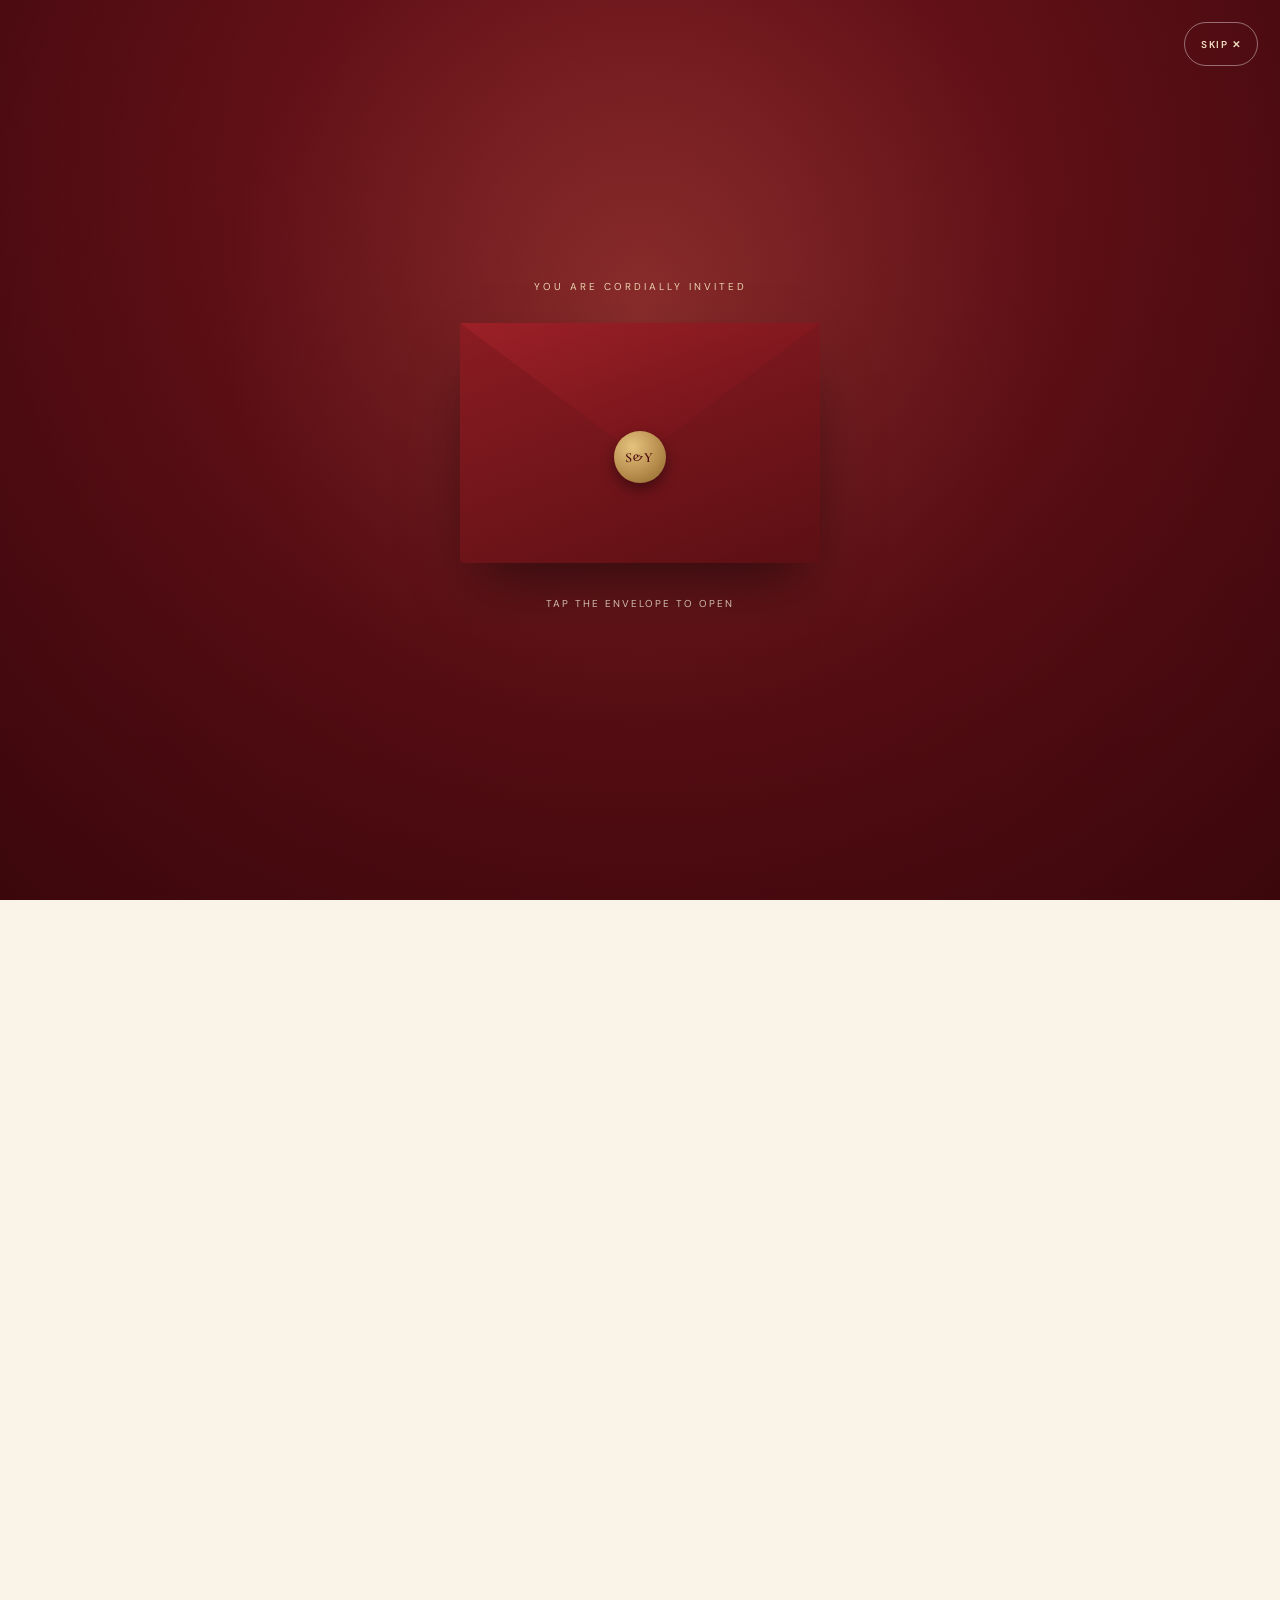
==== commit daebf50d: "Fix venue QR code to open Google Maps on Android. Regenerate the QR with the Samarambh directions li" ====
--- a/index.html
+++ b/index.html
@@ -250,8 +250,10 @@
             <div class="location-actions">
               <a class="event-directions location-maps-link" href="https://maps.app.goo.gl/A95F68MAezmrFNLD7" target="_blank" rel="noopener noreferrer">Muggle navigation →</a>
               <div class="location-qr">
-                <img src="assets/samarambh-qr.png" alt="QR code for Samarambh Lawns directions" width="120" height="120" loading="lazy" decoding="async">
-                <p>Floo offline - scan instead</p>
+                <a class="location-qr-link" href="https://maps.app.goo.gl/A95F68MAezmrFNLD7" target="_blank" rel="noopener noreferrer" aria-label="Open Samarambh Lawns in Google Maps">
+                  <img src="assets/samarambh-qr.png" alt="QR code for Samarambh Lawns directions - tap or scan to open in Google Maps" width="120" height="120" decoding="async">
+                </a>
+                <p>Floo offline - tap or scan for directions</p>
               </div>
             </div>
           </div>
--- a/styles.css
+++ b/styles.css
@@ -167,7 +167,9 @@
 .location-actions{display:flex;align-items:center;gap:24px;flex-wrap:wrap;padding-top:18px;border-top:1px solid rgba(201,146,58,.22)}
 .location-maps-link{margin:0;font-size:10px}
 .location-qr{display:flex;align-items:center;gap:12px;margin-left:auto}
-.location-qr img{width:72px;height:72px;border-radius:8px;border:1px solid rgba(201,146,58,.22);background:var(--paper);padding:5px}
+.location-qr-link{display:block;flex-shrink:0;line-height:0;-webkit-tap-highlight-color:transparent}
+.location-qr-link:focus-visible{outline:2px solid var(--gold);outline-offset:3px;border-radius:10px}
+.location-qr img{width:96px;height:96px;border-radius:8px;border:1px solid rgba(201,146,58,.22);background:#fff;padding:6px;image-rendering:pixelated;image-rendering:crisp-edges}
 .location-qr p{margin:0;font:600 9px var(--sans);letter-spacing:1.5px;text-transform:uppercase;color:var(--muted);max-width:72px;line-height:1.4}
 .map-lightbox{position:fixed;inset:0;z-index:200;display:flex;align-items:center;justify-content:center;padding:max(16px,env(safe-area-inset-top,0px)) max(16px,env(safe-area-inset-right,0px)) max(16px,env(safe-area-inset-bottom,0px)) max(16px,env(safe-area-inset-left,0px));background:rgba(26,8,10,.92);backdrop-filter:blur(6px)}
 .map-lightbox[hidden]{display:none}
@@ -197,7 +199,7 @@
  .hero-content-top,.hero-content-bottom{width:92%;max-width:none}
  .hero-content-top .eyebrow{font-size:clamp(10px,2.8vw,12px);letter-spacing:2.5px;max-width:none}
  .hero-subtitle{font-size:clamp(16px,4.2vw,20px);max-width:92%;margin-top:clamp(14px,3vw,20px)}
- .section{padding:85px 22px}.intro-grid,.location-grid{grid-template-columns:1fr;gap:28px}.location-map{width:min(180px,52vw);margin:0 auto}.location-map-credit{max-width:min(280px,88vw)}.location-flow{margin-top:40px;padding-top:32px}.location-copy{padding:0}.location-copy h2{font-size:42px}.location-actions{flex-direction:column;align-items:flex-start;gap:16px}.location-qr{margin-left:0}.location-qr img{width:80px;height:80px}.section-label{margin-bottom:35px}.section::before,.section::after{width:min(380px,90vw);opacity:.05}.section::before{right:-20%}.section-heading{display:block;margin-bottom:40px}.heading-note{margin-top:20px}.event-day-nav{justify-content:flex-start;margin-bottom:20px}.event-card-body h3{font-size:22px}.event-meta{flex-direction:column;align-items:flex-start}.event-card-head{align-items:flex-start;flex-direction:column;gap:8px} .event-time{white-space:normal;font-size:9px;letter-spacing:1.4px}
+ .section{padding:85px 22px}.intro-grid,.location-grid{grid-template-columns:1fr;gap:28px}.location-map{width:min(180px,52vw);margin:0 auto}.location-map-credit{max-width:min(280px,88vw)}.location-flow{margin-top:40px;padding-top:32px}.location-copy{padding:0}.location-copy h2{font-size:42px}.location-actions{flex-direction:column;align-items:flex-start;gap:16px}.location-qr{margin-left:0}.location-qr img{width:104px;height:104px}.section-label{margin-bottom:35px}.section::before,.section::after{width:min(380px,90vw);opacity:.05}.section::before{right:-20%}.section-heading{display:block;margin-bottom:40px}.heading-note{margin-top:20px}.event-day-nav{justify-content:flex-start;margin-bottom:20px}.event-card-body h3{font-size:22px}.event-meta{flex-direction:column;align-items:flex-start}.event-card-head{align-items:flex-start;flex-direction:column;gap:8px} .event-time{white-space:normal;font-size:9px;letter-spacing:1.4px}
  .gate-inner{width:100%;max-width:420px;padding:max(16px,env(safe-area-inset-top,0px)) 14px 16px}
  .gate-skip{top:max(14px,env(safe-area-inset-top,0px));right:max(14px,env(safe-area-inset-right,0px))}
  .gate-eyebrow{margin-bottom:22px;letter-spacing:2px}
--- a/styles.css
+++ b/styles.css
@@ -167,7 +167,9 @@
 .location-actions{display:flex;align-items:center;gap:24px;flex-wrap:wrap;padding-top:18px;border-top:1px solid rgba(201,146,58,.22)}
 .location-maps-link{margin:0;font-size:10px}
 .location-qr{display:flex;align-items:center;gap:12px;margin-left:auto}
-.location-qr img{width:72px;height:72px;border-radius:8px;border:1px solid rgba(201,146,58,.22);background:var(--paper);padding:5px}
+.location-qr-link{display:block;flex-shrink:0;line-height:0;-webkit-tap-highlight-color:transparent}
+.location-qr-link:focus-visible{outline:2px solid var(--gold);outline-offset:3px;border-radius:10px}
+.location-qr img{width:96px;height:96px;border-radius:8px;border:1px solid rgba(201,146,58,.22);background:#fff;padding:6px;image-rendering:pixelated;image-rendering:crisp-edges}
 .location-qr p{margin:0;font:600 9px var(--sans);letter-spacing:1.5px;text-transform:uppercase;color:var(--muted);max-width:72px;line-height:1.4}
 .map-lightbox{position:fixed;inset:0;z-index:200;display:flex;align-items:center;justify-content:center;padding:max(16px,env(safe-area-inset-top,0px)) max(16px,env(safe-area-inset-right,0px)) max(16px,env(safe-area-inset-bottom,0px)) max(16px,env(safe-area-inset-left,0px));background:rgba(26,8,10,.92);backdrop-filter:blur(6px)}
 .map-lightbox[hidden]{display:none}
@@ -197,7 +199,7 @@
  .hero-content-top,.hero-content-bottom{width:92%;max-width:none}
  .hero-content-top .eyebrow{font-size:clamp(10px,2.8vw,12px);letter-spacing:2.5px;max-width:none}
  .hero-subtitle{font-size:clamp(16px,4.2vw,20px);max-width:92%;margin-top:clamp(14px,3vw,20px)}
- .section{padding:85px 22px}.intro-grid,.location-grid{grid-template-columns:1fr;gap:28px}.location-map{width:min(180px,52vw);margin:0 auto}.location-map-credit{max-width:min(280px,88vw)}.location-flow{margin-top:40px;padding-top:32px}.location-copy{padding:0}.location-copy h2{font-size:42px}.location-actions{flex-direction:column;align-items:flex-start;gap:16px}.location-qr{margin-left:0}.location-qr img{width:80px;height:80px}.section-label{margin-bottom:35px}.section::before,.section::after{width:min(380px,90vw);opacity:.05}.section::before{right:-20%}.section-heading{display:block;margin-bottom:40px}.heading-note{margin-top:20px}.event-day-nav{justify-content:flex-start;margin-bottom:20px}.event-card-body h3{font-size:22px}.event-meta{flex-direction:column;align-items:flex-start}.event-card-head{align-items:flex-start;flex-direction:column;gap:8px} .event-time{white-space:normal;font-size:9px;letter-spacing:1.4px}
+ .section{padding:85px 22px}.intro-grid,.location-grid{grid-template-columns:1fr;gap:28px}.location-map{width:min(180px,52vw);margin:0 auto}.location-map-credit{max-width:min(280px,88vw)}.location-flow{margin-top:40px;padding-top:32px}.location-copy{padding:0}.location-copy h2{font-size:42px}.location-actions{flex-direction:column;align-items:flex-start;gap:16px}.location-qr{margin-left:0}.location-qr img{width:104px;height:104px}.section-label{margin-bottom:35px}.section::before,.section::after{width:min(380px,90vw);opacity:.05}.section::before{right:-20%}.section-heading{display:block;margin-bottom:40px}.heading-note{margin-top:20px}.event-day-nav{justify-content:flex-start;margin-bottom:20px}.event-card-body h3{font-size:22px}.event-meta{flex-direction:column;align-items:flex-start}.event-card-head{align-items:flex-start;flex-direction:column;gap:8px} .event-time{white-space:normal;font-size:9px;letter-spacing:1.4px}
  .gate-inner{width:100%;max-width:420px;padding:max(16px,env(safe-area-inset-top,0px)) 14px 16px}
  .gate-skip{top:max(14px,env(safe-area-inset-top,0px));right:max(14px,env(safe-area-inset-right,0px))}
  .gate-eyebrow{margin-bottom:22px;letter-spacing:2px}
